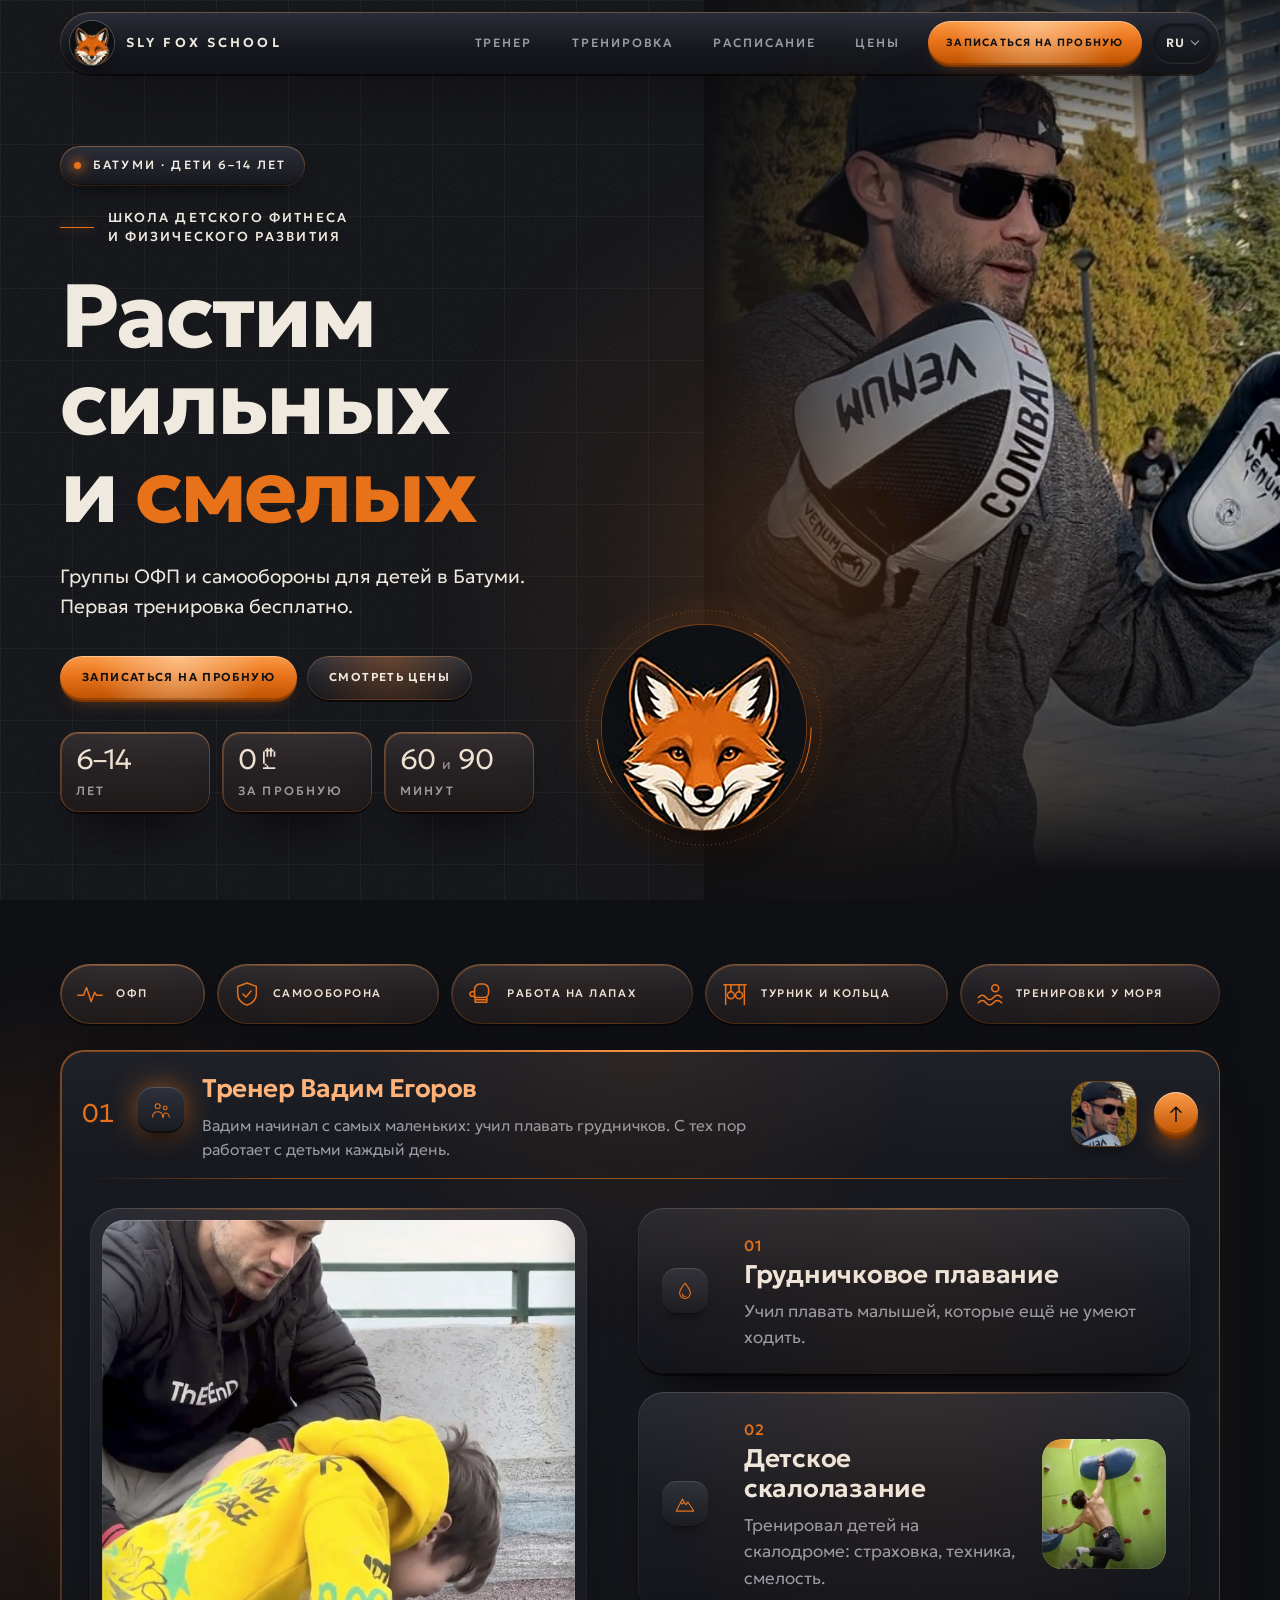
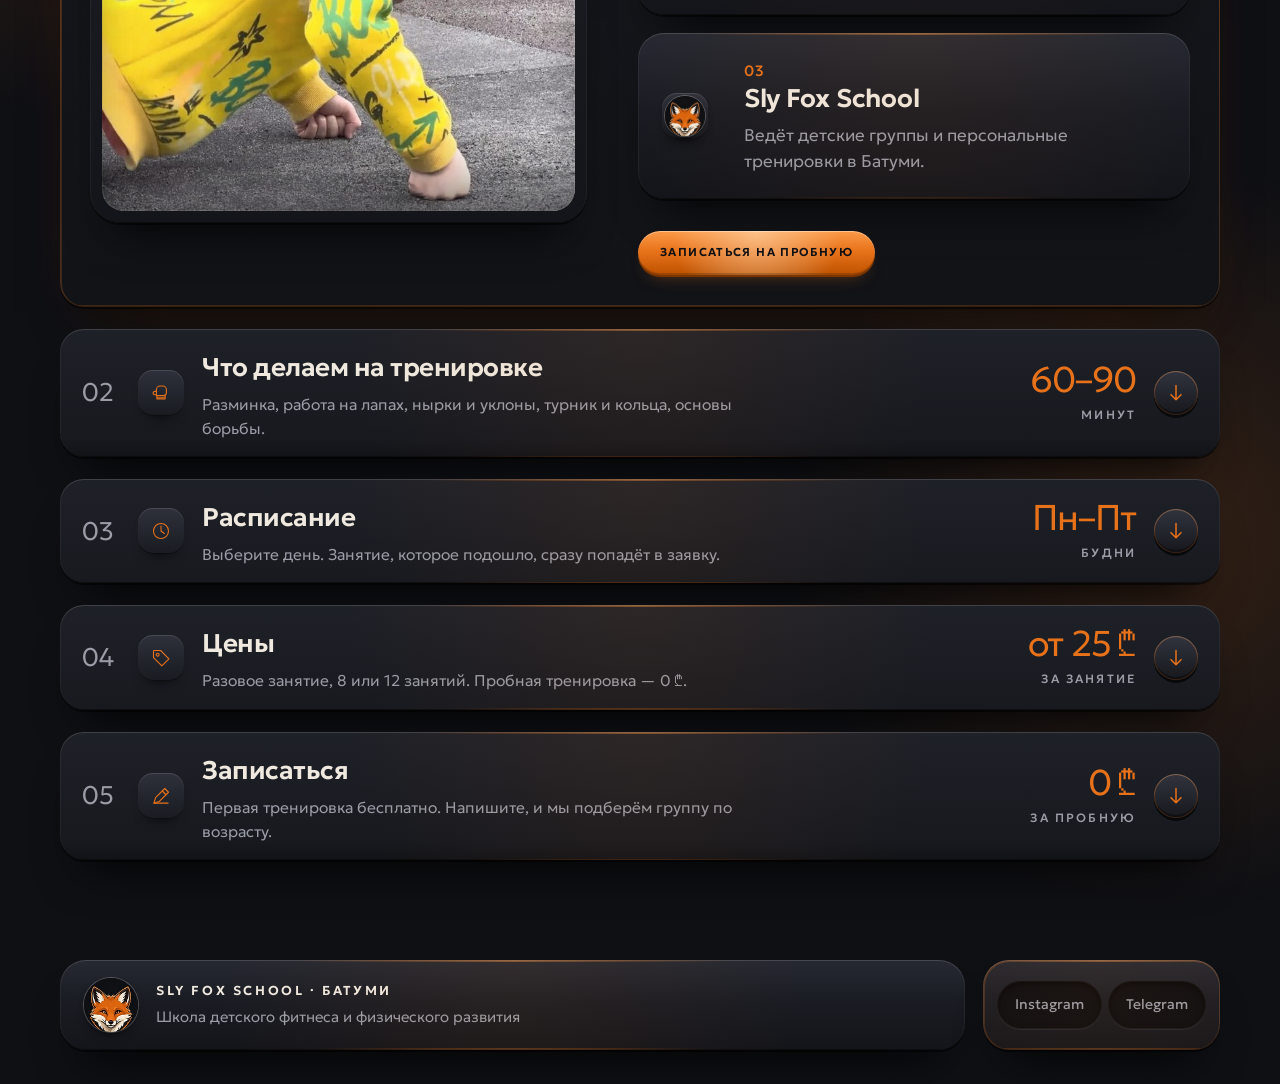
==== index.html @ ee272464 "Сайт Sly Fox School: русский, английский, грузинский" ====
<!DOCTYPE html>
<html lang="ru" style="background:#0F1014">
<head>
<meta charset="UTF-8">
<meta name="viewport" content="width=device-width, initial-scale=1, viewport-fit=cover">
<title>Sly Fox School — школа детского фитнеса и физического развития, Батуми</title>
<meta name="description" content="Школа детского фитнеса и физического развития в Батуми: ОФП и самооборона для детей 6–14 лет. Первая тренировка бесплатно.">
<link rel="canonical" href="https://sly-fox.pro/">
<link rel="alternate" hreflang="ru" href="https://sly-fox.pro/">
<link rel="alternate" hreflang="en" href="https://sly-fox.pro/en/">
<link rel="alternate" hreflang="ka" href="https://sly-fox.pro/ka/">
<link rel="alternate" hreflang="x-default" href="https://sly-fox.pro/">
<meta property="og:type" content="website">
<meta property="og:locale" content="ru_RU">
<meta property="og:site_name" content="Sly Fox School">
<meta property="og:url" content="https://sly-fox.pro/">
<meta property="og:title" content="Sly Fox School — школа детского фитнеса и физического развития, Батуми">
<meta property="og:description" content="Школа детского фитнеса и физического развития в Батуми: ОФП и самооборона для детей 6–14 лет. Первая тренировка бесплатно.">
<meta property="og:image" content="https://sly-fox.pro/og.jpg">
<meta property="og:image:width" content="1200">
<meta property="og:image:height" content="630">
<meta name="twitter:card" content="summary_large_image">
<meta name="theme-color" content="#0F1014">
<link rel="icon" type="image/png" href="img/favicon.png">
<link rel="preconnect" href="https://fonts.googleapis.com">
<link rel="preconnect" href="https://fonts.gstatic.com" crossorigin>
<link href="https://fonts.googleapis.com/css2?family=Geologica:wght@300;400;500;600;700&display=swap" rel="stylesheet">
<link rel="stylesheet" href="site.css">
<script type="application/ld+json">{"@context":"https://schema.org","@type":"SportsActivityLocation","name":"Sly Fox School","url":"https://sly-fox.pro/","image":"https://sly-fox.pro/img/logo-520.png","inLanguage":"ru","description":"Детские группы ОФП и самообороны 6–14 лет и персональные тренировки в Батуми. Первая тренировка бесплатно.","address":{"@type":"PostalAddress","addressLocality":"Батуми","addressCountry":"GE"},"employee":{"@type":"Person","name":"Вадим Егоров","jobTitle":"Тренер"},"sameAs":["https://www.instagram.com/sly_fox_school/","https://t.me/koba19910"]}</script>
<script>document.documentElement.classList.add('sf-js')</script>
</head>
<body id="top">

<svg width="0" height="0" style="position:absolute" aria-hidden="true" focusable="false">
  <defs>
    <linearGradient id="ig-g" x1="0" y1="1" x2="1" y2="0"><stop offset="0" stop-color="#FEDA75"/><stop offset=".35" stop-color="#FA7E1E"/><stop offset=".6" stop-color="#D62976"/><stop offset=".85" stop-color="#962FBF"/><stop offset="1" stop-color="#4F5BD5"/></linearGradient>
    <symbol id="i-warm" viewBox="0 0 48 48"><circle cx="24" cy="24" r="8"/><path d="M24 4v7M24 37v7M4 24h7M37 24h7M10 10l5 5M33 33l5 5M38 10l-5 5M15 33l-5 5"/></symbol>
    <symbol id="i-glove" viewBox="0 0 48 48"><path d="M13 30V16a9 9 0 0 1 9-9h6a9 9 0 0 1 9 9v6a8 8 0 0 1-8 8z"/><path d="M13 20H9a4 4 0 0 0 0 8h4M14 30v8h20v-8M14 34h20"/></symbol>
    <symbol id="i-dodge" viewBox="0 0 48 48"><circle cx="31" cy="12" r="5"/><path d="M8 42c0-15 9-20 18-15l10 11"/><path d="M17 9 8 15l10 5"/></symbol>
    <symbol id="i-bar" viewBox="0 0 48 48"><path d="M5 8h38M8 8v34M40 8v34M17 8v12M31 8v12"/><circle cx="17" cy="26" r="6"/><circle cx="31" cy="26" r="6"/></symbol>
    <symbol id="i-belt" viewBox="0 0 48 48"><path d="M3 19h42v10H3z"/><path d="M19 19h10v10H19zM21 29l-3 13M27 29l3 13"/></symbol>
    <symbol id="i-shield" viewBox="0 0 48 48"><path d="M24 5 40 11v12c0 10-7 17-16 20C15 40 8 33 8 23V11z"/><path d="m17 24 5 5 9-10"/></symbol>
    <symbol id="i-sea" viewBox="0 0 48 48"><path d="M4 30c5-5 9-5 13 0s9 5 13 0 9-5 14 0M4 39c5-5 9-5 13 0s9 5 13 0 9-5 14 0"/><circle cx="33" cy="14" r="6"/></symbol>
    <symbol id="i-pulse" viewBox="0 0 48 48"><path d="M3 26h10l5-13 8 24 6-16 3 5h10"/></symbol>
    <symbol id="i-duo" viewBox="0 0 48 48"><circle cx="16" cy="15" r="6"/><circle cx="34" cy="19" r="4.500"/><path d="M4 41c0-8 5-13 12-13s12 5 12 13M30 41c0-6 1-10 4-10 5 0 10 4 10 10"/></symbol>
    <symbol id="i-clock" viewBox="0 0 48 48"><circle cx="24" cy="24" r="18"/><path d="M24 12v12l8 6"/></symbol>
    <symbol id="i-phone" viewBox="0 0 48 48"><rect x="13" y="4" width="22" height="40" rx="4"/><path d="M21 9h6M19 20h10M19 26h10M19 32h6"/></symbol>
    <symbol id="i-tag" viewBox="0 0 48 48"><path d="M6 8v15l20 20 17-17L23 6H8a2 2 0 0 0-2 2z"/><circle cx="16" cy="16" r="3.500"/></symbol>
    <symbol id="i-pen" viewBox="0 0 48 48"><path d="M7 41l4-13L33 6l9 9-22 22z"/><path d="M27 12l9 9M7 41h34"/></symbol>
    <symbol id="i-drop" viewBox="0 0 48 48"><path d="M24 5c8 10 13 17 13 24a13 13 0 0 1-26 0c0-7 5-14 13-24z"/><path d="M18 31a6 6 0 0 0 6 6"/></symbol>
    <symbol id="i-peak" viewBox="0 0 48 48"><path d="M3 41 18 12l8 14 5-7 14 22z"/><path d="M14 20l4 4 4-4"/></symbol>
    <symbol id="i-arrow" viewBox="0 0 24 24"><path d="M3 12h17M14 6l6 6-6 6"/></symbol>
    <symbol id="i-chip" viewBox="0 0 40 30"><rect x=".600" y=".600" width="38.800" height="28.800" rx="5"/><path d="M.600 10h12v10H.600M39.400 10h-12v10h12M12.600 10l5-9.400M27.400 10l-5-9.400M12.600 20l5 9.400M27.400 20l-5 9.400"/></symbol>
    <symbol id="i-tg" viewBox="0 0 48 48"><circle cx="24" cy="24" r="22" fill="#26A5E4"/><path d="M10.500 23.500 35 14C36.200 13.600 37.200 14.300 36.800 16L32.600 35.500C32.300 36.900 31.500 37.200 30.300 36.600L24 32 21 35C20.600 35.400 20.300 35.700 19.600 35.700L20 29.300 31.500 18.900C32 18.400 31.400 18.200 30.800 18.600L16.600 27.500 10.500 25.600C9.200 25.200 9.200 24.300 10.500 23.500Z" fill="#fff"/></symbol>
    <symbol id="i-ig" viewBox="0 0 48 48"><rect x="2" y="2" width="44" height="44" rx="12" fill="url(#ig-g)"/><rect x="10" y="10" width="28" height="28" rx="8" fill="none" stroke="#fff" stroke-width="3.500"/><circle cx="24" cy="24" r="6.500" fill="none" stroke="#fff" stroke-width="3.500"/><circle cx="32" cy="16" r="2.200" fill="#fff"/></symbol>
  </defs>
</svg>

<header class="sf-top" id="bar">
  <div class="sf-top__in">
    <a class="sf-brand" href="#top" aria-label="Sly Fox School, в начало страницы">
      <span class="sf-mark"><img src="img/logo-96.png" width="96" height="96" alt=""></span>
      <span>Sly Fox School</span>
    </a>
    <nav class="sf-nav" id="nav" aria-label="Разделы"><a href="#trener">Тренер</a><a href="#trenirovka">Тренировка</a><a href="#raspisanie">Расписание</a><a href="#ceny">Цены</a></nav>
    <details class="sf-lang"><summary aria-label="Язык сайта">RU</summary><div><a href="./" hreflang="ru" lang="ru" aria-current="page">Русский</a><a href="en/" hreflang="en" lang="en">English</a><a href="ka/" hreflang="ka" lang="ka">ქართული</a></div></details>
    <a class="sf-btn" href="#zapis">Записаться на пробную</a>
    <button class="sf-burger" id="burger" type="button" aria-label="Меню" aria-controls="nav" aria-expanded="false"><i></i><i></i><i></i></button>
  </div>
</header>

<main>
  <section class="sf-hero" id="hero">
    <i class="sf-spot" id="spot" aria-hidden="true"></i>
    <div class="sf-wrap">
      <div class="sf-hero__txt">
        <span class="sf-tag sf-hero__tag">Батуми · дети 6–14 лет</span>
        <p class="sf-hero__kick">Школа детского фитнеса и&nbsp;физического развития</p>
        <h1><span class="sf-ln"><span>Растим</span></span> <span class="sf-ln"><span>сильных</span></span> <span class="sf-ln"><span>и&nbsp;<em>смелых</em></span></span></h1>
        <p class="sf-hero__say">Группы ОФП и самообороны для детей в Батуми. Первая тренировка бесплатно.</p>
        <div class="sf-hero__cta">
          <a class="sf-btn sf-pulse" href="#zapis">Записаться на пробную</a>
          <a class="sf-btn sf-btn--line" href="#ceny">Смотреть цены</a>
        </div>
        <ul class="sf-facts">
          <li class="sf-card"><b>6–<span data-count>14</span></b><span class="sf-tag">лет</span></li>
          <li class="sf-card"><b>0 <span class="sf-gel">₾</span></b><span class="sf-tag">за пробную</span></li>
          <li class="sf-card"><b><span data-count>60</span> <i>и</i> <span data-count>90</span></b><span class="sf-tag">минут</span></li>
        </ul>
      </div>
    </div>
    <div class="sf-sign"><i class="sf-sign__halo" aria-hidden="true"></i><div class="sf-sign__disc"><img src="img/logo-260.png" srcset="img/logo-260.png 260w, img/logo-520.png 520w" sizes="(max-width:900px) 124px, 240px" width="260" height="260" alt="Знак школы Sly Fox School"></div><svg class="sf-sign__ring" viewBox="0 0 100 100" aria-hidden="true"><circle cx="50" cy="50" r="48.500" stroke-width="1" stroke-dasharray=".8 3.200" opacity=".7"/><circle cx="50" cy="50" r="44.400" stroke-width="1" stroke-dasharray="46 233" stroke-linecap="round"/></svg></div>
    <div class="sf-hero__ph"><img src="img/hero-640.jpg" srcset="img/hero-640.jpg 640w, img/hero-1089.jpg 1089w" sizes="(max-width:900px) 100vw, 45vw" width="1089" height="1271" alt="Вадим Егоров с тренерскими лапами" fetchpriority="high"></div>
  </section>

  <section class="sf-sec sf-deck">
    <i class="sf-glow" style="left:-300px;top:4%" aria-hidden="true"></i>
    <i class="sf-glow" style="right:-260px;bottom:2%" aria-hidden="true"></i>
    <div class="sf-wrap">
      <ul class="sf-kinds reveal">
        <li class="sf-card sf-tag"><svg class="sf-ic" aria-hidden="true"><use href="#i-pulse"/></svg>ОФП</li>
        <li class="sf-card sf-tag"><svg class="sf-ic" aria-hidden="true"><use href="#i-shield"/></svg>Самооборона</li>
        <li class="sf-card sf-tag"><svg class="sf-ic" aria-hidden="true"><use href="#i-glove"/></svg>Работа на лапах</li>
        <li class="sf-card sf-tag"><svg class="sf-ic" aria-hidden="true"><use href="#i-bar"/></svg>Турник и кольца</li>
        <li class="sf-card sf-tag"><svg class="sf-ic" aria-hidden="true"><use href="#i-sea"/></svg>Тренировки у моря</li>
      </ul>

      <div class="sf-stack">
        <section class="sf-card sf-acc reveal is-open" id="trener">
          <div class="sf-acc__head">
            <span class="sf-acc__no" aria-hidden="true">01</span>
            <span class="sf-badge"><svg class="sf-ic" aria-hidden="true"><use href="#i-duo"/></svg></span>
            <h2 class="sf-acc__name" data-no="01"><button class="sf-acc__btn" type="button" id="trener-btn" aria-expanded="true" aria-controls="trener-body">Тренер Вадим Егоров</button></h2>
            <p class="sf-acc__say">Вадим начинал с самых маленьких: учил плавать грудничков. С тех пор работает с детьми каждый день.</p>
            <div class="sf-acc__fact sf-acc__fact--ph"><img src="img/hero-640.jpg" width="640" height="747" alt=""></div>
            <span class="sf-go sf-acc__go" aria-hidden="true"><svg viewBox="0 0 24 24"><use href="#i-arrow"/></svg></span>
          </div>
          <div class="sf-acc__body" id="trener-body" role="region" aria-labelledby="trener-btn"><div class="sf-acc__in"><div class="sf-acc__pad">
            <div class="sf-coach">
              <div class="sf-card sf-coach__card reveal">
                <div class="sf-ph sf-coach__ph"><img src="img/trener-720.jpg" srcset="img/trener-720.jpg 720w, img/trener-1440.jpg 1440w" sizes="(max-width:900px) 86vw, 480px" width="720" height="959" alt="Вадим страхует ребёнка на отжимании"></div>
              </div>
              <ol class="sf-path">
                <li class="sf-card sf-step reveal">
                  <span class="sf-badge"><svg class="sf-ic" aria-hidden="true"><use href="#i-drop"/></svg></span>
                  <div><span class="sf-step__n" aria-hidden="true">01</span><h3>Грудничковое плавание</h3><p>Учил плавать малышей, которые ещё не умеют ходить.</p></div>
                </li>
                <li class="sf-card sf-step reveal" style="--d:.14s">
                  <span class="sf-badge"><svg class="sf-ic" aria-hidden="true"><use href="#i-peak"/></svg></span>
                  <div><span class="sf-step__n" aria-hidden="true">02</span><h3>Детское скалолазание</h3><p>Тренировал детей на скалодроме: страховка, техника, смелость.</p></div>
                  <div class="sf-ph sf-step__ph"><img src="img/skalodrom-320.jpg" srcset="img/skalodrom-320.jpg 320w, img/skalodrom-640.jpg 640w" sizes="(max-width:620px) 80vw, 124px" width="320" height="336" alt="Вадим на скалодроме" loading="lazy"></div>
                </li>
                <li class="sf-card sf-step reveal" style="--d:.28s">
                  <span class="sf-badge"><span class="sf-mark" style="width:40px;height:40px"><img src="img/logo-96.png" width="96" height="96" alt="" loading="lazy"></span></span>
                  <div><span class="sf-step__n" aria-hidden="true">03</span><h3>Sly Fox School</h3><p>Ведёт детские группы и персональные тренировки в Батуми.</p></div>
                </li>
                <li><a class="sf-btn sf-pulse reveal" href="#zapis" style="--d:.36s">Записаться на пробную</a></li>
              </ol>
            </div>
          </div></div></div>
        </section>
        <section class="sf-card sf-acc reveal" id="trenirovka" style="--d:.08s">
          <div class="sf-acc__head">
            <span class="sf-acc__no" aria-hidden="true">02</span>
            <span class="sf-badge"><svg class="sf-ic" aria-hidden="true"><use href="#i-glove"/></svg></span>
            <h2 class="sf-acc__name" data-no="02"><button class="sf-acc__btn" type="button" id="trenirovka-btn" aria-expanded="true" aria-controls="trenirovka-body">Что делаем на тренировке</button></h2>
            <p class="sf-acc__say">Разминка, работа на лапах, нырки и уклоны, турник и кольца, основы борьбы.</p>
            <div class="sf-acc__fact"><b>60–90</b><span class="sf-tag">минут</span></div>
            <span class="sf-go sf-acc__go" aria-hidden="true"><svg viewBox="0 0 24 24"><use href="#i-arrow"/></svg></span>
          </div>
          <div class="sf-acc__body" id="trenirovka-body" role="region" aria-labelledby="trenirovka-btn"><div class="sf-acc__in"><div class="sf-acc__pad">
            <div class="sf-drill__bar reveal">
              <div class="sf-card sf-count" aria-hidden="true"><b id="cnt">01</b><span><i id="cnt-bar"></i></span>05</div>
              <div class="sf-arrows">
                <button class="sf-go is-prev" id="lane-prev" type="button" aria-label="Предыдущий кадр" hidden><svg viewBox="0 0 24 24" aria-hidden="true"><use href="#i-arrow"/></svg></button>
                <button class="sf-go" id="lane-next" type="button" aria-label="Следующий кадр" hidden><svg viewBox="0 0 24 24" aria-hidden="true"><use href="#i-arrow"/></svg></button>
              </div>
            </div>
            <div class="sf-lane" id="track" tabindex="0" aria-label="Кадры с тренировок">
              <div class="sf-lane__row">
                <article class="sf-card sf-shot">
                  <img src="img/t1-229.jpg" width="229" height="330" alt="Разминка на траве" draggable="false">
                  <i class="sf-shot__sh" aria-hidden="true"></i>
                  <span class="sf-tag sf-shot__n">01</span>
                  <div class="sf-shot__t"><svg class="sf-ic" aria-hidden="true"><use href="#i-warm"/></svg><h3>Разминка</h3><p>Бег, суставы, растяжка. Без неё не начинаем.</p></div>
                </article>
                <article class="sf-card sf-shot">
                  <img src="img/t2-600.jpg" srcset="img/t2-600.jpg 600w, img/t2-953.jpg 953w" sizes="320px" width="600" height="860" alt="Работа на лапах" draggable="false">
                  <i class="sf-shot__sh" aria-hidden="true"></i>
                  <span class="sf-tag sf-shot__n">02</span>
                  <div class="sf-shot__t"><svg class="sf-ic" aria-hidden="true"><use href="#i-glove"/></svg><h3>Работа на лапах</h3><p>Удар ставим по лапам тренера. Сила видна сразу.</p></div>
                </article>
                <article class="sf-card sf-shot">
                  <img src="img/t3-600.jpg" srcset="img/t3-600.jpg 600w, img/t3-640.jpg 640w" sizes="320px" width="600" height="860" alt="Нырки и уклоны в паре с тренером" draggable="false">
                  <i class="sf-shot__sh" aria-hidden="true"></i>
                  <span class="sf-tag sf-shot__n">03</span>
                  <div class="sf-shot__t"><svg class="sf-ic" aria-hidden="true"><use href="#i-dodge"/></svg><h3>Нырки и уклоны</h3><p>Учимся уходить от удара корпусом и ногами.</p></div>
                </article>
                <article class="sf-card sf-shot">
                  <img src="img/t4-600.jpg" srcset="img/t4-600.jpg 600w, img/t4-1005.jpg 1005w" sizes="320px" width="600" height="860" alt="Упражнение на турнике" draggable="false">
                  <i class="sf-shot__sh" aria-hidden="true"></i>
                  <span class="sf-tag sf-shot__n">04</span>
                  <div class="sf-shot__t"><svg class="sf-ic" aria-hidden="true"><use href="#i-bar"/></svg><h3>Турник и кольца</h3><p>Свой вес: подтягивания, висы, упоры.</p></div>
                </article>
                <article class="sf-card sf-shot">
                  <img src="img/t5-600.jpg" srcset="img/t5-600.jpg 600w, img/t5-1200.jpg 1200w" sizes="320px" width="600" height="860" alt="Стойка в паре с тренером" draggable="false">
                  <i class="sf-shot__sh" aria-hidden="true"></i>
                  <span class="sf-tag sf-shot__n">05</span>
                  <div class="sf-shot__t"><svg class="sf-ic" aria-hidden="true"><use href="#i-belt"/></svg><h3>Основы борьбы</h3><p>Стойка, захват и безопасное падение.</p></div>
                </article>
              </div>
            </div>
            <div class="sf-dots" id="dots" aria-hidden="true"><i class="is-on"></i><i></i><i></i><i></i><i></i></div>
          </div></div></div>
        </section>
        <section class="sf-card sf-acc reveal" id="raspisanie" style="--d:.16s">
          <div class="sf-acc__head">
            <span class="sf-acc__no" aria-hidden="true">03</span>
            <span class="sf-badge"><svg class="sf-ic" aria-hidden="true"><use href="#i-clock"/></svg></span>
            <h2 class="sf-acc__name" data-no="03"><button class="sf-acc__btn" type="button" id="raspisanie-btn" aria-expanded="true" aria-controls="raspisanie-body">Расписание</button></h2>
            <p class="sf-acc__say">Выберите день. Занятие, которое подошло, сразу попадёт в заявку.</p>
            <div class="sf-acc__fact"><b>Пн–Пт</b><span class="sf-tag">будни</span></div>
            <span class="sf-go sf-acc__go" aria-hidden="true"><svg viewBox="0 0 24 24"><use href="#i-arrow"/></svg></span>
          </div>
          <div class="sf-acc__body" id="raspisanie-body" role="region" aria-labelledby="raspisanie-btn"><div class="sf-acc__in"><div class="sf-acc__pad">
            <div class="sf-board">
              <div class="sf-days" id="days" role="group" aria-label="День недели" hidden></div>
              <span class="sf-tag sf-dayname" id="dayname" hidden></span>
              <div class="sf-lessons" id="lessons" aria-live="polite" data-say="Записаться на пробную"></div>
              <div class="sf-well sf-week-card">
                <table class="sf-week" id="week">
                  <thead><tr><th>День</th><th>Время</th><th>Группа</th><th>Минут</th></tr></thead>
                  <tbody>
                    <tr data-days="1,3,5"><td>Пн, Ср, Пт</td><td>16:30</td><td>Продвинутая</td><td>90</td></tr>
                    <tr data-days="1,3,5"><td>Пн, Ср, Пт</td><td>18:00</td><td>ОФП</td><td>60</td></tr>
                    <tr data-days="1,3,5"><td>Пн, Ср, Пт</td><td>19:00</td><td>ОФП</td><td>60</td></tr>
                    <tr data-days="2,4"><td>Вт, Чт</td><td>11:00</td><td>ОФП</td><td>60</td></tr>
                  </tbody>
                </table>
              </div>
            </div>
            <a class="sf-card sf-solo reveal" href="#zapis" data-gruppa="Персональная">
              <span class="sf-badge"><svg class="sf-ic" aria-hidden="true"><use href="#i-duo"/></svg></span>
              <span style="flex:1 1 auto">Персональные тренировки — в удобное вам время.</span>
              <span class="sf-go" aria-hidden="true"><svg viewBox="0 0 24 24"><use href="#i-arrow"/></svg></span>
            </a>
          </div></div></div>
        </section>
        <section class="sf-card sf-acc reveal" id="ceny" style="--d:.24s">
          <div class="sf-acc__head">
            <span class="sf-acc__no" aria-hidden="true">04</span>
            <span class="sf-badge"><svg class="sf-ic" aria-hidden="true"><use href="#i-tag"/></svg></span>
            <h2 class="sf-acc__name" data-no="04"><button class="sf-acc__btn" type="button" id="ceny-btn" aria-expanded="true" aria-controls="ceny-body">Цены</button></h2>
            <p class="sf-acc__say">Разовое занятие, 8 или 12 занятий. Пробная тренировка — 0 ₾.</p>
            <div class="sf-acc__fact"><b>от 25 <span class="sf-gel">₾</span></b><span class="sf-tag">за занятие</span></div>
            <span class="sf-go sf-acc__go" aria-hidden="true"><svg viewBox="0 0 24 24"><use href="#i-arrow"/></svg></span>
          </div>
          <div class="sf-acc__body" id="ceny-body" role="region" aria-labelledby="ceny-btn"><div class="sf-acc__in"><div class="sf-acc__pad">
            <div class="sf-cards">
              <div class="sf-club reveal">
                <article class="sf-card sf-club__card" data-tilt>
                  <i class="sf-club__glare" aria-hidden="true"></i>
                  <div class="sf-club__top"><span class="sf-mark"><img src="img/logo-96.png" width="96" height="96" alt="" loading="lazy"></span><svg class="sf-club__chip" aria-hidden="true"><use href="#i-chip"/></svg></div>
                  <h3>ОФП</h3>
                  <p class="sf-club__who">дети 6–14 лет · 60 минут</p>
                  <table class="sf-rows"><tbody><tr class="is-free"><th>Пробная тренировка</th><td><span class="sf-free">0 <span class="sf-gel">₾</span></span></td></tr><tr><th>Разовое занятие</th><td><span data-count>25</span> <span class="sf-gel">₾</span></td></tr><tr><th>8 занятий</th><td><span data-count>170</span> <span class="sf-gel">₾</span></td></tr><tr><th>12 занятий</th><td><span data-count>240</span> <span class="sf-gel">₾</span></td></tr></tbody></table>
                  <div class="sf-club__no sf-tag" aria-hidden="true"><span>Sly Fox School</span><span>№ 01</span></div>
                  <a class="sf-btn" href="#zapis" data-gruppa="ОФП">Записаться на пробную</a>
                </article>
              </div>
              <div class="sf-club reveal" style="--d:.14s">
                <article class="sf-card sf-club__card" data-tilt>
                  <i class="sf-club__glare" aria-hidden="true"></i>
                  <div class="sf-club__top"><span class="sf-mark"><img src="img/logo-96.png" width="96" height="96" alt="" loading="lazy"></span><svg class="sf-club__chip" aria-hidden="true"><use href="#i-chip"/></svg></div>
                  <h3>Продвинутая</h3>
                  <p class="sf-club__who">ОФП и основы самообороны · 90 минут</p>
                  <table class="sf-rows"><tbody><tr class="is-free"><th>Пробная тренировка</th><td><span class="sf-free">0 <span class="sf-gel">₾</span></span></td></tr><tr><th>Разовое занятие</th><td><span data-count>35</span> <span class="sf-gel">₾</span></td></tr><tr><th>8 занятий</th><td><span data-count>240</span> <span class="sf-gel">₾</span></td></tr><tr><th>12 занятий</th><td><span data-count>330</span> <span class="sf-gel">₾</span></td></tr></tbody></table>
                  <div class="sf-club__no sf-tag" aria-hidden="true"><span>Sly Fox School</span><span>№ 02</span></div>
                  <a class="sf-btn sf-btn--line" href="#zapis" data-gruppa="Продвинутая">Записаться на пробную</a>
                </article>
              </div>
              <div class="sf-club reveal" style="--d:.28s">
                <article class="sf-card sf-club__card" data-tilt>
                  <i class="sf-club__glare" aria-hidden="true"></i>
                  <div class="sf-club__top"><span class="sf-mark"><img src="img/logo-96.png" width="96" height="96" alt="" loading="lazy"></span><svg class="sf-club__chip" aria-hidden="true"><use href="#i-chip"/></svg></div>
                  <h3>Персональная</h3>
                  <p class="sf-club__who">взрослые и дети · 60 минут</p>
                  <div class="sf-well sf-club__solo"><svg class="sf-ic" aria-hidden="true"><use href="#i-duo"/></svg><b aria-hidden="true">1:1</b><p>Один на один с тренером. Цену назовём в ответ на заявку.</p></div>
                  <div class="sf-club__no sf-tag" aria-hidden="true"><span>Sly Fox School</span><span>№ 03</span></div>
                  <a class="sf-btn sf-btn--line" href="#zapis" data-gruppa="Персональная">Записаться на пробную</a>
                </article>
              </div>
            </div>
          </div></div></div>
        </section>
        <section class="sf-card sf-acc reveal" id="zapis" style="--d:.32s">
          <div class="sf-acc__head">
            <span class="sf-acc__no" aria-hidden="true">05</span>
            <span class="sf-badge"><svg class="sf-ic" aria-hidden="true"><use href="#i-pen"/></svg></span>
            <h2 class="sf-acc__name" data-no="05"><button class="sf-acc__btn" type="button" id="zapis-btn" aria-expanded="true" aria-controls="zapis-body">Записаться</button></h2>
            <p class="sf-acc__say">Первая тренировка бесплатно. Напишите, и мы подберём группу по возрасту.</p>
            <div class="sf-acc__fact"><b>0 <span class="sf-gel">₾</span></b><span class="sf-tag">за пробную</span></div>
            <span class="sf-go sf-acc__go" aria-hidden="true"><svg viewBox="0 0 24 24"><use href="#i-arrow"/></svg></span>
          </div>
          <div class="sf-acc__body" id="zapis-body" role="region" aria-labelledby="zapis-btn"><div class="sf-acc__in"><div class="sf-acc__pad">
            <div class="sf-book">
              <div>
                <div class="sf-card sf-panel reveal">
                  <form class="sf-form" id="form" novalidate>
                    <label class="sf-field"><span class="sf-tag">Ваше имя</span><input id="f-name" data-label="Имя" required autocomplete="given-name"></label>
                    <label class="sf-field"><span class="sf-tag">Возраст ребёнка</span><input id="f-age" data-label="Возраст ребёнка" inputmode="numeric" maxlength="2" autocomplete="off"></label>
                    <label class="sf-field"><span class="sf-tag">Группа</span>
                      <select id="f-group" data-label="Группа"><option value="">Выберите группу</option><option>ОФП</option><option>Продвинутая</option><option>Персональная</option></select></label>
                    <label class="sf-field"><span class="sf-tag">Удобный день</span>
                      <select id="f-day" data-label="День"><option value="">Выберите день</option><option>Понедельник</option><option>Вторник</option><option>Среда</option><option>Четверг</option><option>Пятница</option></select></label>
                    <label class="sf-agree"><input type="checkbox" id="f-ok"><span>Согласен с обработкой персональных данных</span></label>
                    <button class="sf-btn sf-pulse" type="submit" id="f-send" disabled>Записаться на пробную</button>
                  </form>

                  <div class="sf-done" id="done" hidden tabindex="-1">
                    <h3 id="done-title"></h3>
                    <p id="done-text"></p>
                    <a class="sf-btn" id="done-tg" href="https://t.me/koba19910" target="_blank" rel="noopener"></a>
                    <button class="sf-btn sf-btn--line" type="button" id="done-back"></button>
                  </div>
                </div>

                <div class="sf-reach">
                  <a class="sf-card reveal" href="https://t.me/koba19910" target="_blank" rel="noopener"><svg viewBox="0 0 48 48" aria-hidden="true"><use href="#i-tg"/></svg><span style="flex:1 1 auto">Написать в Telegram</span></a>
                  <a class="sf-card reveal" href="https://ig.me/m/sly_fox_school" target="_blank" rel="noopener" style="--d:.12s"><svg viewBox="0 0 48 48" aria-hidden="true"><use href="#i-ig"/></svg><span style="flex:1 1 auto">Написать в Instagram</span></a>
                </div>
              </div>

              <aside class="sf-side">
                <div class="sf-sign reveal"><i class="sf-sign__halo" aria-hidden="true"></i><div class="sf-sign__disc"><img src="img/logo-260.png" srcset="img/logo-260.png 260w, img/logo-520.png 520w" sizes="210px" width="260" height="260" alt="" loading="lazy"></div><svg class="sf-sign__ring" viewBox="0 0 100 100" aria-hidden="true"><circle cx="50" cy="50" r="48.500" stroke-width="1" stroke-dasharray=".8 3.200" opacity=".7"/><circle cx="50" cy="50" r="44.400" stroke-width="1" stroke-dasharray="46 233" stroke-linecap="round"/></svg></div>
                <div class="sf-card sf-app reveal" style="--d:.2s">
                  <span class="sf-badge"><svg class="sf-ic" aria-hidden="true"><use href="#i-phone"/></svg></span>
                  <h3>Приложение школы в Telegram</h3>
                  <p>Расписание, абонемент и отметки посещений в телефоне родителя.</p>
                  <a class="sf-btn sf-btn--line" href="https://t.me/slyfox_batumi_bot" target="_blank" rel="noopener">Открыть приложение</a>
                </div>
              </aside>
            </div>
          </div></div></div>
        </section>
      </div>
    </div>
  </section>
</main>

<footer class="sf-foot">
  <div class="sf-card sf-foot__id">
    <a class="sf-mark" href="#top" aria-label="В начало страницы"><img src="img/logo-96.png" width="96" height="96" alt="" loading="lazy"></a>
    <div class="sf-foot__t"><b>Sly Fox School · Батуми</b><span>Школа детского фитнеса и физического развития</span></div>
  </div>
  <nav class="sf-card" aria-label="Ссылки">
    <a href="https://www.instagram.com/sly_fox_school/" target="_blank" rel="noopener">Instagram</a>
    <a href="https://t.me/koba19910" target="_blank" rel="noopener">Telegram</a>
  </nav>
</footer>

<script src="site.js"></script>
<script data-ekonom="b3249965">
/* ekonom: tools/factory/ekonom.js; do not edit here, run: python tools/factory/ekonom.py <site> */
(function () {
  var D = document, W = window;
  if (W.__ekonom || !D.getAnimations || !W.IntersectionObserver) return;
  W.__ekonom = 1;
  var TIMES = 3;
  var vis = new WeakMap(), near = new WeakMap(), seen = new WeakSet(), held = new WeakSet(), asleep = new WeakSet(), checked = new WeakSet(), L = [], T = [], timer = 0;
  var on = function (e) { return vis.get(e) !== false; };
  var io = new IntersectionObserver(function (es) {
    es.forEach(function (e) {
      var t = e.target, sleep = !e.isIntersecting;
      if (vis.get(t) === !sleep) return;
      vis.set(t, !sleep);
      if (t.tagName === 'CANVAS' && sleep !== asleep.has(t)) {
        sleep ? asleep.add(t) : asleep['delete'](t);
        sleep ? t.setAttribute('data-sleep', '') : t.removeAttribute('data-sleep');
        t.dispatchEvent(new Event(sleep ? 'ekonom:sleep' : 'ekonom:wake'));
      }
    });
    apply();
  }, { rootMargin: '200px' });
  var watch = function (e) { if (e && !seen.has(e)) { seen.add(e); io.observe(e); } };
  var eye = new IntersectionObserver(function (es) {
    es.forEach(function (e) { near.set(e.target, e.isIntersecting); });
    apply();
  });
  function apply() {
    L.forEach(function (x) {
      var a = x[0], run = !D.hidden && (on(x[1]) || on(x[2]));
      if (run) {
        if (!held.has(a)) return;
        held['delete'](a);
        if (a.playState === 'paused' && /running/.test(getComputedStyle(x[1], a.effect.pseudoElement).animationPlayState)) a.play();
      } else if (a.playState === 'running') { held.add(a); a.pause(); }
    });
    T.forEach(function (x) {
      var a = x[0], run = !D.hidden && near.get(x[1]) !== false;
      try {
        if (!run) { x[2] = 1; if (a.playState === 'running') a.pause(); }
        else if (x[2]) { x[2] = 0; again(a, x[1]); }
      } catch (e) {  }
    });
  }
  function again(a, t) {
    var f = a.effect, c = getComputedStyle(t, f.pseudoElement);
    if (c.animationName.split(/\s*,\s*/).indexOf(a.animationName) < 0 || !/running/.test(c.animationPlayState)) return;
    a.currentTime = Math.max(0, f.getTiming().delay);
    a.play();
  }
  function pinned(a, g, t) {
    if (typeof a.animationName !== 'string' || a.timeline !== D.timeline || typeof g.duration !== 'number' || g.duration > 1e4) return false;
    for (var n = t, s, r, q; n && n.nodeType === 1; n = n.parentElement) {
      s = getComputedStyle(n).position;
      if (s !== 'fixed' && s !== 'sticky') continue;
      r = n.getBoundingClientRect();
      if (r.height > W.innerHeight * 0.3) continue;
      if (t.closest('a,button,[role=button]') === t) return true;
      if (s === 'fixed' && r.width <= 320 && r.height <= 140) { q = t.getBoundingClientRect(); return q.width >= 16 && q.height >= 16; }
    }
    return false;
  }
  function tame(a, f, g, t) {
    var alt = /alternate/.test(g.direction) ? 2 : 1, n = Math.max(TIMES * alt, Math.ceil((((a.currentTime || 0) - g.delay) / g.duration) / alt) * alt);
    f.updateTiming({ iterations: n });
    T.push([a, t, 0]);
    eye.observe(t);
  }
  function scan() {
    timer = 0;
    L = [];
    T = T.filter(function (x) { return x[1].isConnected && x[0].playState !== 'idle'; });
    D.getAnimations().forEach(function (a) {
      var f = a.effect, t = f && f.target, p = t && t.parentElement, g = f && f.getTiming && f.getTiming();
      if (!p || !g) return;
      if (g.iterations === Infinity && !checked.has(a)) {
        checked.add(a);
        try { if (pinned(a, g, t)) { tame(a, f, g, t); return; } } catch (e) {  }
      }
      if (p === D.body || p === D.documentElement || g.iterations !== Infinity) return;
      L.push([a, t, p]);
      watch(t); watch(p);
    });
    apply();
  }
  D.addEventListener('animationstart', function () { if (!timer) timer = setTimeout(scan, 100); }, true);
  D.addEventListener('visibilitychange', apply);
  [].forEach.call(D.querySelectorAll('canvas'), watch);
  var P = W.HTMLCanvasElement && HTMLCanvasElement.prototype, gc = P && P.getContext;
  if (gc) P.getContext = function () { watch(this); return gc.apply(this, arguments); };
  scan();
})();
</script>
</body>
</html>
---- site.css ----
/* Sly Fox School — вторая подача: одна страница, пять раскрывающихся карточек (14.10.2026).
   Страницу собирает _foto/make_page.py; этот файл и site.js правятся руками. */
:root{
  --bg:#0F1014;
  --g1:#17191F;
  --g2:#1F222A;
  --text:#EFE9DF;
  --muted:#9A9CA6;
  --accent:#E8721A;
  --accent-2:#BD5200;
  --on-accent:#0F1014;
  --line:rgba(239,233,223,.13);
  --line-2:rgba(239,233,223,.26);
  --font:'Geologica',system-ui,sans-serif;
  --ease:cubic-bezier(.22,.7,.2,1);
  --wrap:min(1160px,100% - 40px);
  --side:max(20px,calc((100% - 1160px)/2));
  --gap:clamp(56px,7vw,104px);
  --r:26px;
  /* объём: светлая кромка сверху, тёмная снизу, глубокая тень под панелью */
  --vol:inset 0 1px 0 rgba(255,255,255,.1),inset 0 -1px 0 rgba(0,0,0,.6),inset 0 0 0 1px rgba(239,233,223,.05),0 2px 0 rgba(0,0,0,.55),0 30px 48px -26px rgba(0,0,0,.95);
  --well:inset 0 2px 7px rgba(0,0,0,.7),inset 0 0 0 1px rgba(239,233,223,.07),0 1px 0 rgba(255,255,255,.07);
}

/* сброс */
*,*::before,*::after{box-sizing:border-box}
[hidden]{display:none!important}
html{-webkit-text-size-adjust:100%;scroll-behavior:smooth;scroll-padding-top:100px;background:#0F1014}
body{margin:0;color:var(--text);font-family:var(--font);font-size:17px;font-weight:400;line-height:1.55;-webkit-font-smoothing:antialiased}
img{display:block;max-width:100%;height:auto}
h1,h2,h3{margin:0;font-weight:600;line-height:1.04;letter-spacing:-.02em}
p{margin:0}
ul,ol{margin:0;padding:0;list-style:none}
table{border-collapse:collapse;width:100%}
.sf-wrap{width:var(--wrap);margin-inline:auto}
main{overflow-x:clip}
.sf-js main{animation:sf-page .7s var(--ease) both}
@keyframes sf-page{from{opacity:0}to{opacity:1}}

/* фон: тонкая сетка, как на знаке школы, и зерно */
body::before{content:"";position:fixed;inset:0;z-index:-1;pointer-events:none;
  background:
    url("data:image/svg+xml,%3Csvg xmlns='http://www.w3.org/2000/svg' width='160' height='160'%3E%3Cfilter id='n'%3E%3CfeTurbulence type='fractalNoise' baseFrequency='.9' numOctaves='2' stitchTiles='stitch'/%3E%3CfeColorMatrix values='0 0 0 0 1 0 0 0 0 1 0 0 0 0 1 0 0 0 .07 0'/%3E%3C/filter%3E%3Crect width='160' height='160' filter='url(%23n)'/%3E%3C/svg%3E"),
    linear-gradient(rgba(239,233,223,.045) 1px,transparent 1px) 0 0/72px 72px,
    linear-gradient(90deg,rgba(239,233,223,.045) 1px,transparent 1px) 0 0/72px 72px}

/* доступность */
:focus-visible{outline:2px solid var(--accent);outline-offset:3px}
html,a,button,summary,label,input,select,textarea,[role="tab"],[tabindex]{-webkit-tap-highlight-color:transparent}
button,select,input:not([type=checkbox]){min-height:44px}
header a,nav a,footer a{display:inline-flex;align-items:center;min-height:44px;min-width:44px}

/* метка: прописные с разрядкой */
.sf-tag{font-size:12px;font-weight:500;letter-spacing:.18em;text-transform:uppercase;color:var(--muted)}
.sf-gel{font-weight:400}
.sf-ic{flex:none;width:28px;height:28px;fill:none;stroke:var(--accent);stroke-width:2.6;stroke-linecap:round;stroke-linejoin:round}

/* ── карточка: объёмная, скруглённая, с медной кромкой, которая светится под курсором и пальцем ── */
.sf-card{--mx:50%;--my:0%;position:relative;display:block;border-radius:var(--r);color:var(--text);text-decoration:none;
  background:linear-gradient(180deg,#262932 0%,#1A1C23 46%,#14151A 100%);
  box-shadow:var(--vol);transition:transform .7s var(--ease),box-shadow .7s var(--ease)}
.sf-card::before{content:"";position:absolute;inset:0;z-index:3;border-radius:inherit;padding:1.5px;
  background:radial-gradient(300px circle at var(--mx) var(--my),#F7933F,rgba(232,114,26,.55) 38%,rgba(232,114,26,0) 72%);
  -webkit-mask:linear-gradient(#000 0 0) content-box,linear-gradient(#000 0 0);-webkit-mask-composite:xor;mask-composite:exclude;
  opacity:.42;transition:opacity .7s ease;pointer-events:none}
.sf-card::after{content:"";position:absolute;inset:0;z-index:2;border-radius:inherit;
  background:radial-gradient(420px circle at var(--mx) var(--my),rgba(232,114,26,.16),rgba(232,114,26,0) 70%);
  opacity:.45;transition:opacity .7s ease;pointer-events:none}
.sf-card.is-lit::before,.sf-card.is-wave::before,.sf-card.is-on::before{opacity:1}
.sf-card.is-lit::after,.sf-card.is-wave::after,.sf-card.is-on::after{opacity:1}
.sf-card.is-lit,.sf-card.is-wave,.sf-card.is-on{box-shadow:var(--vol),0 26px 64px -26px rgba(232,114,26,.5)}
a.sf-card:hover{transform:translateY(-6px)}
a.sf-card:active{transform:translateY(1px);transition-duration:.15s}
.sf-well{border-radius:16px;background:#0D0E12;box-shadow:var(--well)}

/* значок в выпуклой плашке */
.sf-badge{flex:none;display:grid;place-items:center;width:60px;height:60px;border-radius:20px;background:linear-gradient(180deg,#2E313B,#191B21);box-shadow:inset 0 1px 0 rgba(255,255,255,.14),inset 0 -2px 0 rgba(0,0,0,.5),0 10px 18px -10px #000,0 0 26px -10px rgba(232,114,26,.7);transition:transform .7s var(--ease),box-shadow .7s ease}
.sf-card.is-lit .sf-badge,.sf-card.is-wave .sf-badge{transform:translateY(-4px);box-shadow:inset 0 1px 0 rgba(255,255,255,.18),inset 0 -2px 0 rgba(0,0,0,.5),0 14px 20px -10px #000,0 0 30px -4px rgba(232,114,26,.9)}

/* ── кнопки: выпуклые пилюли; главная — медная, с тёплым свечением; при нажатии утапливаются ── */
.sf-btn{--mx:50%;position:relative;display:inline-flex;align-items:center;justify-content:center;gap:12px;min-height:54px;padding:0 30px;border:0;border-radius:999px;
  background:radial-gradient(120px circle at var(--mx) 0%,rgba(255,226,190,.55),rgba(255,226,190,0) 70%),linear-gradient(180deg,#FB9A48 0%,#E8721A 46%,#BD5200 100%);
  color:var(--on-accent);font:600 13px/1.2 var(--font);letter-spacing:.14em;text-transform:uppercase;text-decoration:none;text-align:center;cursor:pointer;
  box-shadow:inset 0 1px 0 rgba(255,255,255,.55),inset 0 -3px 0 rgba(0,0,0,.22),0 3px 0 #7A3500,0 16px 30px -10px rgba(232,114,26,.7);
  transition:transform .45s var(--ease),box-shadow .45s var(--ease),opacity .3s ease}
.sf-btn::before{content:"";position:absolute;inset:0;border-radius:inherit;background:linear-gradient(100deg,rgba(255,255,255,0) 40%,rgba(255,255,255,.5) 50%,rgba(255,255,255,0) 60%) no-repeat 160% 0/260% 100%;transition:background-position 1s var(--ease);pointer-events:none}
.sf-btn:hover,.sf-btn.is-lit{transform:translateY(-2px);box-shadow:inset 0 1px 0 rgba(255,255,255,.6),inset 0 -3px 0 rgba(0,0,0,.22),0 5px 0 #7A3500,0 22px 40px -10px rgba(232,114,26,.95)}
.sf-btn:hover::before{background-position:-60% 0}
.sf-btn:active{transform:translateY(3px);box-shadow:inset 0 3px 7px rgba(0,0,0,.4),inset 0 -1px 0 rgba(255,255,255,.2),0 0 0 #7A3500,0 6px 14px -8px rgba(232,114,26,.7);transition-duration:.1s}
.sf-btn:disabled{opacity:.42;cursor:not-allowed;transform:none}
.sf-btn--line{background:radial-gradient(120px circle at var(--mx) 0%,rgba(232,114,26,.3),rgba(232,114,26,0) 70%),linear-gradient(180deg,#31343E 0%,#1F2128 50%,#17181D 100%);color:var(--text);
  box-shadow:inset 0 1px 0 rgba(255,255,255,.16),inset 0 -3px 0 rgba(0,0,0,.4),inset 0 0 0 1px rgba(232,114,26,.32),0 3px 0 #08090B,0 16px 28px -14px #000}
.sf-btn--line:hover,.sf-btn--line.is-lit{color:#FFB37A;box-shadow:inset 0 1px 0 rgba(255,255,255,.2),inset 0 -3px 0 rgba(0,0,0,.4),inset 0 0 0 1px var(--accent),0 5px 0 #08090B,0 20px 34px -12px rgba(232,114,26,.6)}
.sf-btn--line:active{box-shadow:inset 0 3px 8px rgba(0,0,0,.7),inset 0 0 0 1px var(--accent),0 0 0 #08090B}
.sf-btn--line::before{background-image:linear-gradient(100deg,rgba(232,114,26,0) 40%,rgba(232,114,26,.3) 50%,rgba(232,114,26,0) 60%)}
.sf-pulse::after{content:"";position:absolute;inset:0;border-radius:inherit;animation:sf-pulse 3.6s ease-out infinite;pointer-events:none}
.sf-pulse:disabled::after{animation:none}
@keyframes sf-pulse{0%{box-shadow:0 0 0 0 rgba(232,114,26,.6)}70%,100%{box-shadow:0 0 0 16px rgba(232,114,26,0)}}
.sf-go{flex:none;display:grid;place-items:center;width:52px;height:52px;border-radius:50%;background:linear-gradient(180deg,#31343E,#17181D);box-shadow:inset 0 1px 0 rgba(255,255,255,.16),inset 0 -3px 0 rgba(0,0,0,.4),inset 0 0 0 1px rgba(232,114,26,.32),0 3px 0 #08090B;color:var(--accent);transition:transform .7s var(--ease),background .5s ease,color .5s ease,box-shadow .5s ease}
.sf-go svg{width:20px;height:20px;fill:none;stroke:currentColor;stroke-width:1.8;stroke-linecap:round;stroke-linejoin:round;transition:transform .7s var(--ease)}
.sf-card.is-lit>.sf-go,.sf-card.is-wave>.sf-go,.sf-card.is-lit .sf-slot__in .sf-go{background:linear-gradient(180deg,#FB9A48,#BD5200);color:var(--on-accent);box-shadow:inset 0 1px 0 rgba(255,255,255,.55),inset 0 -3px 0 rgba(0,0,0,.22),0 3px 0 #7A3500,0 14px 26px -8px rgba(232,114,26,.8)}
.sf-card.is-lit>.sf-go svg{transform:translateX(3px)}

/* появление: блок поднимается, фото открывается шторкой */
.sf-js .reveal{opacity:0;transform:translateY(26px);transition:opacity .9s var(--ease) var(--d,0s),transform .9s var(--ease) var(--d,0s),box-shadow .7s var(--ease)}
.sf-js .reveal.in{opacity:1;transform:none}
.sf-ph{position:relative;overflow:hidden;border-radius:22px;background:var(--g1)}
.sf-ph img{width:100%;height:100%;object-fit:cover;filter:saturate(.8) contrast(1.05);transition:filter .8s ease,transform 1.4s var(--ease)}
.sf-card.is-lit .sf-ph img,.sf-card.is-wave .sf-ph img,.sf-card.is-on .sf-ph img{filter:saturate(1.05) contrast(1.02);transform:scale(1.04)}
.sf-ph::before{content:"";position:absolute;inset:0;z-index:2;border-radius:inherit;box-shadow:inset 0 1px 0 rgba(255,255,255,.14),inset 0 0 0 1px rgba(239,233,223,.08),inset 0 -40px 60px -30px rgba(15,16,20,.8);pointer-events:none}
.sf-ph::after{content:"";position:absolute;inset:-1px;z-index:3;background:#191B21;transform:scaleY(0);transform-origin:50% 0;transition:transform 1.1s var(--ease) var(--d,0s);pointer-events:none}
.sf-js .reveal .sf-ph::after{transform:scaleY(1)}
.sf-js .reveal.in .sf-ph::after{transform:scaleY(0)}
.sf-js .reveal .sf-ph img{transform:scale(1.12)}
.sf-js .reveal.in .sf-ph img{transform:none}

/* тёплое свечение за разделами */
.sf-glow{position:absolute;z-index:-1;width:760px;height:760px;border-radius:50%;background:radial-gradient(closest-side,rgba(232,114,26,.17),rgba(232,114,26,0));pointer-events:none;animation:sf-drift 19s ease-in-out infinite alternate}
@keyframes sf-drift{from{transform:translate3d(-40px,-20px,0) scale(.92)}to{transform:translate3d(50px,34px,0) scale(1.08)}}

/* знак школы: оригинал в круге, вокруг — свечение, кольцо и блик */
.sf-mark{flex:none;display:block;width:44px;height:44px;border-radius:50%;overflow:hidden;background:var(--bg);box-shadow:0 0 0 1px var(--line-2),0 6px 12px -6px #000;transition:box-shadow .5s ease,transform .6s var(--ease)}
.sf-mark img{width:100%;height:100%}
.sf-sign{position:relative;width:260px;aspect-ratio:1}
.sf-sign__halo{position:absolute;inset:-46%;border-radius:50%;background:radial-gradient(closest-side,rgba(232,114,26,.36),rgba(232,114,26,0) 72%);animation:sf-halo 7s ease-in-out infinite alternate;pointer-events:none}
.sf-sign__disc{position:absolute;inset:0;border-radius:50%;overflow:hidden;background:var(--bg);box-shadow:0 0 0 1px rgba(232,114,26,.4),inset 0 2px 0 rgba(255,255,255,.1),0 30px 60px -20px #000}
.sf-sign__disc img{width:100%;height:100%}
.sf-sign__disc::after{content:"";position:absolute;inset:0;background:linear-gradient(105deg,transparent 36%,rgba(255,255,255,.7) 50%,transparent 64%);mix-blend-mode:soft-light;transform:translateX(-110%);animation:sf-glare 6.5s var(--ease) infinite;pointer-events:none}
.sf-sign__ring{position:absolute;inset:-9%;width:118%;height:118%;fill:none;stroke:var(--accent);animation:sf-spin 70s linear infinite}
.sf-sign__ring circle{vector-effect:non-scaling-stroke}
@keyframes sf-halo{from{opacity:.65;transform:scale(.92)}to{opacity:1;transform:scale(1.06)}}
@keyframes sf-glare{0%,62%{transform:translateX(-110%)}88%,100%{transform:translateX(110%)}}
@keyframes sf-spin{to{transform:rotate(360deg)}}

/* ── шапка: парящая объёмная пилюля ── */
.sf-top{position:fixed;top:0;left:0;right:0;z-index:50;padding:12px var(--side) 0;pointer-events:none}
.sf-top__in{pointer-events:auto;display:flex;flex-wrap:wrap;align-items:center;gap:6px 10px;padding:8px 8px 8px 10px;border-radius:34px;background:linear-gradient(180deg,rgba(43,46,56,.97),rgba(23,25,31,.97) 60%,rgba(18,19,24,.97));box-shadow:var(--vol),inset 0 0 0 1px rgba(232,114,26,.14);transition:box-shadow .6s ease}
.sf-top.is-stuck .sf-top__in{box-shadow:var(--vol),inset 0 0 0 1px rgba(232,114,26,.3),0 20px 44px -22px rgba(232,114,26,.4)}
.sf-brand{gap:12px;padding-right:10px;color:var(--text);text-decoration:none;font-weight:600;font-size:13px;letter-spacing:.24em;text-transform:uppercase;white-space:nowrap;transition:color .4s ease}
.sf-brand:hover{color:var(--accent)}
.sf-brand:hover .sf-mark{box-shadow:0 0 0 1px var(--accent),0 0 26px -4px rgba(232,114,26,.7)}
.sf-nav{display:flex;flex-wrap:wrap;gap:4px;margin-left:auto}
.sf-nav a{position:relative;justify-content:center;min-height:46px;padding:0 18px;border-radius:999px;color:var(--muted);text-decoration:none;font-size:12px;font-weight:500;letter-spacing:.16em;text-transform:uppercase;transition:color .4s ease,background-color .5s ease,box-shadow .5s ease,transform .5s var(--ease)}
.sf-nav a:hover{color:var(--text);background:linear-gradient(180deg,#343742,#1D1F26);box-shadow:inset 0 1px 0 rgba(255,255,255,.16),inset 0 -2px 0 rgba(0,0,0,.4),inset 0 0 0 1px rgba(232,114,26,.4),0 0 22px -8px rgba(232,114,26,.8);transform:translateY(-1px)}
.sf-nav a:active{transform:translateY(1px);box-shadow:inset 0 3px 6px rgba(0,0,0,.6)}
.sf-nav a[aria-current="page"]{color:#FFB37A;background:#0D0E12;box-shadow:var(--well),inset 0 0 0 1px rgba(232,114,26,.55),0 0 22px -8px rgba(232,114,26,.9)}
.sf-nav a[aria-current="page"]::before{content:"";width:6px;height:6px;margin-right:10px;border-radius:50%;background:var(--accent);box-shadow:0 0 10px 2px rgba(232,114,26,.8)}
.sf-top .sf-btn{min-height:48px;padding:0 22px;font-size:11px}
.sf-burger{display:none;flex:none;width:48px;height:48px;padding:0;border:0;border-radius:50%;background:linear-gradient(180deg,#343742,#17181D);box-shadow:inset 0 1px 0 rgba(255,255,255,.16),inset 0 -3px 0 rgba(0,0,0,.4),inset 0 0 0 1px rgba(232,114,26,.32),0 3px 0 #08090B;cursor:pointer;transition:transform .3s var(--ease),box-shadow .4s ease}
.sf-burger:active{transform:translateY(2px);box-shadow:inset 0 3px 7px rgba(0,0,0,.7),inset 0 0 0 1px var(--accent)}
.sf-burger i{display:block;width:18px;height:2px;margin:4px auto;border-radius:2px;background:var(--accent);transition:transform .5s var(--ease),opacity .3s ease}
.sf-top.is-open .sf-burger i:nth-child(1){transform:translateY(6px) rotate(45deg)}
.sf-top.is-open .sf-burger i:nth-child(2){opacity:0}
.sf-top.is-open .sf-burger i:nth-child(3){transform:translateY(-6px) rotate(-45deg)}

/* ── первый экран главной ── */
.sf-hero{position:relative;display:flex;align-items:center;min-height:max(100svh,760px);padding:128px 0 70px;overflow:hidden;isolation:isolate}
.sf-spot{position:absolute;left:0;top:0;z-index:-1;width:820px;height:820px;margin:-410px 0 0 -410px;border-radius:50%;background:radial-gradient(closest-side,rgba(232,114,26,.2),rgba(232,114,26,.06) 46%,rgba(232,114,26,0));transform:translate3d(64vw,62vh,0);transition:transform .9s var(--ease);pointer-events:none}
.sf-hero__ph{position:absolute;top:0;right:0;bottom:0;z-index:-2;width:min(45vw,720px)}
.sf-hero__ph img{width:100%;height:100%;object-fit:cover;object-position:38% 18%;filter:saturate(.78) contrast(1.06);animation:sf-photo 2.2s var(--ease) both}
.sf-hero__ph::after{content:"";position:absolute;inset:0;background:linear-gradient(90deg,var(--bg) 0%,rgba(15,16,20,.5) 26%,rgba(15,16,20,0) 58%),linear-gradient(0deg,var(--bg) 3%,rgba(15,16,20,0) 44%),linear-gradient(180deg,rgba(15,16,20,.82),rgba(15,16,20,0) 24%)}
.sf-hero__txt{max-width:min(620px,calc(55vw - 170px - var(--pad)));--pad:max(20px,calc((100vw - 1160px)/2))}
.sf-hero__tag{display:inline-flex;align-items:center;gap:12px;min-height:40px;padding:0 18px 0 14px;border-radius:999px;background:linear-gradient(180deg,#2B2E38,#17181D);box-shadow:inset 0 1px 0 rgba(255,255,255,.14),inset 0 -2px 0 rgba(0,0,0,.4),inset 0 0 0 1px rgba(232,114,26,.3),0 10px 20px -12px #000;color:var(--text);animation:sf-fade 1s var(--ease) .1s both}
.sf-hero__tag::before{content:"";width:7px;height:7px;border-radius:50%;background:var(--accent);box-shadow:0 0 12px 2px rgba(232,114,26,.8)}
.sf-hero__kick{display:flex;align-items:center;gap:14px;margin:22px 0 0;font-size:13px;font-weight:500;letter-spacing:.16em;text-transform:uppercase;line-height:1.5;color:var(--text);text-wrap:balance;animation:sf-fade 1s var(--ease) .2s both}
.sf-hero__kick::before{content:"";flex:none;width:34px;height:1px;background:var(--accent);box-shadow:0 0 10px rgba(232,114,26,.7)}
@media(max-width:620px){.sf-hero__kick{font-size:11px;letter-spacing:.11em;gap:10px;margin-top:18px}.sf-hero__kick::before{width:22px}}
.sf-hero h1{margin-top:26px;font-size:clamp(46px,7vw,104px);font-weight:700;line-height:.98;letter-spacing:-.03em}
.sf-ln{display:block;overflow:hidden;padding-bottom:.09em;margin-bottom:-.09em}
.sf-ln>span{display:block;animation:sf-rise 1s var(--ease) both}
.sf-ln:nth-child(2)>span{animation-delay:.12s}
.sf-ln:nth-child(3)>span{animation-delay:.24s}
.sf-ln em{font-style:normal;color:var(--accent)}
.sf-hero__say{margin-top:26px;max-width:25em;font-size:clamp(17px,1.5vw,20px);font-weight:300;color:var(--text);animation:sf-fade 1s var(--ease) .45s both}
.sf-hero__cta{display:flex;flex-wrap:wrap;gap:14px 16px;margin-top:34px;animation:sf-fade 1s var(--ease) .6s both}
.sf-facts{display:grid;grid-template-columns:repeat(3,minmax(0,1fr));gap:12px;margin-top:44px;animation:sf-fade 1s var(--ease) .75s both}
.sf-facts li{display:grid;gap:8px;padding:18px 18px 16px;border-radius:22px}
.sf-facts b{font-size:clamp(26px,2.7vw,38px);font-weight:300;line-height:1;letter-spacing:-.02em;white-space:nowrap;transition:color .5s ease}
.sf-facts b i{font-style:normal;font-size:.5em;color:var(--muted);letter-spacing:0}
.sf-facts li.is-lit b,.sf-facts li.is-wave b{color:var(--accent)}
.sf-hero .sf-sign{position:absolute;right:calc(min(45vw,720px) - var(--s)/2);bottom:70px;--s:clamp(170px,16vw,240px);width:var(--s);animation:sf-fade 1.4s var(--ease) .5s both}
@keyframes sf-rise{from{transform:translateY(108%)}to{transform:none}}
@keyframes sf-fade{from{opacity:0;transform:translateY(18px)}to{opacity:1;transform:none}}
@keyframes sf-photo{from{opacity:0;transform:scale(1.08)}to{opacity:1;transform:none}}

/* направления: выпуклые плашки */
.sf-kinds{display:flex;flex-wrap:wrap;gap:12px}
.sf-kinds li{flex:1 1 auto;display:flex;align-items:center;gap:12px;min-height:60px;padding:0 22px 0 16px;border-radius:999px;font-size:11px;letter-spacing:.14em;color:var(--text)}
.sf-kinds .sf-ic{transition:transform .7s var(--ease)}
.sf-kinds li.is-lit .sf-ic,.sf-kinds li.is-wave .sf-ic{transform:translateY(-3px) scale(1.08)}

/* разделы */
.sf-sec{position:relative;padding:var(--gap) 0;isolation:isolate}
.sf-sec--tight{padding-top:0}
.sf-sec h2{font-size:clamp(34px,4.7vw,62px)}
.sf-lead{max-width:30em;margin-top:22px;font-size:clamp(17px,1.5vw,20px);font-weight:300;color:var(--muted)}
.sf-rule{position:relative;height:1px;width:var(--wrap);margin-inline:auto;background:linear-gradient(90deg,rgba(232,114,26,0),rgba(232,114,26,.55) 18%,rgba(232,114,26,.55) 82%,rgba(232,114,26,0))}
.sf-rule i{position:absolute;inset:0;animation:sf-run 7s linear infinite}
.sf-rule i::after{content:"";position:absolute;left:0;top:-2px;width:5px;height:5px;border-radius:50%;background:var(--accent);box-shadow:0 0 14px 3px rgba(232,114,26,.8)}
@keyframes sf-run{from{transform:translateX(4%);opacity:0}12%,88%{opacity:1}to{transform:translateX(96%);opacity:0}}

/* ── раскрывающиеся карточки: закрытая — номер, значок, название, фраза, главный факт, круглая кнопка;
   раскрытая — кромка горит медью, стрелка повёрнута, содержимое выезжает вниз (высота — через строки сетки) ── */
.sf-deck{padding-top:clamp(34px,5vw,64px)}
.sf-kinds{margin-bottom:26px}
.sf-stack{display:grid;grid-template-columns:minmax(0,1fr);gap:22px}
.sf-acc{--mx:50%;--my:0%;border-radius:32px;background:linear-gradient(180deg,#272A33 0,#191B21 132px,#111216 100%)}
.sf-acc.is-open,html:not(.sf-js) .sf-acc{box-shadow:var(--vol),0 34px 84px -36px rgba(232,114,26,.6)}
.sf-acc.is-open::before,html:not(.sf-js) .sf-acc::before{opacity:1;background:radial-gradient(900px circle at var(--mx) var(--my),#F7933F,rgba(232,114,26,.62) 38%,rgba(232,114,26,.2) 100%)}
.sf-acc.is-jump,.sf-acc.is-jump *,.sf-acc.is-jump::before,.sf-acc.is-jump::after{transition:none!important}
.sf-acc__head{position:relative;display:grid;grid-template-columns:auto 60px minmax(0,1fr) auto 52px;grid-template-areas:"no badge name fact go" "no badge say fact go";align-items:center;gap:8px 24px;padding:24px 28px}
.sf-acc__no{grid-area:no;min-width:1.5em;font-size:clamp(30px,3vw,44px);font-weight:300;line-height:1;letter-spacing:-.03em;font-variant-numeric:tabular-nums;color:var(--muted);transition:color .6s ease}
.sf-acc.is-open .sf-acc__no,.sf-acc__head:hover .sf-acc__no,.sf-acc.is-wave .sf-acc__no{color:var(--accent)}
.sf-acc__head .sf-badge{grid-area:badge}
.sf-acc.is-open .sf-acc__head .sf-badge,.sf-acc__head:hover .sf-badge{transform:translateY(-4px);box-shadow:inset 0 1px 0 rgba(255,255,255,.18),inset 0 -2px 0 rgba(0,0,0,.5),0 14px 20px -10px #000,0 0 30px -4px rgba(232,114,26,.9)}
.sf-sec h2.sf-acc__name{grid-area:name;align-self:end;font-size:clamp(22px,2.7vw,36px);font-weight:600;line-height:1.1;letter-spacing:-.02em}
.sf-acc__btn{display:flex;align-items:center;width:100%;min-height:44px;padding:0;border:0;background:none;color:inherit;font:inherit;letter-spacing:inherit;text-align:left;cursor:pointer;transition:color .5s ease}
.sf-acc__btn::after{content:"";position:absolute;inset:0;z-index:1;border-radius:32px}
.sf-acc__btn:focus-visible{outline:none}
.sf-acc__btn:focus-visible::after{outline:2px solid var(--accent);outline-offset:-6px}
.sf-acc__head:hover .sf-acc__btn,.sf-acc.is-open .sf-acc__btn{color:#FFB37A}
.sf-acc__say{grid-area:say;align-self:start;max-width:36em;font-weight:300;color:var(--muted)}
.sf-acc__fact{grid-area:fact;display:grid;gap:8px;justify-items:end;text-align:right;white-space:nowrap}
.sf-acc__fact b{font-size:clamp(26px,2.8vw,40px);font-weight:300;line-height:1;letter-spacing:-.03em;color:var(--accent)}
.sf-acc__fact--ph{width:92px;height:92px;border-radius:26px;overflow:hidden;box-shadow:0 0 0 1.5px rgba(232,114,26,.5),0 14px 24px -12px #000,0 0 28px -8px rgba(232,114,26,.7)}
.sf-acc__fact--ph{position:relative}
.sf-acc__fact--ph img{position:absolute;left:-40%;top:-3%;width:213%;max-width:none;height:auto;filter:saturate(.85) contrast(1.05);transition:transform 1.2s var(--ease),filter .8s ease}
.sf-acc__head:hover .sf-acc__fact--ph img,.sf-acc.is-open .sf-acc__fact--ph img,.sf-acc.is-wave .sf-acc__fact--ph img{transform:scale(1.1);filter:saturate(1.05)}
.sf-acc__go{grid-area:go}
.sf-acc__go svg{transform:rotate(90deg)}
.sf-acc__head:hover .sf-acc__go,.sf-acc.is-open .sf-acc__go,.sf-acc.is-wave .sf-acc__go{background:linear-gradient(180deg,#FB9A48,#BD5200);color:var(--on-accent);box-shadow:inset 0 1px 0 rgba(255,255,255,.55),inset 0 -3px 0 rgba(0,0,0,.22),0 3px 0 #7A3500,0 14px 26px -8px rgba(232,114,26,.8)}
.sf-acc__head:hover .sf-acc__go{transform:translateY(-2px)}
.sf-acc__head:active .sf-acc__go{transform:translateY(3px);box-shadow:inset 0 3px 7px rgba(0,0,0,.4),0 0 0 #7A3500;transition-duration:.1s}
.sf-acc.is-open .sf-acc__go svg{transform:rotate(-90deg)}
html:not(.sf-js) .sf-acc__go{display:none}
html:not(.sf-js) .sf-acc__btn{cursor:default}
.sf-acc__body{display:grid;grid-template-columns:minmax(0,1fr);grid-template-rows:1fr;transition:grid-template-rows .85s var(--ease),visibility 0s}
.sf-acc__in{min-width:0;min-height:0;overflow:hidden;overflow:clip}
.sf-acc.is-full .sf-acc__in,html:not(.sf-js) .sf-acc__in{overflow:visible}
.sf-acc__pad{--pad:clamp(14px,2.4vw,30px);padding:30px var(--pad) clamp(18px,2.6vw,32px);background:linear-gradient(90deg,rgba(232,114,26,0),rgba(232,114,26,.6) 18%,rgba(232,114,26,.6) 82%,rgba(232,114,26,0)) no-repeat 50% 0/calc(100% - 56px) 1px;transition:opacity .7s ease .12s,transform .85s var(--ease)}
.sf-js .sf-acc:not(.is-open) .sf-acc__body{grid-template-rows:0fr;visibility:hidden;transition:grid-template-rows .7s var(--ease),visibility 0s .7s}
.sf-js .sf-acc:not(.is-open) .sf-acc__pad{opacity:0;transform:translateY(-16px);transition:opacity .35s ease,transform .7s var(--ease)}
/* карусель внутри карточки идёт от края до края, по бокам кадры растворяются */
.sf-acc .sf-lane{margin-inline:calc(var(--pad)*-1);-webkit-mask-image:linear-gradient(90deg,transparent,#000 9%,#000 91%,transparent);mask-image:linear-gradient(90deg,transparent,#000 9%,#000 91%,transparent)}
.sf-acc .sf-dots{margin-bottom:10px}

/* ── тренер ── */
.sf-coach{display:grid;grid-template-columns:minmax(0,.9fr) minmax(0,1fr);gap:clamp(24px,4vw,56px);align-items:start}
.sf-coach__card{padding:12px;border-radius:30px;position:sticky;top:104px}
.sf-coach__ph{aspect-ratio:4/5}
.sf-coach__ph img{object-position:50% 12%}
.sf-path{display:grid;gap:18px}
.sf-step{display:grid;grid-template-columns:60px minmax(0,1fr) auto;gap:8px 22px;align-items:center;padding:24px}
.sf-step__n{font-size:15px;font-weight:500;letter-spacing:.1em;color:var(--accent)}
.sf-step h3{font-size:clamp(20px,2vw,26px);letter-spacing:-.01em;line-height:1.2;transition:color .5s ease}
.sf-step.is-lit h3{color:#FFB37A}
.sf-step p{margin-top:8px;font-weight:300;color:var(--muted)}
.sf-step__ph{width:124px;aspect-ratio:20/21;border-radius:20px}
.sf-coach .sf-btn{margin-top:14px;justify-self:start}

/* ── тренировка: карусель по кругу ── */
.sf-drill__bar{display:flex;align-items:center;justify-content:space-between;gap:20px;margin-bottom:10px}
.sf-count{display:flex;align-items:center;gap:16px;min-height:56px;padding:0 24px;border-radius:999px;font-size:13px;font-weight:500;letter-spacing:.18em;color:var(--muted);white-space:nowrap}
.sf-count b{font-size:28px;font-weight:300;letter-spacing:0;color:var(--text)}
.sf-count span{position:relative;width:110px;height:6px;border-radius:6px;background:#0D0E12;box-shadow:var(--well);overflow:hidden}
.sf-count span i{position:absolute;inset:0;border-radius:6px;background:linear-gradient(90deg,var(--accent-2),var(--accent));transform:scaleX(.2);transform-origin:left;transition:transform .8s var(--ease)}
.sf-arrows{display:flex;gap:12px}
.sf-arrows button{border:0;padding:0;cursor:pointer}
.sf-arrows button:hover{background:linear-gradient(180deg,#FB9A48,#BD5200);color:var(--on-accent);transform:translateY(-2px)}
.sf-arrows button:active{transform:translateY(2px);box-shadow:inset 0 3px 7px rgba(0,0,0,.5)}
.sf-arrows .is-prev svg{transform:scaleX(-1)}
.sf-lane{overflow-x:auto;scrollbar-width:none;-webkit-overflow-scrolling:touch;overscroll-behavior-x:contain}
.sf-lane::-webkit-scrollbar{display:none}
.sf-lane__row{position:relative;display:flex;gap:22px;width:max-content;padding:34px var(--side) 56px}
.sf-lane.is-live{overflow:hidden;touch-action:pan-y;cursor:grab;user-select:none}
.sf-lane.is-live .sf-lane__row{padding-inline:0;transition:transform .9s var(--ease);will-change:transform}
.sf-lane.is-drag{cursor:grabbing}
.sf-lane.is-drag .sf-lane__row,.sf-lane.is-jump .sf-lane__row,.sf-lane.is-jump .sf-shot,.sf-lane.is-jump .sf-shot *,.sf-lane.is-jump .sf-shot::before,.sf-lane.is-jump .sf-shot::after{transition:none!important}
.sf-shot{flex:none;width:min(66vw,300px);aspect-ratio:300/430;overflow:hidden;border-radius:26px;transition:transform .9s var(--ease),opacity .9s ease,box-shadow .9s var(--ease)}
.sf-lane.is-live .sf-shot{transform:scale(.86);opacity:.5}
.sf-lane.is-live .sf-shot.is-on{transform:scale(1.06);opacity:1}
.sf-shot img{position:absolute;inset:0;width:100%;height:100%;object-fit:cover;filter:saturate(.8) contrast(1.05);transition:filter .9s ease,transform 1.6s var(--ease);user-select:none;-webkit-user-drag:none}
.sf-shot.is-on img,.sf-shot.is-lit img{filter:saturate(1.05) contrast(1.02);transform:scale(1.04)}
.sf-shot__sh{position:absolute;inset:0;z-index:1;background:linear-gradient(0deg,rgba(15,16,20,.97) 6%,rgba(15,16,20,.78) 30%,rgba(15,16,20,0) 62%)}
.sf-shot__n{position:absolute;left:16px;top:16px;z-index:2;display:flex;align-items:center;gap:10px;min-height:34px;padding:0 14px 0 12px;border-radius:999px;background:linear-gradient(180deg,rgba(43,46,56,.94),rgba(18,19,24,.94));box-shadow:inset 0 1px 0 rgba(255,255,255,.16),inset 0 0 0 1px rgba(232,114,26,.3),0 8px 14px -8px #000;color:var(--text)}
.sf-shot__n::before{content:"";width:6px;height:6px;border-radius:50%;background:var(--accent);box-shadow:0 0 10px 2px rgba(232,114,26,.8)}
.sf-shot__t{position:absolute;left:0;right:0;bottom:0;z-index:2;display:grid;gap:8px;padding:0 22px 24px}
.sf-shot__t .sf-ic{margin-bottom:6px;transition:transform .8s var(--ease)}
.sf-shot.is-on .sf-ic{transform:translateY(-6px)}
.sf-shot h3{font-size:24px;letter-spacing:-.01em}
.sf-shot p{font-size:15px;font-weight:300;line-height:1.45;color:#D8D3CA}
.sf-shot__t::after{content:"";height:2px;margin-top:8px;border-radius:2px;background:var(--accent);transform:scaleX(.12);transform-origin:left;transition:transform .9s var(--ease)}
.sf-shot.is-on .sf-shot__t::after{transform:scaleX(1)}
.sf-dots{display:flex;justify-content:center;gap:10px;margin-top:-22px}
.sf-dots i{width:10px;height:10px;border-radius:50%;background:#0D0E12;box-shadow:var(--well);transition:width .7s var(--ease),background-color .5s ease,box-shadow .5s ease}
.sf-dots i.is-on{width:34px;border-radius:10px;background:var(--accent);box-shadow:0 0 16px 0 rgba(232,114,26,.8),inset 0 1px 0 rgba(255,255,255,.5)}

/* ── расписание ── */
.sf-board{padding:0}
.sf-days{position:relative;display:flex;padding:6px;border-radius:999px;background:#0D0E12;box-shadow:var(--well)}
.sf-day{position:relative;z-index:1;flex:1 1 0;min-height:56px;padding:0 4px;border:0;border-radius:999px;background:none;color:var(--muted);font:500 13px/1 var(--font);letter-spacing:.18em;text-transform:uppercase;cursor:pointer;transition:color .5s ease,transform .3s var(--ease)}
.sf-day:hover{color:var(--text)}
.sf-day:active{transform:translateY(2px)}
.sf-day[aria-pressed="true"]{color:var(--on-accent);font-weight:600}
.sf-day.is-today::after{content:"";position:absolute;top:9px;left:50%;width:5px;height:5px;margin-left:-2.5px;border-radius:50%;background:var(--accent);animation:sf-dot 2.6s ease-in-out infinite}
.sf-day.is-today[aria-pressed="true"]::after{background:var(--on-accent)}
.sf-days__bar{position:absolute;left:6px;top:6px;bottom:6px;width:calc((100% - 12px)/5);border-radius:999px;background:linear-gradient(180deg,#FB9A48 0%,#E8721A 46%,#BD5200 100%);box-shadow:inset 0 1px 0 rgba(255,255,255,.55),inset 0 -3px 0 rgba(0,0,0,.22),0 3px 0 #7A3500,0 12px 24px -8px rgba(232,114,26,.8);transform:translateX(calc(var(--i,0)*100%));transition:transform .8s var(--ease);pointer-events:none}
@keyframes sf-dot{0%,100%{opacity:1;transform:scale(1)}50%{opacity:.35;transform:scale(1.9)}}
.sf-dayname{display:block;margin:28px 6px 16px}
.sf-lessons{display:grid;gap:16px}
/* занятие: время | название и минуты (не сжимаются) | кнопка; не помещается — кнопка уходит под название */
.sf-slot{container-type:inline-size;border-radius:24px;cursor:pointer;animation:sf-slot .8s var(--ease) both;animation-delay:calc(var(--k)*.09s)}
.sf-slot__in{display:grid;grid-template-columns:auto minmax(0,1fr);align-items:center;gap:16px clamp(16px,4cqw,44px);padding:20px 22px}
.sf-slot__t{font-size:clamp(46px,15cqw,88px);font-weight:300;line-height:.95;letter-spacing:-.04em;font-variant-numeric:tabular-nums;transition:color .5s ease}
.sf-slot.is-lit .sf-slot__t,.sf-slot.is-wave .sf-slot__t{color:var(--accent)}
.sf-slot__g{display:grid;gap:8px;white-space:nowrap;justify-items:start}
.sf-slot__g b{font-size:clamp(19px,2vw,24px);font-weight:600;letter-spacing:-.01em}
.sf-slot__go{grid-column:1/-1;display:flex;align-items:center;justify-content:space-between;gap:14px;min-height:56px;padding:0 6px 0 24px;border-radius:999px;background:linear-gradient(180deg,#31343E 0%,#1F2128 50%,#17181D 100%);box-shadow:inset 0 1px 0 rgba(255,255,255,.16),inset 0 -3px 0 rgba(0,0,0,.4),inset 0 0 0 1px rgba(232,114,26,.32),0 3px 0 #08090B;font-size:11px;font-weight:600;letter-spacing:.14em;text-transform:uppercase;white-space:nowrap;transition:color .5s ease,box-shadow .5s ease}
.sf-slot__go .sf-go{width:44px;height:44px;box-shadow:none;background:none}
.sf-slot.is-lit .sf-slot__go{color:#FFB37A;box-shadow:inset 0 1px 0 rgba(255,255,255,.2),inset 0 -3px 0 rgba(0,0,0,.4),inset 0 0 0 1px var(--accent),0 3px 0 #08090B,0 14px 28px -10px rgba(232,114,26,.6)}
.sf-slot:active .sf-slot__go{transform:translateY(2px);box-shadow:inset 0 3px 8px rgba(0,0,0,.7),inset 0 0 0 1px var(--accent)}
@container (min-width:700px){
  .sf-slot__in{grid-template-columns:auto minmax(max-content,1fr) auto;padding:22px 26px 22px 30px}
  .sf-slot__go{grid-column:auto}
}
@container (max-width:310px){
  .sf-slot__in{padding:18px;column-gap:12px}
  .sf-slot__g b{font-size:18px}
  .sf-slot__go{gap:6px;padding:0 4px 0 16px;font-size:10px;letter-spacing:.05em}
  .sf-slot__go .sf-go{width:36px;height:36px}
}
@container (max-width:270px){
  .sf-slot__in{grid-template-columns:minmax(0,1fr);gap:10px}
}
@keyframes sf-slot{from{opacity:0;transform:translateY(20px)}to{opacity:1;transform:none}}
.sf-week-card{padding:10px 22px;border-radius:24px}
.sf-week th,.sf-week td{padding:14px 12px 14px 0;text-align:left;border-bottom:1px solid var(--line);font-weight:300}
.sf-week tbody tr:last-child td{border-bottom:0}
.sf-week thead th{font-size:12px;font-weight:500;letter-spacing:.18em;text-transform:uppercase;color:var(--muted)}
.sf-js .sf-week-card{display:none}
.sf-solo{display:flex;align-items:center;gap:20px;margin-top:22px;padding:22px 26px;font-size:clamp(17px,1.5vw,20px);font-weight:300}

/* ── цены: клубные карты ── */
.sf-cards{display:grid;grid-template-columns:repeat(3,minmax(0,1fr));gap:26px;align-items:stretch}
.sf-club{perspective:1100px}
.sf-club__card{display:flex;flex-direction:column;height:100%;padding:26px 24px 24px;border-radius:28px;overflow:hidden;transform-style:preserve-3d;background:linear-gradient(160deg,#2A2D36 0%,#1A1C23 44%,#121318 100%);will-change:transform}
.sf-club__card.is-live{transition:transform .14s linear,box-shadow .9s var(--ease)}
.sf-club__glare{position:absolute;left:0;top:0;width:520px;height:520px;margin:-260px 0 0 -260px;border-radius:50%;background:radial-gradient(closest-side,rgba(255,236,214,.13),rgba(255,236,214,0));opacity:0;transition:opacity .7s ease;pointer-events:none}
.sf-club__card.is-lit .sf-club__glare{opacity:1}
.sf-club__top{display:flex;align-items:center;justify-content:space-between;gap:12px}
.sf-club__top .sf-mark{width:54px;height:54px;box-shadow:0 0 0 1px rgba(232,114,26,.5),0 0 22px -6px rgba(232,114,26,.7)}
.sf-club__chip{width:40px;height:30px;fill:none;stroke:var(--accent);stroke-width:1.2;opacity:.8}
.sf-club h3{margin-top:30px;font-size:clamp(26px,2.6vw,34px)}
.sf-club__who{margin-top:10px;min-height:2.6em;font-size:15px;font-weight:300;color:var(--muted)}
.sf-rows{margin-top:14px;border-collapse:separate;border-spacing:0 8px}
.sf-rows th,.sf-rows td{padding:12px 16px;background:#0D0E12;font-size:16px;font-weight:300;text-align:left;box-shadow:inset 0 2px 6px rgba(0,0,0,.6);transition:color .4s ease}
.sf-rows th{border-radius:16px 0 0 16px}
.sf-rows td{border-radius:0 16px 16px 0;text-align:right;font-size:25px;font-weight:300;letter-spacing:-.02em;white-space:nowrap;font-variant-numeric:tabular-nums}
.sf-rows tr:hover th,.sf-rows tr:hover td{color:var(--accent)}
.sf-rows .is-free th{font-weight:500}
.sf-free{display:inline-flex;align-items:center;min-height:34px;padding:0 14px;border-radius:999px;background:linear-gradient(180deg,#FB9A48,#BD5200);box-shadow:inset 0 1px 0 rgba(255,255,255,.5),0 0 18px -4px rgba(232,114,26,.8);color:var(--on-accent);font-size:17px;font-weight:600;letter-spacing:.04em}
.sf-club__solo{display:grid;gap:16px;margin-top:22px;padding:22px;font-size:18px;font-weight:300}
.sf-club__solo .sf-ic{width:36px;height:36px}
.sf-club__solo b{font-size:clamp(64px,7vw,92px);font-weight:300;line-height:.9;letter-spacing:-.04em;color:var(--accent);transition:transform .8s var(--ease)}
.sf-club__card.is-lit .sf-club__solo b{transform:translateX(6px)}
.sf-club__no{display:flex;justify-content:space-between;gap:10px;margin-top:auto;padding:26px 4px 18px}
.sf-club__no span:last-child{color:var(--accent)}
.sf-club .sf-btn{width:100%;padding:0 16px}

/* ── запись ── */
.sf-book{display:grid;grid-template-columns:minmax(0,1.2fr) minmax(0,.8fr);gap:clamp(24px,4vw,56px);align-items:start}
.sf-panel{padding:clamp(22px,4vw,48px);border-radius:30px}
.sf-form{display:grid;grid-template-columns:1fr 1fr;gap:22px 20px}
.sf-field{position:relative;display:grid;gap:10px}
.sf-field span{padding-left:6px;transition:color .4s ease}
.sf-field input,.sf-field select{width:100%;min-height:58px;padding:0 18px;border:0;border-radius:16px;background:#0D0E12;box-shadow:var(--well);color:var(--text);font:300 19px/1.2 var(--font);transition:box-shadow .5s ease}
.sf-field select{appearance:none;-webkit-appearance:none;padding-right:44px;background:#0D0E12 url("data:image/svg+xml,%3Csvg xmlns='http://www.w3.org/2000/svg' viewBox='0 0 12 8' fill='none' stroke='%23E8721A' stroke-width='1.5'%3E%3Cpath d='M1 1.500 6 6.500 11 1.500'/%3E%3C/svg%3E") no-repeat right 18px center/12px;cursor:pointer}
.sf-field select option{color:#EFE9DF;background:#1F222A}
.sf-field:focus-within span{color:var(--accent)}
.sf-field input:hover,.sf-field select:hover{box-shadow:var(--well),inset 0 0 0 1px rgba(232,114,26,.4)}
.sf-field input:focus,.sf-field select:focus,.sf-field .is-set{outline:none;box-shadow:var(--well),inset 0 0 0 1.5px var(--accent),0 0 26px -8px rgba(232,114,26,.9)}
.sf-field [aria-invalid="true"]{box-shadow:var(--well),inset 0 0 0 1.5px #FF6B5B}
.sf-agree,.sf-form .sf-btn{grid-column:1/-1}
.sf-agree{display:flex;align-items:flex-start;gap:14px;min-height:44px;padding:16px 18px;border-radius:16px;background:#0D0E12;box-shadow:var(--well);cursor:pointer;font-size:14px;font-weight:300;color:var(--muted);transition:box-shadow .5s ease}
.sf-agree:hover{box-shadow:var(--well),inset 0 0 0 1px rgba(232,114,26,.4)}
.sf-agree input{flex:none;width:22px;height:22px;margin:1px 0 0;accent-color:var(--accent)}
.sf-done{display:grid;gap:18px;justify-items:start}
.sf-done h3{font-size:clamp(22px,2.6vw,30px);line-height:1.2;color:var(--accent)}
.sf-done p{white-space:pre-line;padding:18px 22px;border-radius:18px;background:#0D0E12;box-shadow:var(--well),inset 0 0 0 1px rgba(232,114,26,.4);font-weight:300}
.sf-reach{display:grid;grid-template-columns:1fr 1fr;gap:16px;margin-top:22px}
.sf-reach a{display:flex;align-items:center;gap:14px;min-height:76px;padding:0 18px;border-radius:24px;font-size:12px;font-weight:500;letter-spacing:.12em;text-transform:uppercase}
.sf-reach svg:first-child{width:40px;height:40px;flex:none;filter:drop-shadow(0 6px 8px rgba(0,0,0,.6));transition:transform .6s var(--ease)}
.sf-reach a.is-lit svg:first-child{transform:scale(1.1)}
.sf-side{display:grid;gap:44px;justify-items:center}
.sf-side .sf-sign{width:min(210px,56%);margin-top:36px}
.sf-app{width:100%;display:grid;gap:14px;justify-items:start;padding:28px}
.sf-app h3{font-size:22px;line-height:1.2;letter-spacing:-.01em}
.sf-app p{font-weight:300;color:var(--muted)}
.sf-app .sf-btn{margin-top:8px}

/* ── подвал: карточки ── */
.sf-foot{display:grid;grid-template-columns:minmax(0,1fr) auto;gap:18px;width:var(--wrap);margin:0 auto;padding:10px 0 34px}
.sf-foot__id{display:flex;align-items:center;gap:18px;padding:18px 24px;border-radius:26px}
.sf-foot .sf-mark{width:54px;height:54px}
.sf-foot__t{display:grid;gap:4px}
.sf-foot__t b{font-size:13px;font-weight:600;letter-spacing:.2em;text-transform:uppercase}
.sf-foot__t span{font-size:15px;font-weight:300;color:var(--muted)}
.sf-foot nav{display:flex;flex-wrap:wrap;align-items:center;gap:6px;padding:12px 14px;border-radius:26px}
.sf-foot nav a{min-height:48px;padding:0 18px;border-radius:999px;background:#0D0E12;box-shadow:var(--well);color:var(--muted);text-decoration:none;font-size:14px;transition:color .4s ease,box-shadow .5s ease,transform .4s var(--ease)}
.sf-foot nav a:hover{color:#FFB37A;box-shadow:var(--well),inset 0 0 0 1px var(--accent),0 0 22px -8px rgba(232,114,26,.9);transform:translateY(-1px)}
.sf-foot nav a:active{transform:translateY(1px)}

/* до 1100: меню по кнопке */
@media(max-width:1100px){
  .sf-burger{display:block;margin-left:0}
  .sf-top .sf-btn{margin-left:auto}
  .sf-nav{order:5;flex-basis:100%;margin:0;padding:6px 0 4px}
  .sf-nav a{flex:1 1 40%;background:#0D0E12;box-shadow:var(--well)}
  .sf-js .sf-nav{display:none}
  .sf-js .sf-top.is-open .sf-nav{display:flex;animation:sf-fade .5s var(--ease) both}
  html:not(.sf-js) .sf-burger{display:none}
  html:not(.sf-js) .sf-hero{padding-top:220px}
}
@media(max-width:900px){
  .sf-hero{flex-direction:column;align-items:stretch;min-height:0;padding:108px 0 0}
  .sf-hero__txt{max-width:none}
  .sf-hero .sf-sign{position:relative;right:auto;bottom:auto;order:-1;--s:124px;margin:6px 0 30px 28px}
  .sf-hero__ph{position:relative;z-index:0;width:100%;aspect-ratio:4/4.6;margin-top:40px}
  .sf-hero__ph img{object-position:50% 12%}
  .sf-hero__ph::after{background:linear-gradient(180deg,var(--bg),rgba(15,16,20,0) 26%),linear-gradient(0deg,var(--bg) 2%,rgba(15,16,20,0) 34%)}
  .sf-spot{width:560px;height:560px;margin:-280px 0 0 -280px;transform:translate3d(86px,160px,0)}
  .sf-coach{grid-template-columns:1fr}
  .sf-coach__card{position:relative;top:auto;max-width:520px}
  .sf-cards{grid-template-columns:1fr;max-width:460px;margin-inline:auto}
  .sf-club__who{min-height:0}
  .sf-book{grid-template-columns:1fr}
  .sf-side .sf-sign{width:150px;margin-top:20px}
  .sf-foot{grid-template-columns:1fr}
}
@media(max-width:620px){
  body{font-size:16px}
  .sf-brand{gap:10px;padding-right:0;font-size:11px;letter-spacing:.18em}
  .sf-brand>span:last-child{display:none}
  .sf-top__in{padding:7px}
  .sf-top .sf-btn{min-height:48px;padding:0 14px;font-size:10px;letter-spacing:.08em}
  .sf-hero__cta .sf-btn{flex:1 1 100%}
  .sf-facts{gap:8px}
  .sf-facts li{padding:14px 10px 12px;border-radius:20px}
  .sf-facts b{font-size:clamp(19px,6vw,26px)}
  .sf-facts .sf-tag{font-size:10px;letter-spacing:.1em}
  .sf-kinds li{flex:1 1 40%;min-height:54px;padding:0 14px 0 12px;font-size:10px;letter-spacing:.1em}
  .sf-drill__bar{flex-wrap:wrap}
  .sf-acc{border-radius:28px}
  .sf-acc__head{grid-template-columns:52px minmax(0,1fr) auto 48px;grid-template-areas:"badge name name go" "say say fact fact";gap:14px;padding:18px 16px}
  .sf-acc__no{display:none}
  .sf-acc__name::before{content:attr(data-no);display:block;margin-bottom:2px;font-size:12px;font-weight:500;letter-spacing:.18em;color:var(--accent)}
  .sf-sec h2.sf-acc__name{align-self:center;font-size:21px}
  .sf-acc__btn{min-height:44px}
  .sf-acc__btn::after{border-radius:28px}
  .sf-acc__head .sf-badge{width:52px;height:52px;border-radius:18px}
  .sf-acc__go{width:48px;height:48px}
  .sf-acc__say{align-self:center;font-size:15px}
  .sf-acc__fact b{font-size:25px}
  .sf-acc__fact .sf-tag{font-size:10px;letter-spacing:.12em}
  .sf-acc__fact--ph{width:68px;height:68px;border-radius:20px}
  .sf-acc__pad{--pad:10px;padding-top:22px;background-size:calc(100% - 32px) 1px}
  .sf-club__card{padding:22px 18px 20px}
  .sf-solo{padding:18px;gap:14px}
  .sf-step{grid-template-columns:52px minmax(0,1fr);padding:20px 18px;gap:8px 16px}
  .sf-step .sf-badge{width:52px;height:52px;border-radius:18px}
  .sf-step__ph{grid-column:1/-1;width:100%;aspect-ratio:16/10}
  .sf-day{letter-spacing:.1em}
  .sf-form{grid-template-columns:1fr}
  .sf-reach{grid-template-columns:1fr}
  .sf-foot__id{align-items:flex-start}
  .sf-foot nav a{flex:1 1 auto;justify-content:center}
}

@media (prefers-reduced-motion:reduce){
  html{scroll-behavior:auto}
  *,*::before,*::after{animation:none!important;transition:none!important}
  .sf-js .reveal{opacity:1;transform:none}
  .sf-js .reveal .sf-ph::after{transform:scaleY(0)}
  .sf-js .reveal .sf-ph img{transform:none}
  .sf-sign__disc::after,.sf-rule i{display:none}
  .sf-card::before{opacity:.6}
  .sf-card::after{opacity:.6}
  .sf-js .sf-acc:not(.is-open) .sf-acc__pad{transform:none}
}

/* ── Минимализм (правка Романа 14.10: «всё немного минималистичнее, очень сильно большие кнопки»).
   Блок стоит последним и перекрывает правила выше; убрать блок — вернётся прежний вид. ── */
.sf-btn{min-height:44px;padding:0 22px;gap:10px;font-size:11.5px;letter-spacing:.12em;
  box-shadow:inset 0 1px 0 rgba(255,255,255,.4),inset 0 -2px 0 rgba(0,0,0,.18),0 2px 0 #7A3500,0 10px 18px -12px rgba(232,114,26,.55)}
.sf-btn:hover,.sf-btn.is-lit{transform:translateY(-1px);box-shadow:inset 0 1px 0 rgba(255,255,255,.5),inset 0 -2px 0 rgba(0,0,0,.2),0 3px 0 #7A3500,0 14px 24px -12px rgba(232,114,26,.75)}
.sf-btn:active{transform:translateY(2px)}
.sf-btn--line{box-shadow:inset 0 1px 0 rgba(255,255,255,.12),inset 0 0 0 1px rgba(232,114,26,.26),0 2px 0 #08090B}
.sf-btn--line:hover,.sf-btn--line.is-lit{box-shadow:inset 0 1px 0 rgba(255,255,255,.16),inset 0 0 0 1px var(--accent),0 3px 0 #08090B,0 12px 22px -14px rgba(232,114,26,.5)}
.sf-top .sf-btn{min-height:44px;padding:0 18px;font-size:10.5px}
.sf-hero__cta{gap:10px}
.sf-badge{width:46px;height:46px;border-radius:15px;box-shadow:inset 0 1px 0 rgba(255,255,255,.12),inset 0 -1px 0 rgba(0,0,0,.5),0 8px 14px -10px #000}
.sf-badge svg{width:20px;height:20px}
.sf-acc{border-radius:24px;background:linear-gradient(180deg,#1F2128 0,#17191F 110px,#121317 100%)}
.sf-acc.is-open,html:not(.sf-js) .sf-acc{box-shadow:var(--vol),0 26px 60px -40px rgba(232,114,26,.45)}
.sf-acc__head{padding:16px 22px}
@media(min-width:621px){.sf-acc__head{grid-template-columns:auto 46px minmax(0,1fr) auto 44px;gap:4px 18px}}
.sf-acc__no{font-size:clamp(20px,2vw,28px)}
.sf-sec h2.sf-acc__name{font-size:clamp(19px,2vw,26px)}
.sf-acc__say{font-size:.92em}
.sf-acc__fact--ph{width:64px;height:64px;border-radius:18px;box-shadow:0 0 0 1px rgba(232,114,26,.4),0 10px 18px -12px #000}
.sf-acc__go{width:44px;height:44px}
.sf-facts{margin-top:32px}
.sf-facts li{padding:14px 16px 12px;border-radius:18px}
.sf-facts b{font-size:clamp(22px,2.2vw,30px)}
.sf-club .sf-btn{min-height:44px}
@media(max-width:620px){
  .sf-top .sf-btn{min-height:44px;padding:0 13px;font-size:10px}
  .sf-hero__cta .sf-btn{flex:0 1 auto}
  .sf-kinds li{min-height:44px}
  .sf-acc{border-radius:22px}
  .sf-acc__head{grid-template-columns:46px minmax(0,1fr) auto 44px;padding:14px 16px;gap:10px 12px}
}

/* ===== рабочий сайт sly-fox.pro: переключатель языка (clients/slyfox/prod/build.py) ===== */
.sf-lang{position:relative;order:3}
.sf-lang summary{list-style:none;cursor:pointer;display:flex;align-items:center;gap:6px;height:40px;padding:0 14px;border-radius:999px;
  font:600 12px/1 var(--font);letter-spacing:.14em;color:var(--text);box-shadow:var(--well);transition:color .25s}
.sf-lang summary::-webkit-details-marker{display:none}
.sf-lang summary::after{content:"";width:6px;height:6px;border-right:1.5px solid currentColor;border-bottom:1.5px solid currentColor;transform:translateY(-2px) rotate(45deg);opacity:.7}
.sf-lang summary:hover{color:var(--accent)}
.sf-lang[open] summary::after{transform:translateY(1px) rotate(-135deg)}
.sf-lang div{position:absolute;right:0;top:calc(100% + 8px);z-index:20;min-width:160px;padding:6px;border-radius:18px;display:grid;gap:2px;
  background:linear-gradient(180deg,rgba(43,46,56,.98),rgba(20,21,27,.98));box-shadow:var(--vol),inset 0 0 0 1px rgba(232,114,26,.2)}
.sf-lang a{display:block;padding:10px 14px;border-radius:12px;color:var(--text);text-decoration:none;font-size:14px}
.sf-lang a:hover{background:rgba(232,114,26,.14)}
.sf-lang a[aria-current]{color:var(--accent)}
html[lang="ka"]{--font:'Geologica','Noto Sans Georgian',system-ui,sans-serif}
/* грузинские слова длинные: заголовок мельче, слова не рвутся; кнопка в шапке короче */
html[lang="ka"] .sf-hero h1{font-size:clamp(38px,4.6vw,72px);line-height:1.08;letter-spacing:-.01em}
html[lang="ka"] h2{overflow-wrap:anywhere}
@media (max-width:600px){
  .sf-top__in{flex-wrap:nowrap}
  .sf-lang summary{height:40px;padding:0 10px;gap:4px;letter-spacing:.08em}
  html[lang="ka"] .sf-top .sf-btn{padding:0 10px;font-size:9px;letter-spacing:.02em}
  html[lang="ka"] .sf-hero h1{font-size:34px}
}
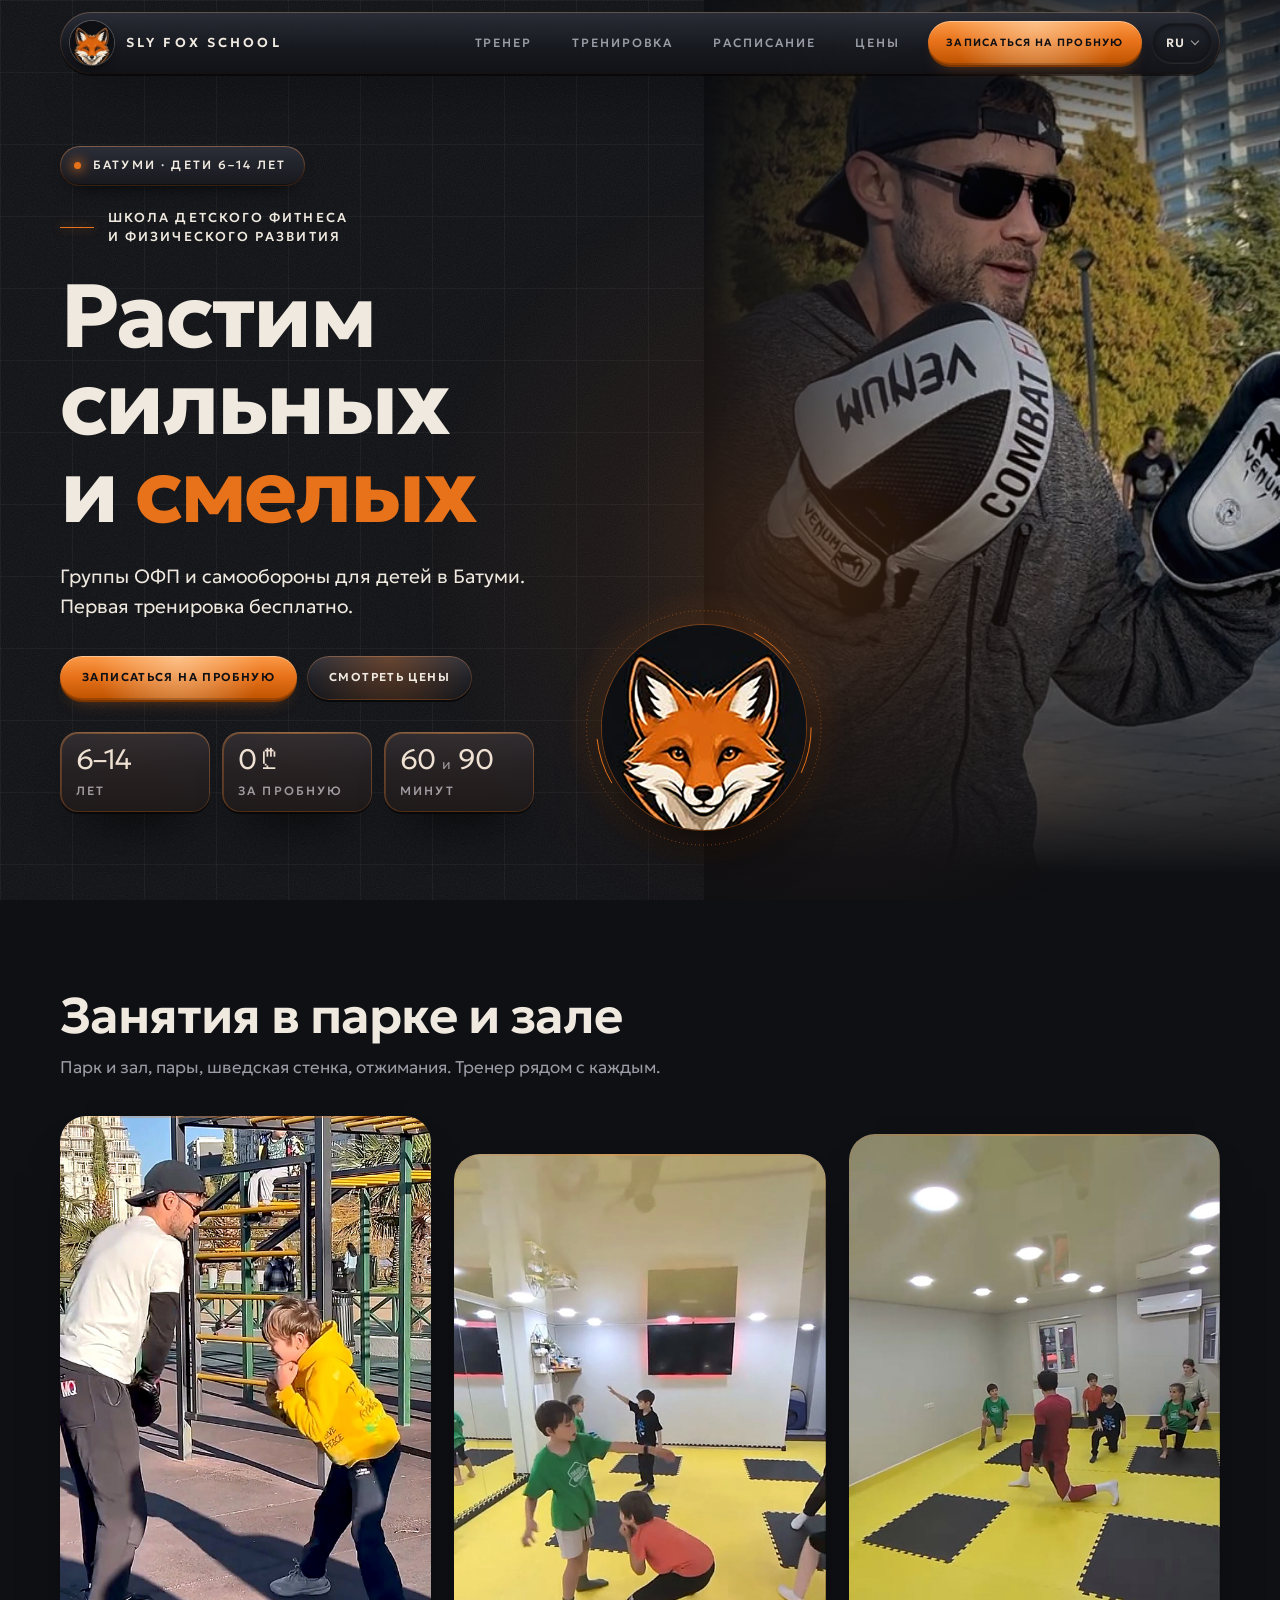
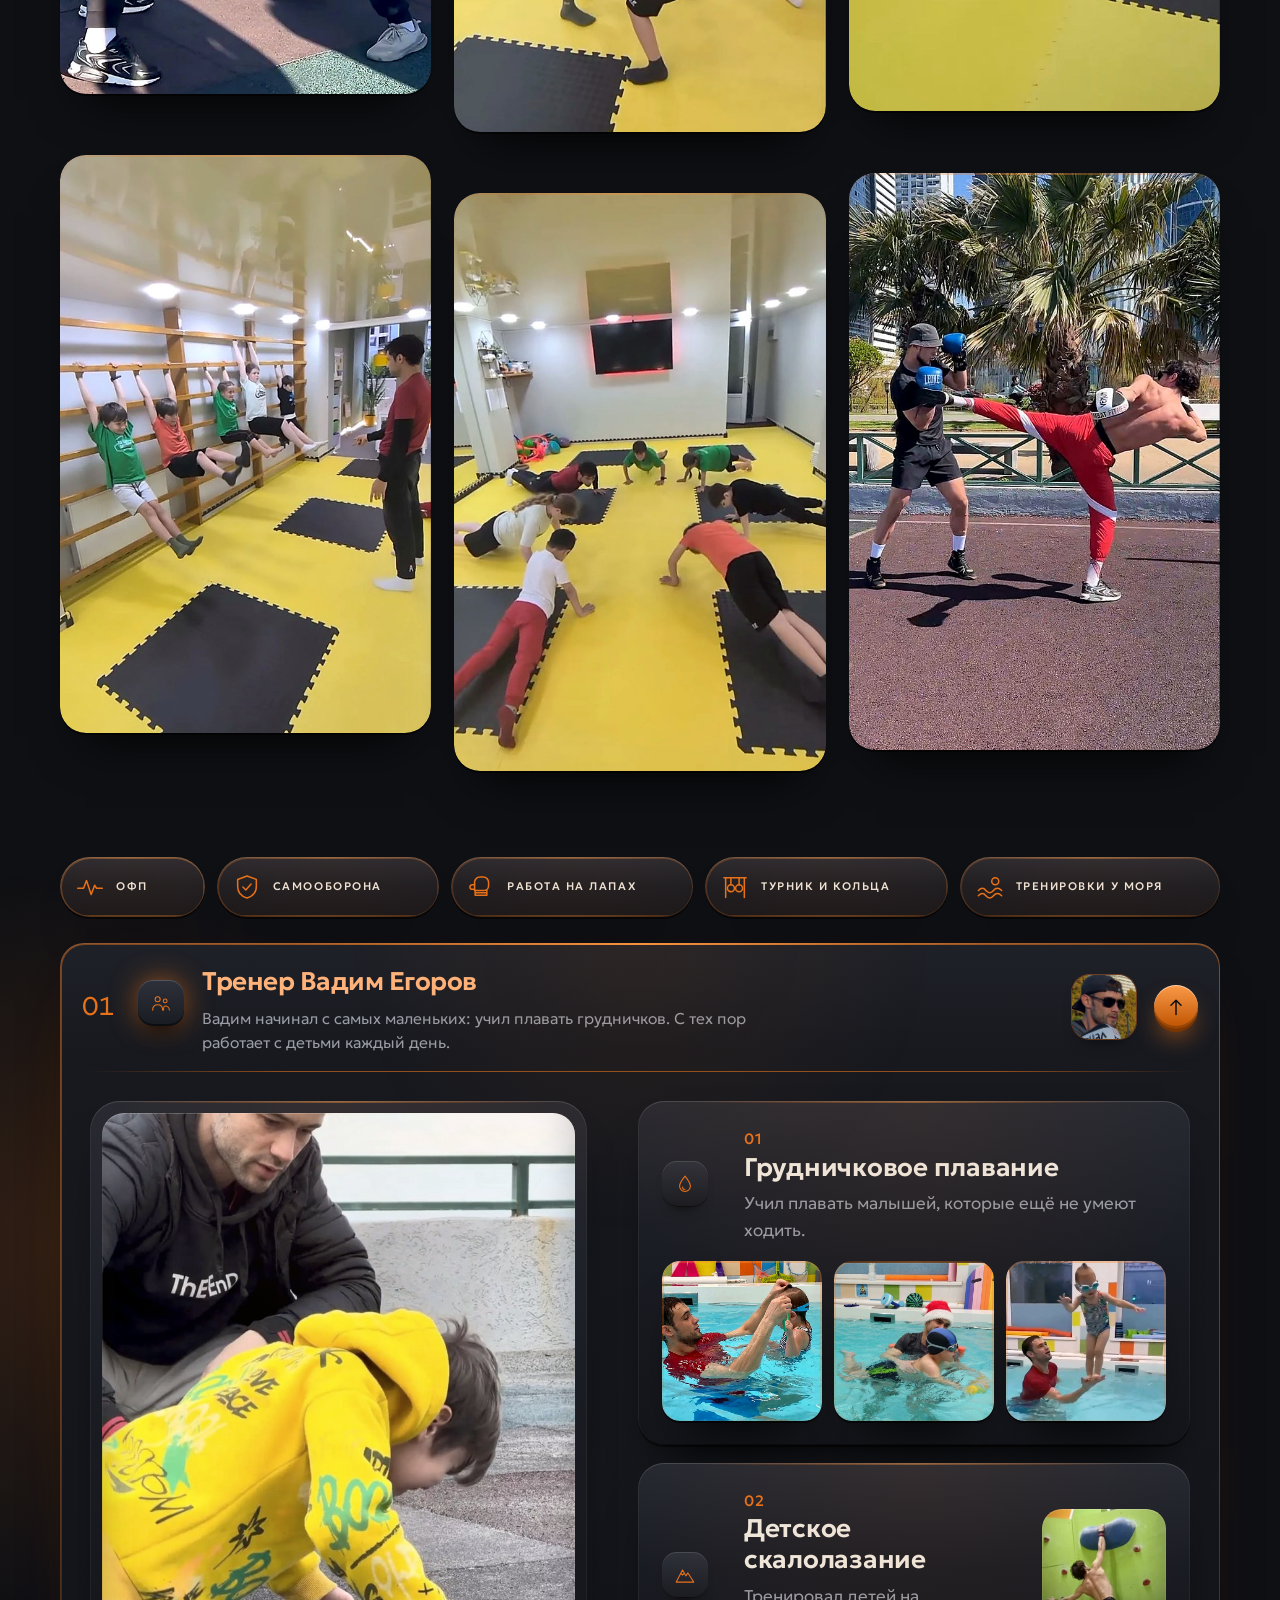
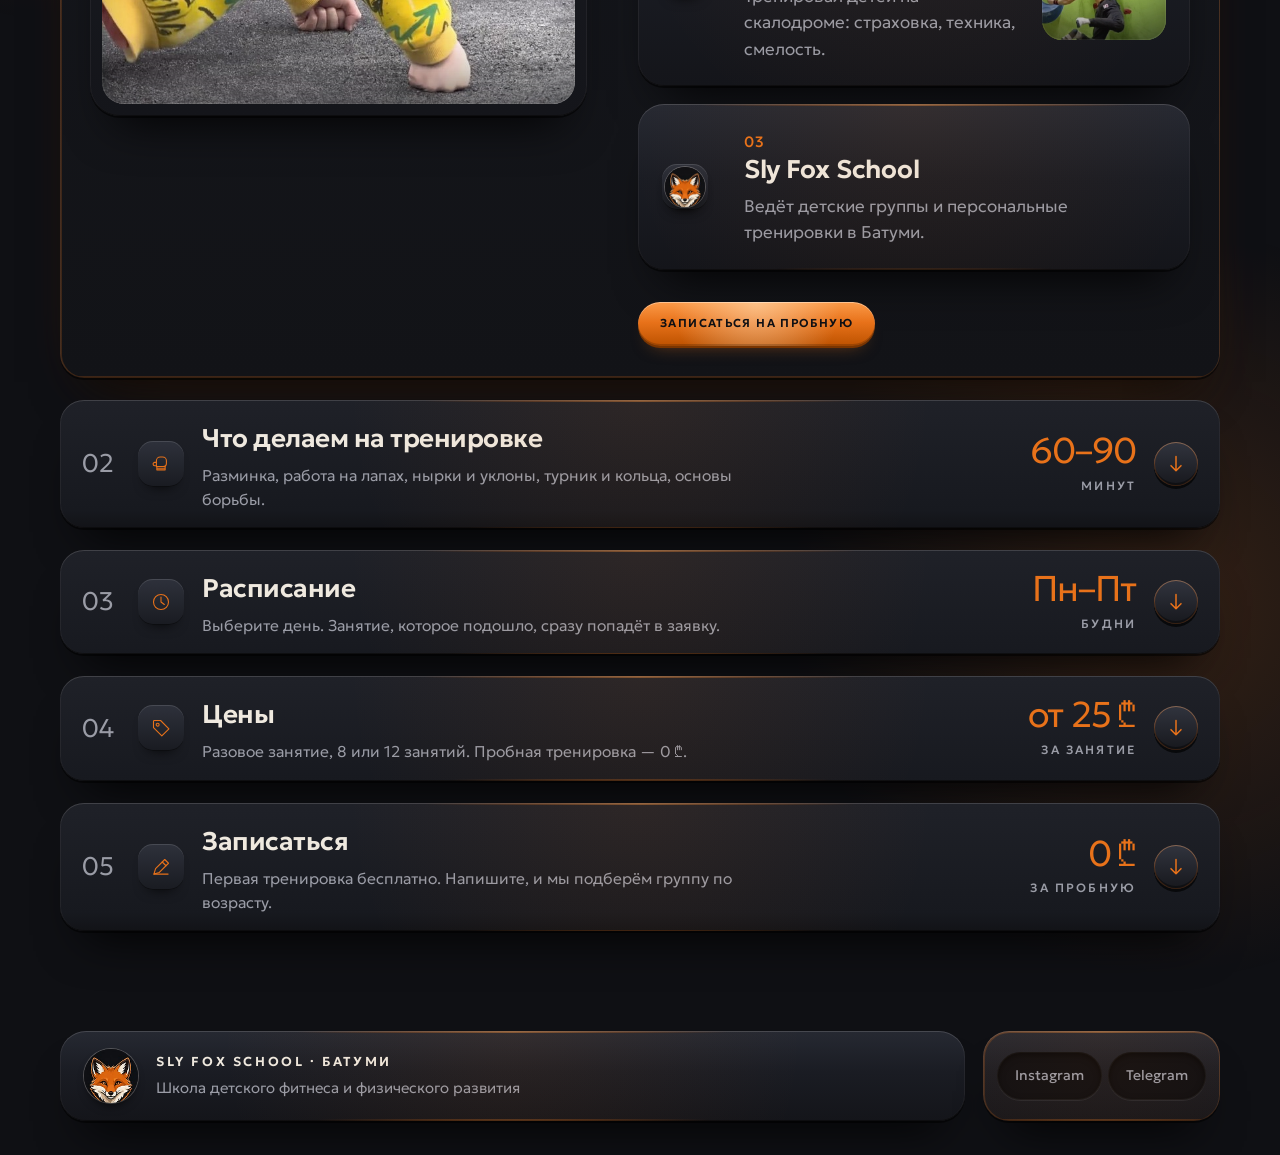
==== commit 98be7b57: "Обновление сайта" ====
--- a/index.html
+++ b/index.html
@@ -93,6 +93,23 @@
     <div class="sf-hero__ph"><img src="img/hero-640.jpg" srcset="img/hero-640.jpg 640w, img/hero-1089.jpg 1089w" sizes="(max-width:900px) 100vw, 45vw" width="1089" height="1271" alt="Вадим Егоров с тренерскими лапами" fetchpriority="high"></div>
   </section>
 
+  <section class="sf-sec sf-kids" id="zanyatiya">
+    <div class="sf-wrap">
+      <header class="sf-kids__head reveal">
+        <h2>Занятия в парке и зале</h2>
+        <p>Парк и зал, пары, шведская стенка, отжимания. Тренер рядом с каждым.</p>
+      </header>
+      <ul class="sf-kids__row" id="kids">
+          <li class="reveal" style="--d:0.00s"><button class="sf-card sf-kid" type="button" data-full="img/k02-full.jpg" data-w="741" data-h="1280"><img src="img/k02-600.jpg" srcset="img/k02-600.jpg 600w, img/k02-full.jpg 741w" sizes="(max-width:700px) 72vw, 370px" width="741" height="1280" alt="Мальчик в стойке перед тренером в парке" draggable="false" loading="lazy"></button></li>
+          <li class="reveal" style="--d:0.10s"><button class="sf-card sf-kid" type="button" data-full="img/k03-full.jpg" data-w="736" data-h="1280"><img src="img/k03-600.jpg" srcset="img/k03-600.jpg 600w, img/k03-full.jpg 736w" sizes="(max-width:700px) 72vw, 370px" width="736" height="1280" alt="Дети работают в зале в парах" draggable="false" loading="lazy"></button></li>
+          <li class="reveal" style="--d:0.20s"><button class="sf-card sf-kid" type="button" data-full="img/k04-full.jpg" data-w="734" data-h="1280"><img src="img/k04-600.jpg" srcset="img/k04-600.jpg 600w, img/k04-full.jpg 734w" sizes="(max-width:700px) 72vw, 370px" width="734" height="1280" alt="Разминка в зале: выпады за тренером" draggable="false" loading="lazy"></button></li>
+          <li class="reveal" style="--d:0.00s"><button class="sf-card sf-kid" type="button" data-full="img/k05-full.jpg" data-w="739" data-h="1280"><img src="img/k05-600.jpg" srcset="img/k05-600.jpg 600w, img/k05-full.jpg 739w" sizes="(max-width:700px) 72vw, 370px" width="739" height="1280" alt="Дети висят на шведской стенке" draggable="false" loading="lazy"></button></li>
+          <li class="reveal" style="--d:0.10s"><button class="sf-card sf-kid" type="button" data-full="img/k09-full.jpg" data-w="757" data-h="1280"><img src="img/k09-600.jpg" srcset="img/k09-600.jpg 600w, img/k09-full.jpg 757w" sizes="(max-width:700px) 72vw, 370px" width="757" height="1280" alt="Дети отжимаются в зале кругом" draggable="false" loading="lazy"></button></li>
+          <li class="reveal" style="--d:0.20s"><button class="sf-card sf-kid" type="button" data-full="img/k08-full.jpg" data-w="771" data-h="1280"><img src="img/k08-600.jpg" srcset="img/k08-600.jpg 600w, img/k08-full.jpg 771w" sizes="(max-width:700px) 72vw, 370px" width="771" height="1280" alt="Взрослая пара: удар ногой в лапу под пальмами" draggable="false" loading="lazy"></button></li>
+      </ul>
+    </div>
+  </section>
+
   <section class="sf-sec sf-deck">
     <i class="sf-glow" style="left:-300px;top:4%" aria-hidden="true"></i>
     <i class="sf-glow" style="right:-260px;bottom:2%" aria-hidden="true"></i>
@@ -124,6 +141,7 @@
                 <li class="sf-card sf-step reveal">
                   <span class="sf-badge"><svg class="sf-ic" aria-hidden="true"><use href="#i-drop"/></svg></span>
                   <div><span class="sf-step__n" aria-hidden="true">01</span><h3>Грудничковое плавание</h3><p>Учил плавать малышей, которые ещё не умеют ходить.</p></div>
+                  <div class="sf-swim" role="group" aria-label="Фото из бассейна"><button class="sf-card sf-swim__i" type="button" data-full="img/s06-full.jpg" data-w="1080" data-h="1046"><img src="img/s06-600.jpg" srcset="img/s06-600.jpg 600w, img/s06-full.jpg 1080w" sizes="(max-width:620px) 28vw, 150px" width="1080" height="1046" alt="Вадим учит малыша плавать в бассейне" draggable="false" loading="lazy"></button><button class="sf-card sf-swim__i" type="button" data-full="img/s07-full.jpg" data-w="1080" data-h="1090"><img src="img/s07-600.jpg" srcset="img/s07-600.jpg 600w, img/s07-full.jpg 1080w" sizes="(max-width:620px) 28vw, 150px" width="1080" height="1090" alt="Вадим держит ребёнка на воде" draggable="false" loading="lazy"></button><button class="sf-card sf-swim__i" type="button" data-full="img/s10-full.jpg" data-w="753" data-h="1280"><img src="img/s10-600.jpg" srcset="img/s10-600.jpg 600w, img/s10-full.jpg 753w" sizes="(max-width:620px) 28vw, 150px" width="753" height="1280" alt="Малышка стоит на руке Вадима над водой" draggable="false" loading="lazy"></button></div>
                 </li>
                 <li class="sf-card sf-step reveal" style="--d:.14s">
                   <span class="sf-badge"><svg class="sf-ic" aria-hidden="true"><use href="#i-peak"/></svg></span>
@@ -338,6 +356,13 @@
     <a href="https://t.me/koba19910" target="_blank" rel="noopener">Telegram</a>
   </nav>
 </footer>
+
+<div class="sf-lb" id="lb" role="dialog" aria-modal="true" aria-label="Фото" hidden>
+  <button class="sf-lb__x" id="lb-x" type="button" aria-label="Закрыть фото"><svg viewBox="0 0 24 24" aria-hidden="true"><path d="M5 5l14 14M19 5 5 19"/></svg></button>
+  <button class="sf-go sf-lb__p is-prev" id="lb-p" type="button" aria-label="Предыдущее фото"><svg viewBox="0 0 24 24" aria-hidden="true"><use href="#i-arrow"/></svg></button>
+  <button class="sf-go sf-lb__n" id="lb-n" type="button" aria-label="Следующее фото"><svg viewBox="0 0 24 24" aria-hidden="true"><use href="#i-arrow"/></svg></button>
+  <div class="sf-lb__st" id="lb-st"><img id="lb-i" alt="" draggable="false"></div>
+</div>
 
 <script src="site.js"></script>
 <script data-ekonom="b3249965">
--- a/site.css
+++ b/site.css
@@ -521,6 +521,44 @@
   .sf-acc__head{grid-template-columns:46px minmax(0,1fr) auto 44px;padding:14px 16px;gap:10px 12px}
 }
 
+/* ── фото с занятий (26.10.2026): без фильтров и без увеличения, чёткие; нажатие — на весь экран ── */
+.sf-kids{padding-bottom:0}
+.sf-kids__head{max-width:640px;margin-bottom:clamp(22px,3vw,36px)}
+.sf-kids__head h2{font-size:clamp(30px,4vw,50px)}
+.sf-kids__head p{margin-top:12px;font-weight:300;color:var(--muted)}
+.sf-kids__row{list-style:none;margin:0;padding:0 0 22px;display:grid;grid-template-columns:repeat(3,minmax(0,1fr));gap:clamp(14px,1.8vw,24px)}
+.sf-kids__row li:nth-child(3n+2){margin-top:clamp(18px,3vw,44px)}
+.sf-kids__row li:nth-child(3n){margin-top:clamp(8px,1.4vw,22px)}
+.sf-kid,.sf-swim__i{display:block;width:100%;padding:0;border:0;cursor:zoom-in;overflow:hidden;font:inherit;-webkit-tap-highlight-color:transparent}
+.sf-kid{aspect-ratio:9/14;border-radius:26px}
+.sf-kid img,.sf-swim__i img{width:100%;height:100%;object-fit:cover;border-radius:inherit;filter:none;transition:none}
+.sf-kid img{object-position:50% 40%}
+.sf-kid::after,.sf-swim__i::after{display:none}
+.sf-kid:hover,.sf-kid:focus-visible{transform:translateY(-4px)}
+.sf-kid:focus-visible,.sf-swim__i:focus-visible{outline:2px solid var(--accent);outline-offset:3px}
+.sf-swim{grid-column:1/-1;display:grid;grid-template-columns:repeat(3,minmax(0,1fr));gap:12px;margin-top:10px}
+.sf-swim__i{aspect-ratio:1/1;border-radius:18px}
+.sf-swim__i:nth-child(3) img{object-position:50% 30%}
+
+.sf-lb{position:fixed;inset:0;z-index:200;display:grid;place-items:center;background:rgba(8,9,11,.94);touch-action:pan-y;opacity:0;transition:opacity .35s ease}
+.sf-lb.is-on{opacity:1}
+.sf-lb__st{display:grid;place-items:center;width:100%;height:100%;padding:56px 0 48px}
+.sf-lb__st img{max-width:min(94vw,1280px);max-height:100%;width:auto;height:auto;object-fit:contain;border-radius:14px;box-shadow:0 30px 80px rgba(0,0,0,.7);filter:none;user-select:none}
+.sf-lb__x{position:absolute;top:12px;right:12px;z-index:2;width:48px;height:48px;border-radius:50%;border:0;display:grid;place-items:center;cursor:pointer;background:linear-gradient(180deg,#31343E,#17181D);box-shadow:inset 0 0 0 1px rgba(232,114,26,.32);color:var(--accent)}
+.sf-lb__x svg{width:20px;height:20px;fill:none;stroke:currentColor;stroke-width:2;stroke-linecap:round}
+.sf-lb__p,.sf-lb__n{position:absolute;top:50%;margin-top:-26px;z-index:2;border:0;cursor:pointer}
+.sf-lb__p{left:14px}.sf-lb__n{right:14px}
+.sf-lb__p svg{transform:scaleX(-1)}
+html.sf-lb-open,html.sf-lb-open body{overflow:hidden}
+@media (max-width:900px){
+  .sf-kids__row{display:flex;gap:14px;overflow-x:auto;scroll-snap-type:x mandatory;scrollbar-width:none;margin-inline:calc(var(--side)*-1);padding-inline:var(--side);scroll-padding-inline:var(--side);overscroll-behavior-x:contain;-webkit-overflow-scrolling:touch}
+  .sf-kids__row::-webkit-scrollbar{display:none}
+  .sf-kids__row li,.sf-kids__row li:nth-child(n){flex:none;width:min(72vw,300px);margin-top:0;scroll-snap-align:start}
+  .sf-lb__p,.sf-lb__n{top:auto;bottom:10px;margin:0}
+  .sf-lb__st{padding:60px 0 72px}
+}
+@media (max-width:620px){.sf-swim{gap:8px}}
+
 /* ===== рабочий сайт sly-fox.pro: переключатель языка (clients/slyfox/prod/build.py) ===== */
 .sf-lang{position:relative;order:3}
 .sf-lang summary{list-style:none;cursor:pointer;display:flex;align-items:center;gap:6px;height:40px;padding:0 14px;border-radius:999px;
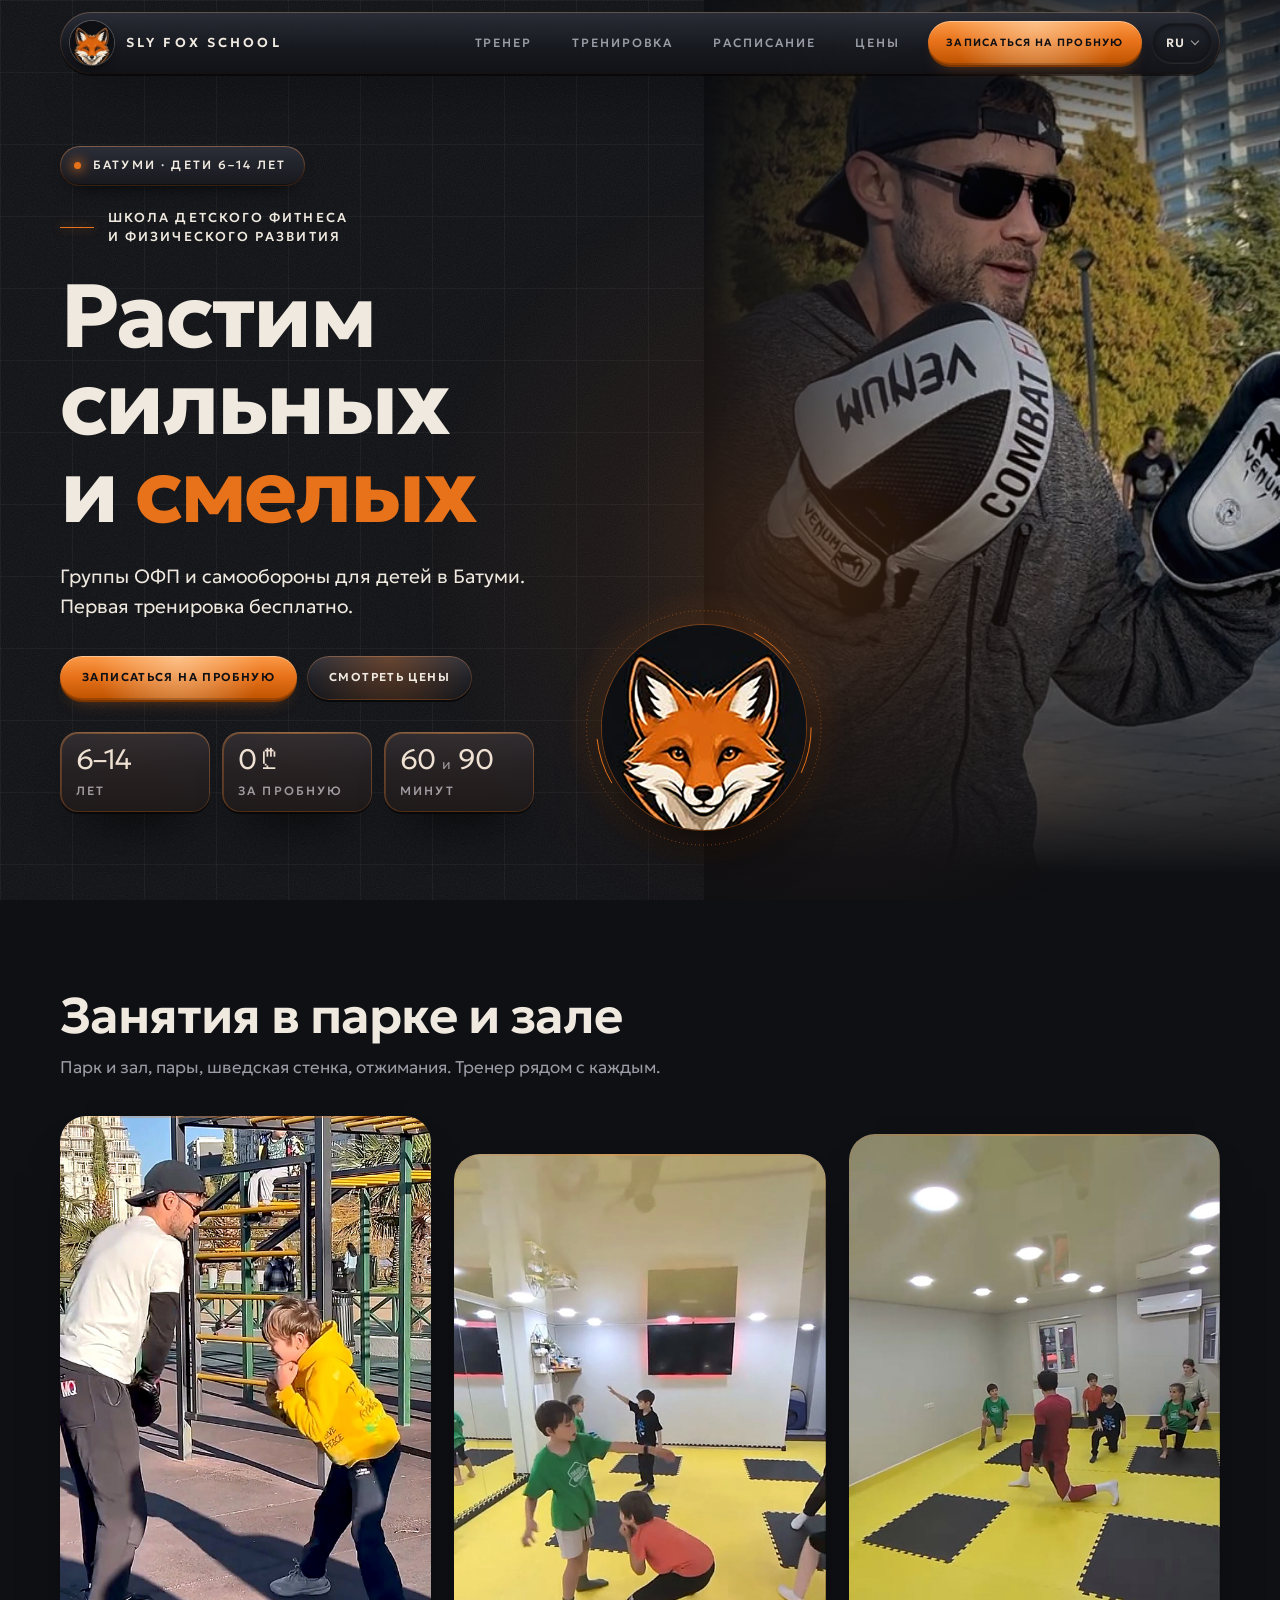
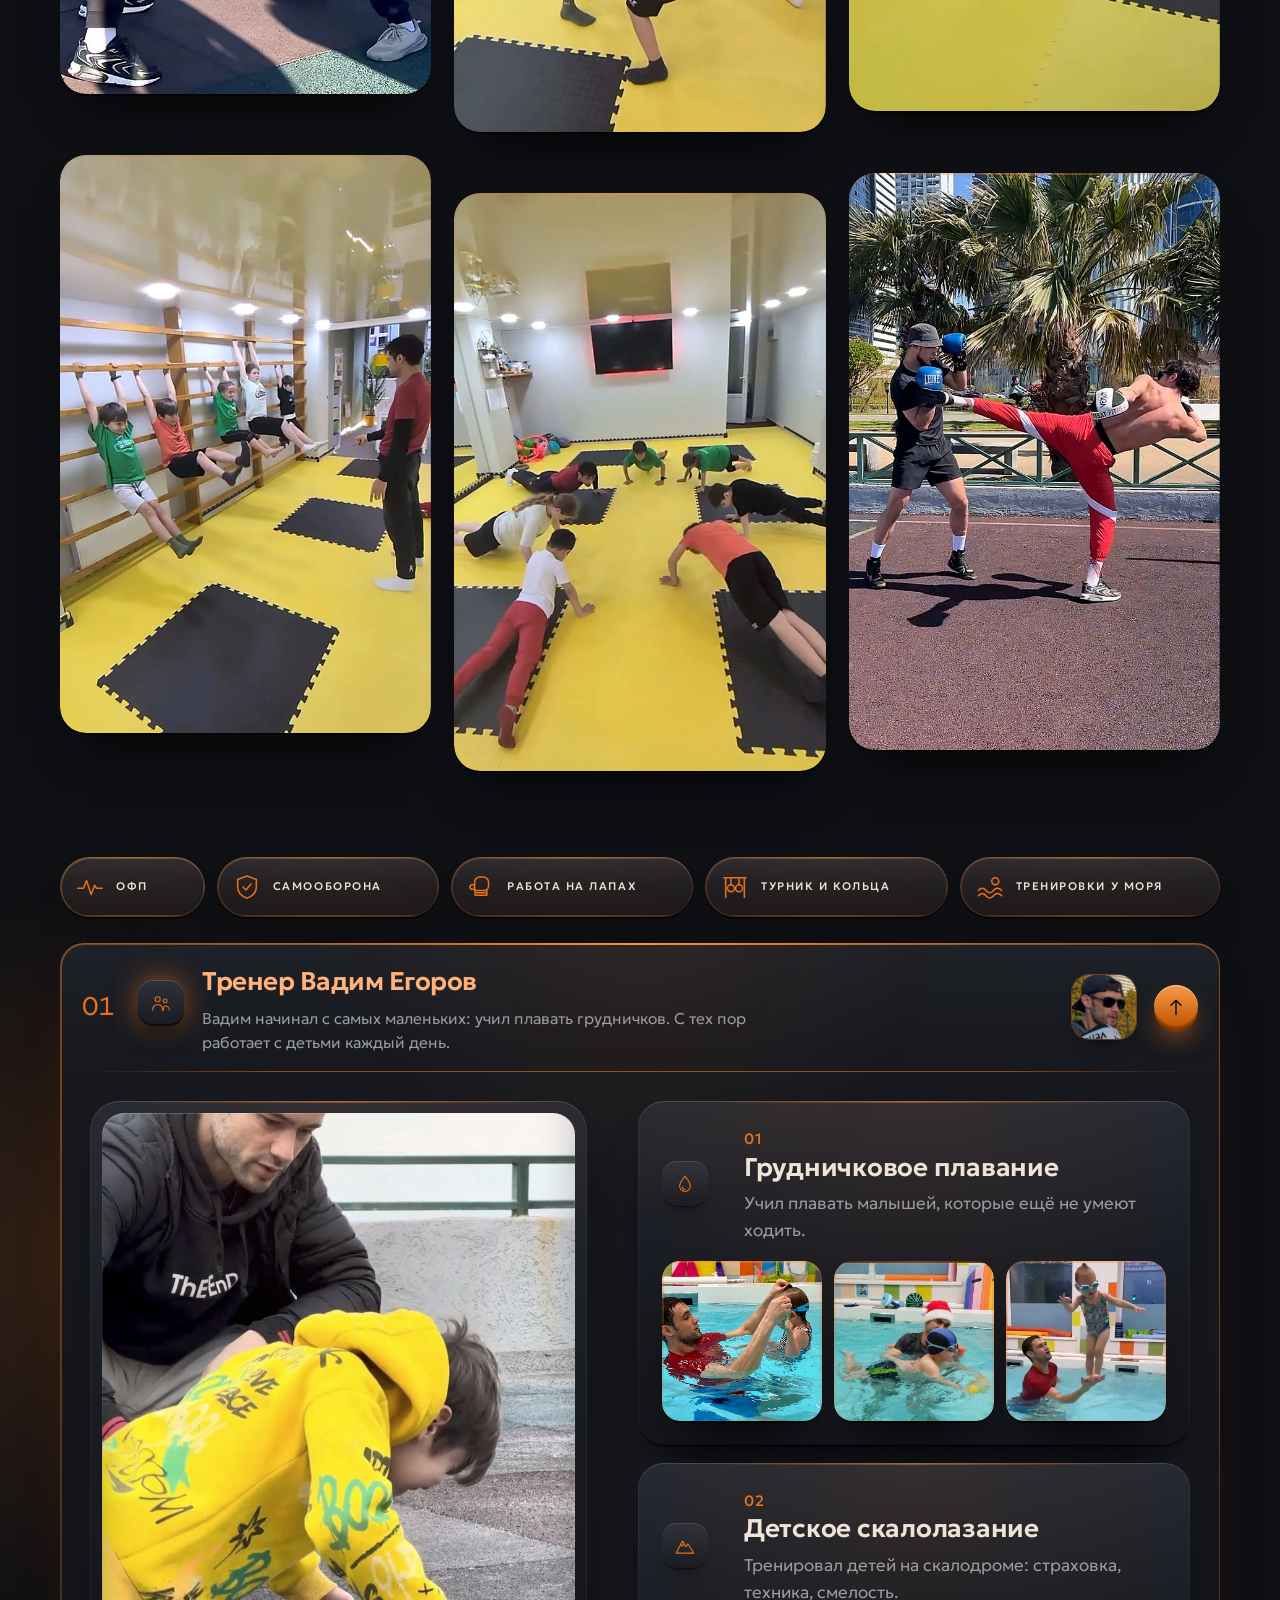
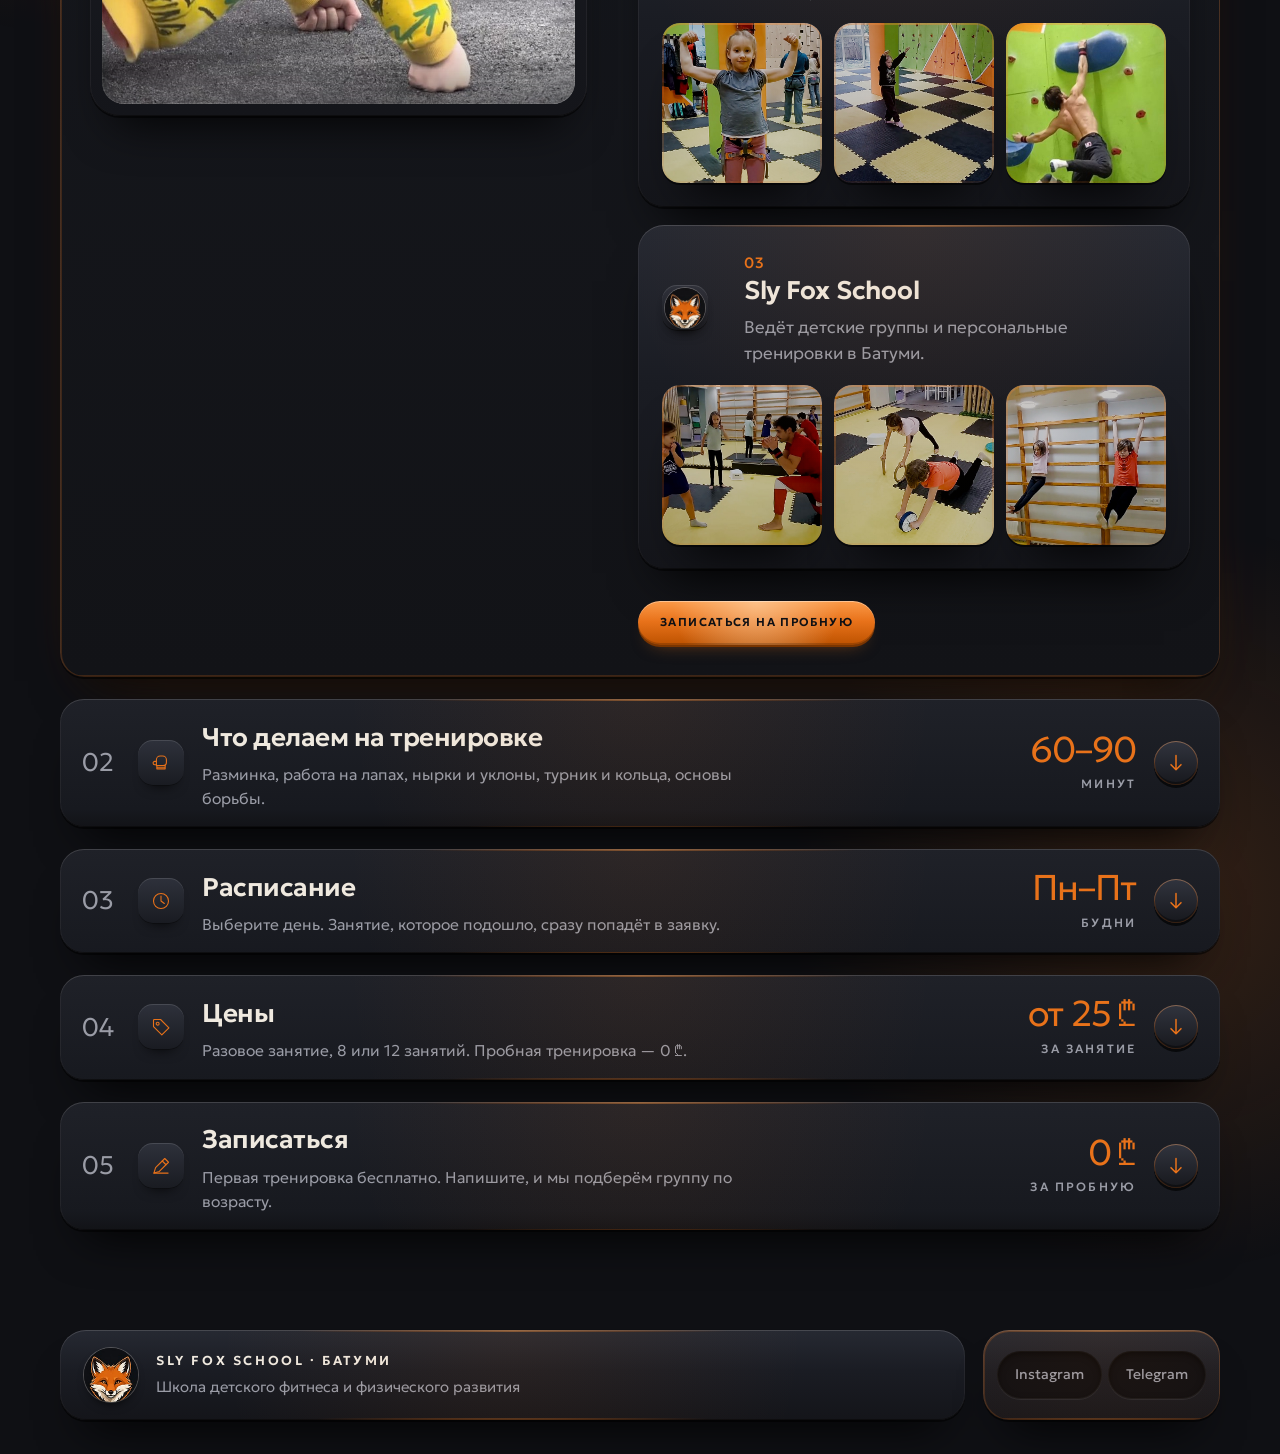
==== commit 6f5e47b7: "Обновление сайта" ====
--- a/index.html
+++ b/index.html
@@ -146,11 +146,12 @@
                 <li class="sf-card sf-step reveal" style="--d:.14s">
                   <span class="sf-badge"><svg class="sf-ic" aria-hidden="true"><use href="#i-peak"/></svg></span>
                   <div><span class="sf-step__n" aria-hidden="true">02</span><h3>Детское скалолазание</h3><p>Тренировал детей на скалодроме: страховка, техника, смелость.</p></div>
-                  <div class="sf-ph sf-step__ph"><img src="img/skalodrom-320.jpg" srcset="img/skalodrom-320.jpg 320w, img/skalodrom-640.jpg 640w" sizes="(max-width:620px) 80vw, 124px" width="320" height="336" alt="Вадим на скалодроме" loading="lazy"></div>
+                  <div class="sf-swim" role="group" aria-label="Фото со скалодрома"><button class="sf-card sf-swim__i" type="button" data-full="img/sk01-full.jpg" data-w="716" data-h="1274"><img src="img/sk01-600.jpg" srcset="img/sk01-600.jpg 600w, img/sk01-full.jpg 716w" sizes="(max-width:620px) 28vw, 150px" width="716" height="1274" alt="Девочка в обвязке на скалодроме" draggable="false" loading="lazy"></button><button class="sf-card sf-swim__i" type="button" data-full="img/sk02-full.jpg" data-w="716" data-h="1274"><img src="img/sk02-600.jpg" srcset="img/sk02-600.jpg 600w, img/sk02-full.jpg 716w" sizes="(max-width:620px) 28vw, 150px" width="716" height="1274" alt="Девочка у стен скалодрома" draggable="false" loading="lazy"></button><button class="sf-card sf-swim__i" type="button" data-full="img/skalodrom-640.jpg" data-w="640" data-h="672"><img src="img/skalodrom-320.jpg" srcset="img/skalodrom-320.jpg 320w, img/skalodrom-640.jpg 640w" sizes="(max-width:620px) 28vw, 150px" width="640" height="672" alt="Вадим на скалодроме" draggable="false" loading="lazy"></button></div>
                 </li>
                 <li class="sf-card sf-step reveal" style="--d:.28s">
                   <span class="sf-badge"><span class="sf-mark" style="width:40px;height:40px"><img src="img/logo-96.png" width="96" height="96" alt="" loading="lazy"></span></span>
                   <div><span class="sf-step__n" aria-hidden="true">03</span><h3>Sly Fox School</h3><p>Ведёт детские группы и персональные тренировки в Батуми.</p></div>
+                  <div class="sf-swim" role="group" aria-label="Фото с детских групп"><button class="sf-card sf-swim__i" type="button" data-full="img/gr01-full.jpg" data-w="716" data-h="1274"><img src="img/gr01-600.jpg" srcset="img/gr01-600.jpg 600w, img/gr01-full.jpg 716w" sizes="(max-width:620px) 28vw, 150px" width="716" height="1274" alt="Дети в зале на разминке с тренером" draggable="false" loading="lazy"></button><button class="sf-card sf-swim__i" type="button" data-full="img/gr02-full.jpg" data-w="720" data-h="964"><img src="img/gr02-600.jpg" srcset="img/gr02-600.jpg 600w, img/gr02-full.jpg 720w" sizes="(max-width:620px) 28vw, 150px" width="720" height="964" alt="Дети занимаются на гимнастических кольцах" draggable="false" loading="lazy"></button><button class="sf-card sf-swim__i" type="button" data-full="img/gr03-full.jpg" data-w="720" data-h="964"><img src="img/gr03-600.jpg" srcset="img/gr03-600.jpg 600w, img/gr03-full.jpg 720w" sizes="(max-width:620px) 28vw, 150px" width="720" height="964" alt="Дети висят на шведской стенке" draggable="false" loading="lazy"></button></div>
                 </li>
                 <li><a class="sf-btn sf-pulse reveal" href="#zapis" style="--d:.36s">Записаться на пробную</a></li>
               </ol>
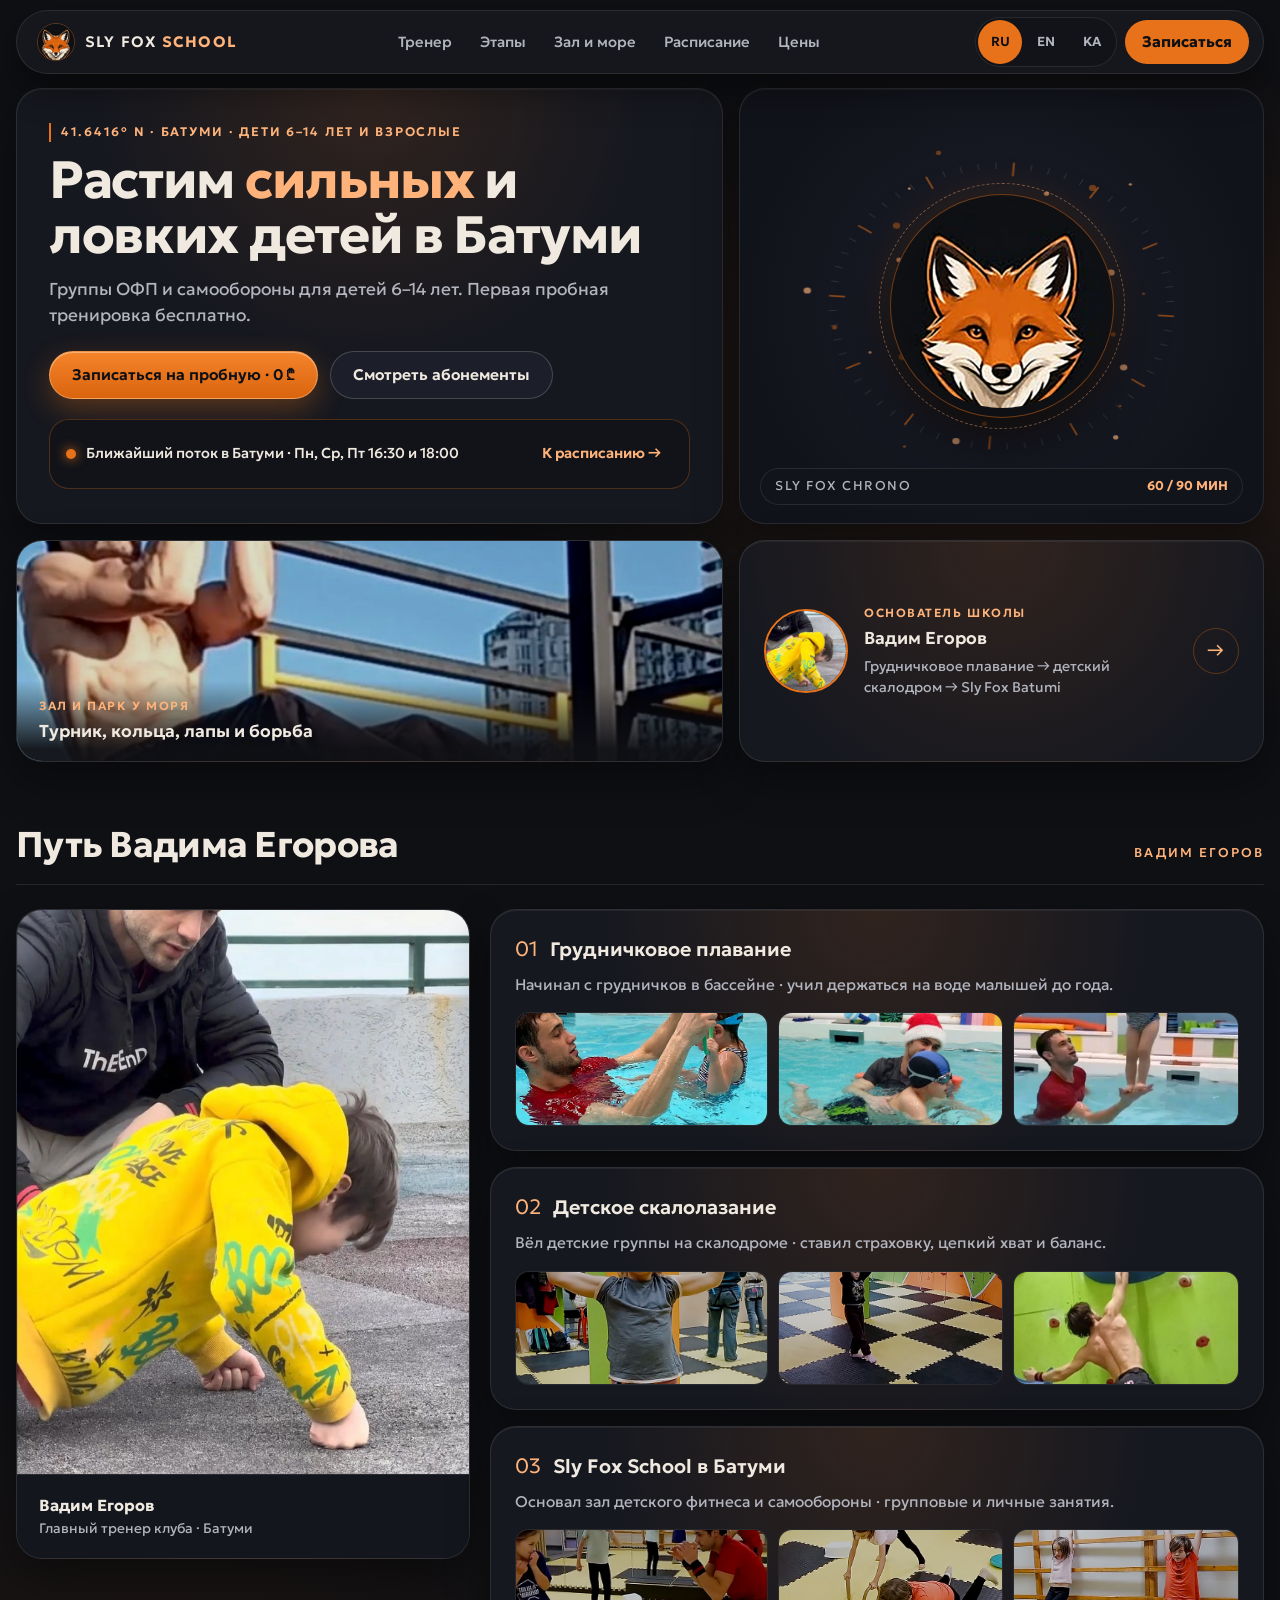
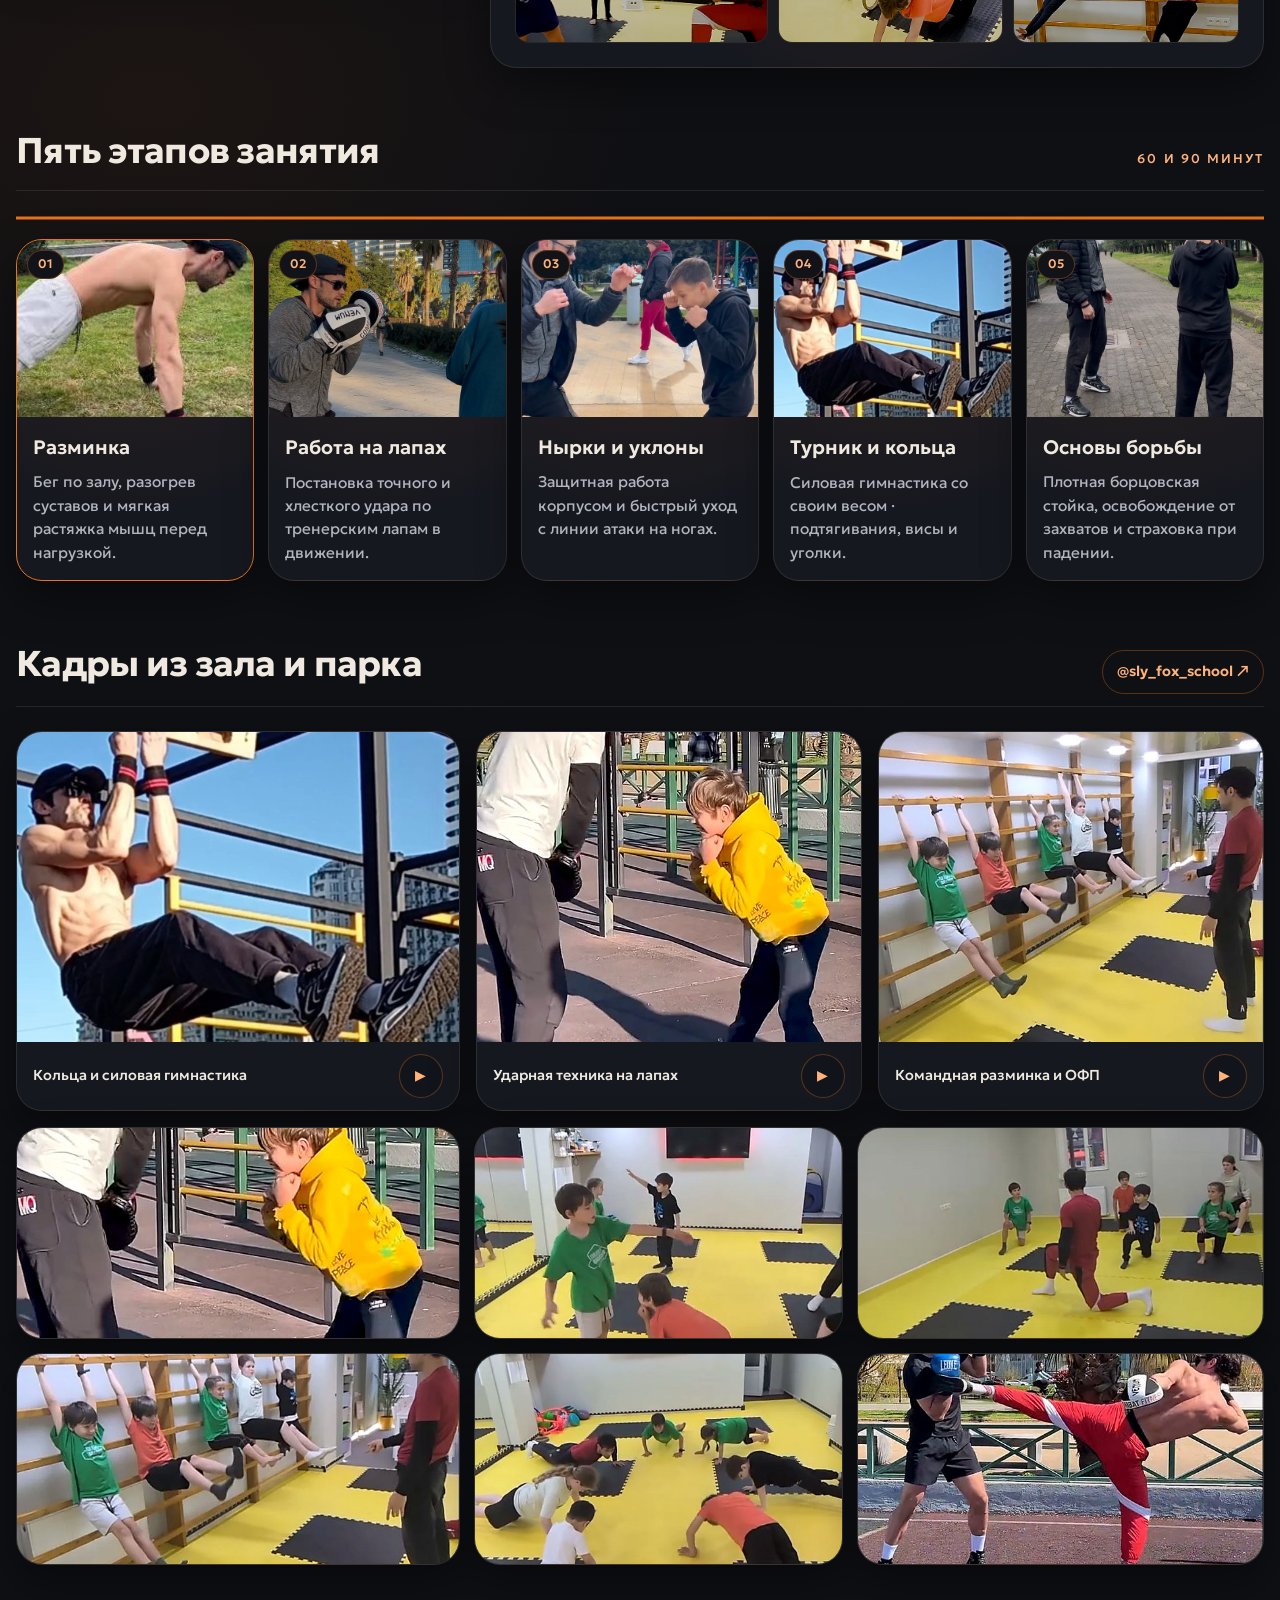
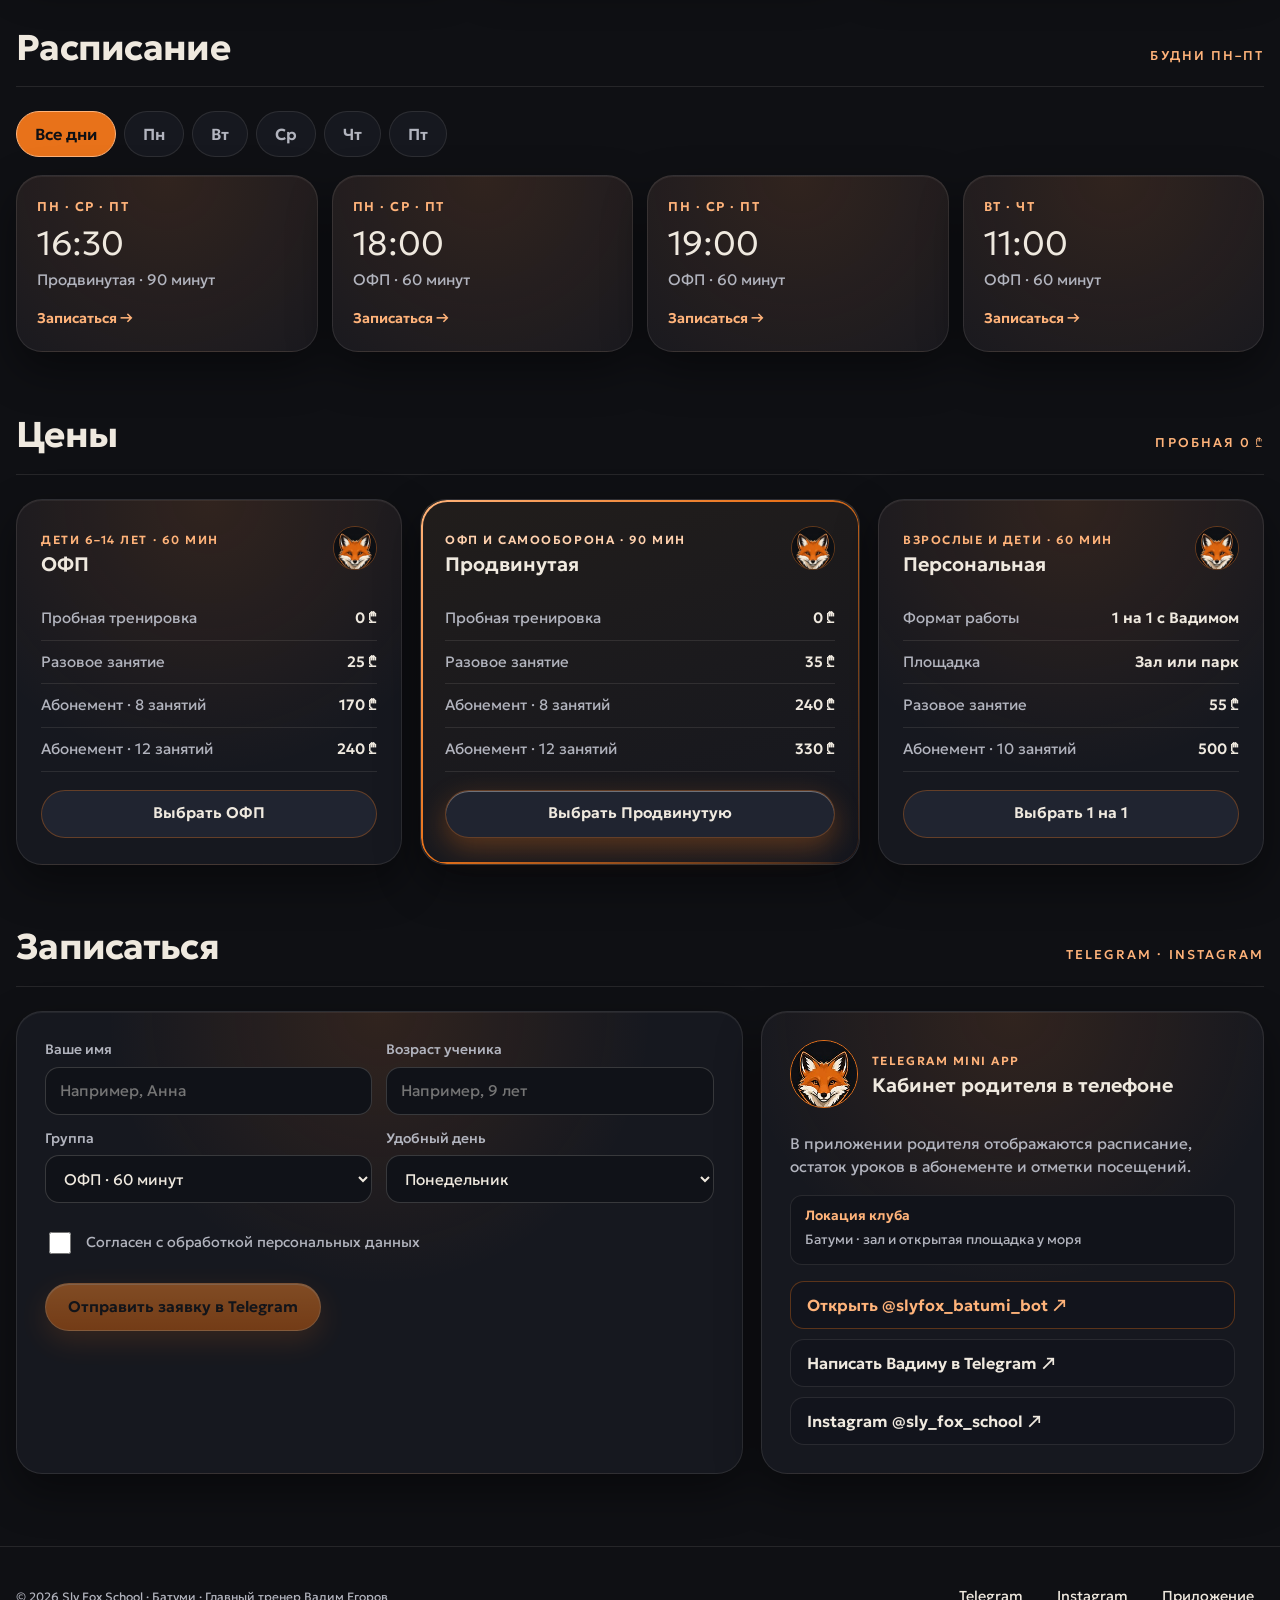
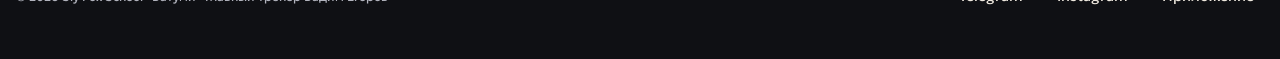
==== commit 4ad41ca2: "Сайт на вариант 9a" ====
--- a/index.html
+++ b/index.html
@@ -1,463 +1,507 @@
-<!DOCTYPE html>
-<html lang="ru" style="background:#0F1014">
+<!doctype html>
+<html lang="ru" class="sfa-js" data-preset="A">
 <head>
-<meta charset="UTF-8">
-<meta name="viewport" content="width=device-width, initial-scale=1, viewport-fit=cover">
-<title>Sly Fox School — школа детского фитнеса и физического развития, Батуми</title>
-<meta name="description" content="Школа детского фитнеса и физического развития в Батуми: ОФП и самооборона для детей 6–14 лет. Первая тренировка бесплатно.">
-<link rel="canonical" href="https://sly-fox.pro/">
+  <meta charset="utf-8">
+  <meta name="viewport" content="width=device-width, initial-scale=1">
+  <title>Sly Fox School — детская школа ОФП и самообороны в Батуми</title>
+  <meta name="description" content="Школа детского фитнеса, ОФП и самообороны Sly Fox School в Батуми. Дети 6–14 лет и персональные тренировки. Тренер Вадим Егоров. Первая тренировка бесплатно.">
+  <meta name="theme-color" content="#0F1014">
+  <link rel="canonical" href="https://sly-fox.pro/">
 <link rel="alternate" hreflang="ru" href="https://sly-fox.pro/">
 <link rel="alternate" hreflang="en" href="https://sly-fox.pro/en/">
 <link rel="alternate" hreflang="ka" href="https://sly-fox.pro/ka/">
 <link rel="alternate" hreflang="x-default" href="https://sly-fox.pro/">
-<meta property="og:type" content="website">
-<meta property="og:locale" content="ru_RU">
-<meta property="og:site_name" content="Sly Fox School">
-<meta property="og:url" content="https://sly-fox.pro/">
-<meta property="og:title" content="Sly Fox School — школа детского фитнеса и физического развития, Батуми">
-<meta property="og:description" content="Школа детского фитнеса и физического развития в Батуми: ОФП и самооборона для детей 6–14 лет. Первая тренировка бесплатно.">
-<meta property="og:image" content="https://sly-fox.pro/og.jpg">
-<meta property="og:image:width" content="1200">
-<meta property="og:image:height" content="630">
-<meta name="twitter:card" content="summary_large_image">
-<meta name="theme-color" content="#0F1014">
-<link rel="icon" type="image/png" href="img/favicon.png">
-<link rel="preconnect" href="https://fonts.googleapis.com">
-<link rel="preconnect" href="https://fonts.gstatic.com" crossorigin>
-<link href="https://fonts.googleapis.com/css2?family=Geologica:wght@300;400;500;600;700&display=swap" rel="stylesheet">
-<link rel="stylesheet" href="site.css">
-<script type="application/ld+json">{"@context":"https://schema.org","@type":"SportsActivityLocation","name":"Sly Fox School","url":"https://sly-fox.pro/","image":"https://sly-fox.pro/img/logo-520.png","inLanguage":"ru","description":"Детские группы ОФП и самообороны 6–14 лет и персональные тренировки в Батуми. Первая тренировка бесплатно.","address":{"@type":"PostalAddress","addressLocality":"Батуми","addressCountry":"GE"},"employee":{"@type":"Person","name":"Вадим Егоров","jobTitle":"Тренер"},"sameAs":["https://www.instagram.com/sly_fox_school/","https://t.me/koba19910"]}</script>
-<script>document.documentElement.classList.add('sf-js')</script>
+  <meta property="og:type" content="website">
+  <meta property="og:locale" content="ru_RU">
+  <meta property="og:site_name" content="Sly Fox School">
+  <meta property="og:title" content="Sly Fox School — детская школа ОФП и самообороны в Батуми">
+  <meta property="og:description" content="Группы ОФП и самообороны для детей 6–14 лет и персональные тренировки в Батуми. Пробное занятие — 0 ₾.">
+  <meta property="og:url" content="https://sly-fox.pro/">
+  <meta property="og:image" content="https://sly-fox.pro/og.jpg">
+  <meta property="og:image:width" content="1200">
+  <meta property="og:image:height" content="630">
+  <meta name="twitter:card" content="summary_large_image">
+  <link rel="icon" type="image/png" href="img/favicon.png">
+  <link rel="preconnect" href="https://fonts.googleapis.com">
+  <link rel="preconnect" href="https://fonts.gstatic.com" crossorigin>
+  <link href="https://fonts.googleapis.com/css2?family=Geologica:wght@300;400;500;600;700&display=swap" rel="stylesheet">
+  <link rel="stylesheet" href="site.css">
+  <script type="application/ld+json">
+  {
+    "@context": "https://schema.org",
+    "@type": "SportsActivityLocation",
+    "name": "Sly Fox School",
+    "description": "Школа детского фитнеса, ОФП и основ самообороны в Батуми. Тренер Вадим Егоров.",
+    "url": "https://sly-fox.pro/",
+    "image": "https://sly-fox.pro/og.jpg",
+    "priceRange": "0–500 GEL",
+    "address": {
+      "@type": "PostalAddress",
+      "addressLocality": "Batumi",
+      "addressCountry": "GE"
+    },
+    "sameAs": [
+      "https://www.instagram.com/sly_fox_school/",
+      "https://t.me/slyfox_batumi_bot"
+    ]
+  }
+  </script>
 </head>
-<body id="top">
-
-<svg width="0" height="0" style="position:absolute" aria-hidden="true" focusable="false">
-  <defs>
-    <linearGradient id="ig-g" x1="0" y1="1" x2="1" y2="0"><stop offset="0" stop-color="#FEDA75"/><stop offset=".35" stop-color="#FA7E1E"/><stop offset=".6" stop-color="#D62976"/><stop offset=".85" stop-color="#962FBF"/><stop offset="1" stop-color="#4F5BD5"/></linearGradient>
-    <symbol id="i-warm" viewBox="0 0 48 48"><circle cx="24" cy="24" r="8"/><path d="M24 4v7M24 37v7M4 24h7M37 24h7M10 10l5 5M33 33l5 5M38 10l-5 5M15 33l-5 5"/></symbol>
-    <symbol id="i-glove" viewBox="0 0 48 48"><path d="M13 30V16a9 9 0 0 1 9-9h6a9 9 0 0 1 9 9v6a8 8 0 0 1-8 8z"/><path d="M13 20H9a4 4 0 0 0 0 8h4M14 30v8h20v-8M14 34h20"/></symbol>
-    <symbol id="i-dodge" viewBox="0 0 48 48"><circle cx="31" cy="12" r="5"/><path d="M8 42c0-15 9-20 18-15l10 11"/><path d="M17 9 8 15l10 5"/></symbol>
-    <symbol id="i-bar" viewBox="0 0 48 48"><path d="M5 8h38M8 8v34M40 8v34M17 8v12M31 8v12"/><circle cx="17" cy="26" r="6"/><circle cx="31" cy="26" r="6"/></symbol>
-    <symbol id="i-belt" viewBox="0 0 48 48"><path d="M3 19h42v10H3z"/><path d="M19 19h10v10H19zM21 29l-3 13M27 29l3 13"/></symbol>
-    <symbol id="i-shield" viewBox="0 0 48 48"><path d="M24 5 40 11v12c0 10-7 17-16 20C15 40 8 33 8 23V11z"/><path d="m17 24 5 5 9-10"/></symbol>
-    <symbol id="i-sea" viewBox="0 0 48 48"><path d="M4 30c5-5 9-5 13 0s9 5 13 0 9-5 14 0M4 39c5-5 9-5 13 0s9 5 13 0 9-5 14 0"/><circle cx="33" cy="14" r="6"/></symbol>
-    <symbol id="i-pulse" viewBox="0 0 48 48"><path d="M3 26h10l5-13 8 24 6-16 3 5h10"/></symbol>
-    <symbol id="i-duo" viewBox="0 0 48 48"><circle cx="16" cy="15" r="6"/><circle cx="34" cy="19" r="4.500"/><path d="M4 41c0-8 5-13 12-13s12 5 12 13M30 41c0-6 1-10 4-10 5 0 10 4 10 10"/></symbol>
-    <symbol id="i-clock" viewBox="0 0 48 48"><circle cx="24" cy="24" r="18"/><path d="M24 12v12l8 6"/></symbol>
-    <symbol id="i-phone" viewBox="0 0 48 48"><rect x="13" y="4" width="22" height="40" rx="4"/><path d="M21 9h6M19 20h10M19 26h10M19 32h6"/></symbol>
-    <symbol id="i-tag" viewBox="0 0 48 48"><path d="M6 8v15l20 20 17-17L23 6H8a2 2 0 0 0-2 2z"/><circle cx="16" cy="16" r="3.500"/></symbol>
-    <symbol id="i-pen" viewBox="0 0 48 48"><path d="M7 41l4-13L33 6l9 9-22 22z"/><path d="M27 12l9 9M7 41h34"/></symbol>
-    <symbol id="i-drop" viewBox="0 0 48 48"><path d="M24 5c8 10 13 17 13 24a13 13 0 0 1-26 0c0-7 5-14 13-24z"/><path d="M18 31a6 6 0 0 0 6 6"/></symbol>
-    <symbol id="i-peak" viewBox="0 0 48 48"><path d="M3 41 18 12l8 14 5-7 14 22z"/><path d="M14 20l4 4 4-4"/></symbol>
-    <symbol id="i-arrow" viewBox="0 0 24 24"><path d="M3 12h17M14 6l6 6-6 6"/></symbol>
-    <symbol id="i-chip" viewBox="0 0 40 30"><rect x=".600" y=".600" width="38.800" height="28.800" rx="5"/><path d="M.600 10h12v10H.600M39.400 10h-12v10h12M12.600 10l5-9.400M27.400 10l-5-9.400M12.600 20l5 9.400M27.400 20l-5 9.400"/></symbol>
-    <symbol id="i-tg" viewBox="0 0 48 48"><circle cx="24" cy="24" r="22" fill="#26A5E4"/><path d="M10.500 23.500 35 14C36.200 13.600 37.200 14.300 36.800 16L32.600 35.500C32.300 36.900 31.500 37.200 30.300 36.600L24 32 21 35C20.600 35.400 20.300 35.700 19.600 35.700L20 29.300 31.500 18.900C32 18.400 31.400 18.200 30.800 18.600L16.600 27.500 10.500 25.600C9.200 25.200 9.200 24.300 10.500 23.500Z" fill="#fff"/></symbol>
-    <symbol id="i-ig" viewBox="0 0 48 48"><rect x="2" y="2" width="44" height="44" rx="12" fill="url(#ig-g)"/><rect x="10" y="10" width="28" height="28" rx="8" fill="none" stroke="#fff" stroke-width="3.500"/><circle cx="24" cy="24" r="6.500" fill="none" stroke="#fff" stroke-width="3.500"/><circle cx="32" cy="16" r="2.200" fill="#fff"/></symbol>
-  </defs>
-</svg>
-
-<header class="sf-top" id="bar">
-  <div class="sf-top__in">
-    <a class="sf-brand" href="#top" aria-label="Sly Fox School, в начало страницы">
-      <span class="sf-mark"><img src="img/logo-96.png" width="96" height="96" alt=""></span>
-      <span>Sly Fox School</span>
-    </a>
-    <nav class="sf-nav" id="nav" aria-label="Разделы"><a href="#trener">Тренер</a><a href="#trenirovka">Тренировка</a><a href="#raspisanie">Расписание</a><a href="#ceny">Цены</a></nav>
-    <details class="sf-lang"><summary aria-label="Язык сайта">RU</summary><div><a href="./" hreflang="ru" lang="ru" aria-current="page">Русский</a><a href="en/" hreflang="en" lang="en">English</a><a href="ka/" hreflang="ka" lang="ka">ქართული</a></div></details>
-    <a class="sf-btn" href="#zapis">Записаться на пробную</a>
-    <button class="sf-burger" id="burger" type="button" aria-label="Меню" aria-controls="nav" aria-expanded="false"><i></i><i></i><i></i></button>
+<body class="sfa-body sfa-body--a">
+
+  <header class="sfa-header" id="sf-header">
+    <div class="sfa-header__bar">
+      <a class="sfa-brand" href="#top" aria-label="Sly Fox School — наверх">
+        <img class="sfa-brand__logo" src="img/logo-96.png" width="40" height="40" alt="Лис Sly Fox">
+        <span class="sfa-brand__txt">SLY FOX <b>SCHOOL</b></span>
+      </a>
+
+      <nav class="sfa-nav" aria-label="Разделы сайта">
+        <a class="sfa-nav__link" href="#trener" data-i18n="nav_coach">Тренер</a>
+        <a class="sfa-nav__link" href="#trenirovka" data-i18n="nav_workout">Этапы</a>
+        <a class="sfa-nav__link" href="#zal" data-i18n="nav_hall">Зал и море</a>
+        <a class="sfa-nav__link" href="#raspisanie" data-i18n="nav_sched">Расписание</a>
+        <a class="sfa-nav__link" href="#ceny" data-i18n="nav_prices">Цены</a>
+      </nav>
+      <div class="sfa-header__tools">
+        <nav class="sfa-lang" aria-label="Язык сайта"><a class="sfa-lang__btn is-active" href="./" hreflang="ru" lang="ru" aria-current="page">RU</a><a class="sfa-lang__btn" href="en/" hreflang="en" lang="en">EN</a><a class="sfa-lang__btn" href="ka/" hreflang="ka" lang="ka">KA</a></nav>
+
+        <a class="sfa-btn sfa-btn--header" href="#zapis" data-i18n="nav_book">Записаться</a>
+      </div>
+    </div>
+  </header>
+
+  <main class="sfa-main">
+
+      <section class="sfa-hero sfa-hero--a" id="top">
+        <div class="sfa-bento">
+          <div class="sfa-bento__main sfa-spot">
+            <div class="sfa-coord" data-i18n="coord">41.6416° N · БАТУМИ · ДЕТИ 6–14 ЛЕТ И ВЗРОСЛЫЕ</div>
+            <h1 class="sfa-h1" data-i18n-html="h1">Растим <em>сильных</em> и ловких детей в Батуми</h1>
+            <p class="sfa-lead" data-i18n="lead">Группы ОФП и самообороны для детей 6–14 лет. Первая пробная тренировка бесплатно.</p>
+            <div class="sfa-actions">
+              <a class="sfa-btn sfa-btn--primary" href="#zapis" data-i18n="cta_main">Записаться на пробную · 0 ₾</a>
+              <a class="sfa-btn sfa-btn--ghost" href="#ceny" data-i18n="cta_prices">Смотреть абонементы</a>
+            </div>
+            <div class="sfa-next-slot" id="sf-next-slot">
+              <span class="sfa-next-slot__dot" aria-hidden="true"></span>
+              <span class="sfa-next-slot__label" id="sf-next-text">Ближайший поток в Батуми · Пн, Ср, Пт 16:30 и 18:00</span>
+              <a class="sfa-next-slot__go" href="#raspisanie" data-i18n="pick_slot">К расписанию →</a>
+            </div>
+          </div>
+
+          <div class="sfa-bento__dial sfa-spot" aria-label="Интерактивный хронометр Sly Fox">
+            <canvas class="sfa-canvas" id="sf-hero-canvas" width="520" height="520"></canvas>
+            <div class="sfa-emblem-core" id="sf-emblem-core">
+              <div class="sfa-emblem-ring" aria-hidden="true"></div>
+              <img class="sfa-emblem-img" src="img/logo-520.png" width="220" height="220" alt="Эмблема Sly Fox School" fetchpriority="high">
+            </div>
+            <div class="sfa-dial-readout">
+              <span class="sfa-dial-tag">SLY FOX CHRONO</span>
+              <strong class="sfa-dial-val" id="sf-dial-val">60 / 90 МИН</strong>
+            </div>
+          </div>
+
+          <div class="sfa-bento__reel sfa-spot">
+            <video class="sfa-bento__video" data-autoplay="1" src="img/reel-kolca.mp4" poster="img/t4-600.jpg" muted loop playsinline preload="none"></video>
+            <div class="sfa-bento__overlay">
+              <span class="sfa-pill-tag">ЗАЛ И ПАРК У МОРЯ</span>
+              <strong class="sfa-bento__title">Турник, кольца, лапы и борьба</strong>
+            </div>
+          </div>
+
+          <div class="sfa-bento__coach sfa-spot">
+            <img class="sfa-bento__avatar" src="img/trener-720.jpg" width="88" height="88" alt="Вадим Егоров">
+            <div class="sfa-bento__coach-body">
+              <span class="sfa-pill-tag">ОСНОВАТЕЛЬ ШКОЛЫ</span>
+              <strong class="sfa-bento__title">Вадим Егоров</strong>
+              <span class="sfa-bento__meta">Грудничковое плавание → детский скалодром → Sly Fox Batumi</span>
+            </div>
+            <a class="sfa-icon-link" href="#trener" aria-label="О пути Вадима">→</a>
+          </div>
+        </div>
+      </section>
+
+    <!-- РАЗДЕЛ ТРЕНЕРА -->
+    <section class="sfa-sec sfa-sec--coach" id="trener">
+      <div class="sfa-sec__head">
+        <h2 class="sfa-h2" data-i18n="h2_coach">Путь Вадима Егорова</h2>
+        <span class="sfa-sec__idx">ВАДИМ ЕГОРОВ</span>
+      </div>
+
+      <div class="sfa-coach-layout">
+        <figure class="sfa-coach-portrait sfa-spot">
+          <img class="sfa-coach-portrait__img" src="img/trener-1440.jpg" srcset="img/trener-720.jpg 720w, img/trener-1440.jpg 1440w" sizes="(max-width: 900px) 92vw, 38vw" width="720" height="900" loading="lazy" alt="Вадим Егоров — Sly Fox School">
+          <figcaption class="sfa-coach-portrait__plate">
+            <strong>Вадим Егоров</strong>
+            <span>Главный тренер клуба · Батуми</span>
+          </figcaption>
+        </figure>
+
+        <ol class="sfa-coach-stages">
+          <li class="sfa-stage-card sfa-spot">
+            <div class="sfa-stage-card__top">
+              <span class="sfa-stage-card__num">01</span>
+              <h3 class="sfa-h3">Грудничковое плавание</h3>
+            </div>
+            <p class="sfa-p">Начинал с грудничков в бассейне · учил держаться на воде малышей до года.</p>
+            <div class="sfa-stage-thumbs">
+              <button type="button" class="sfa-thumb" data-full="img/s06-full.jpg" data-alt="Занятие в бассейне с малышом"><img src="img/s06-600.jpg" width="180" height="120" loading="lazy" alt="Занятие в бассейне с малышом"></button>
+              <button type="button" class="sfa-thumb" data-full="img/s07-full.jpg" data-alt="Малыш на воде с тренером"><img src="img/s07-600.jpg" width="180" height="120" loading="lazy" alt="Малыш на воде с тренером"></button>
+              <button type="button" class="sfa-thumb" data-full="img/s10-full.jpg" data-alt="Упражнение в воде"><img src="img/s10-600.jpg" width="180" height="120" loading="lazy" alt="Упражнение в воде"></button>
+            </div>
+          </li>
+          <li class="sfa-stage-card sfa-spot">
+            <div class="sfa-stage-card__top">
+              <span class="sfa-stage-card__num">02</span>
+              <h3 class="sfa-h3">Детское скалолазание</h3>
+            </div>
+            <p class="sfa-p">Вёл детские группы на скалодроме · ставил страховку, цепкий хват и баланс.</p>
+            <div class="sfa-stage-thumbs">
+              <button type="button" class="sfa-thumb" data-full="img/sk01-full.jpg" data-alt="Скалодром с детьми"><img src="img/sk01-600.jpg" width="180" height="120" loading="lazy" alt="Скалодром с детьми"></button>
+              <button type="button" class="sfa-thumb" data-full="img/sk02-full.jpg" data-alt="Подъём по зацепам"><img src="img/sk02-600.jpg" width="180" height="120" loading="lazy" alt="Подъём по зацепам"></button>
+              <button type="button" class="sfa-thumb" data-full="img/skalodrom-640.jpg" data-alt="Тренировка на высоте"><img src="img/skalodrom-320.jpg" width="180" height="120" loading="lazy" alt="Тренировка на высоте"></button>
+            </div>
+          </li>
+          <li class="sfa-stage-card sfa-spot">
+            <div class="sfa-stage-card__top">
+              <span class="sfa-stage-card__num">03</span>
+              <h3 class="sfa-h3">Sly Fox School в Батуми</h3>
+            </div>
+            <p class="sfa-p">Основал зал детского фитнеса и самообороны · групповые и личные занятия.</p>
+            <div class="sfa-stage-thumbs">
+              <button type="button" class="sfa-thumb" data-full="img/gr01-full.jpg" data-alt="Группа детей в зале"><img src="img/gr01-600.jpg" width="180" height="120" loading="lazy" alt="Группа детей в зале"></button>
+              <button type="button" class="sfa-thumb" data-full="img/gr02-full.jpg" data-alt="Тренировка в парке Батуми"><img src="img/gr02-600.jpg" width="180" height="120" loading="lazy" alt="Тренировка в парке Батуми"></button>
+              <button type="button" class="sfa-thumb" data-full="img/gr03-full.jpg" data-alt="Ученики с тренером"><img src="img/gr03-600.jpg" width="180" height="120" loading="lazy" alt="Ученики с тренером"></button>
+            </div>
+          </li>
+        </ol>
+      </div>
+    </section>
+
+    <!-- РАЗДЕЛ ЭТАПОВ ТРЕНИРОВКИ -->
+    <section class="sfa-sec sfa-sec--workout" id="trenirovka">
+      <div class="sfa-sec__head">
+        <h2 class="sfa-h2" data-i18n="h2_workout">Пять этапов занятия</h2>
+        <span class="sfa-sec__idx">60 И 90 МИНУТ</span>
+      </div>
+
+      <svg class="sfa-track-line" viewBox="0 0 1000 6" preserveAspectRatio="none" aria-hidden="true">
+        <line x1="0" y1="3" x2="1000" y2="3" stroke="rgba(255,255,255,0.08)" stroke-width="2"/>
+        <line class="sfa-track-line__fill" id="sf-track-fill" x1="0" y1="3" x2="1000" y2="3" stroke="#E8721A" stroke-width="3"/>
+      </svg>
+
+      <div class="sfa-workout-grid" id="sf-workout-grid">
+        <article class="sfa-step-card sfa-spot is-active" data-step="1">
+          <div class="sfa-step-card__media">
+            <img src="img/t1-229.jpg" width="400" height="260" loading="lazy" alt="Разминка">
+            <span class="sfa-step-card__num">01</span>
+          </div>
+          <div class="sfa-step-card__body">
+            <h3 class="sfa-h3">Разминка</h3>
+            <p class="sfa-p">Бег по залу, разогрев суставов и мягкая растяжка мышц перед нагрузкой.</p>
+          </div>
+        </article>
+        <article class="sfa-step-card sfa-spot" data-step="2">
+          <div class="sfa-step-card__media">
+            <img src="img/t2-600.jpg" width="400" height="260" loading="lazy" alt="Работа на лапах">
+            <span class="sfa-step-card__num">02</span>
+          </div>
+          <div class="sfa-step-card__body">
+            <h3 class="sfa-h3">Работа на лапах</h3>
+            <p class="sfa-p">Постановка точного и хлесткого удара по тренерским лапам в движении.</p>
+          </div>
+        </article>
+        <article class="sfa-step-card sfa-spot" data-step="3">
+          <div class="sfa-step-card__media">
+            <img src="img/t3-600.jpg" width="400" height="260" loading="lazy" alt="Нырки и уклоны">
+            <span class="sfa-step-card__num">03</span>
+          </div>
+          <div class="sfa-step-card__body">
+            <h3 class="sfa-h3">Нырки и уклоны</h3>
+            <p class="sfa-p">Защитная работа корпусом и быстрый уход с линии атаки на ногах.</p>
+          </div>
+        </article>
+        <article class="sfa-step-card sfa-spot" data-step="4">
+          <div class="sfa-step-card__media">
+            <img src="img/t4-600.jpg" width="400" height="260" loading="lazy" alt="Турник и кольца">
+            <span class="sfa-step-card__num">04</span>
+          </div>
+          <div class="sfa-step-card__body">
+            <h3 class="sfa-h3">Турник и кольца</h3>
+            <p class="sfa-p">Силовая гимнастика со своим весом · подтягивания, висы и уголки.</p>
+          </div>
+        </article>
+        <article class="sfa-step-card sfa-spot" data-step="5">
+          <div class="sfa-step-card__media">
+            <img src="img/t5-600.jpg" width="400" height="260" loading="lazy" alt="Основы борьбы">
+            <span class="sfa-step-card__num">05</span>
+          </div>
+          <div class="sfa-step-card__body">
+            <h3 class="sfa-h3">Основы борьбы</h3>
+            <p class="sfa-p">Плотная борцовская стойка, освобождение от захватов и страховка при падении.</p>
+          </div>
+        </article>
+      </div>
+    </section>
+
+    <!-- РАЗДЕЛ ГАЛЕРЕИ И REELS -->
+    <section class="sfa-sec sfa-sec--gallery" id="zal">
+      <div class="sfa-sec__head">
+        <h2 class="sfa-h2" data-i18n="h2_gallery">Кадры из зала и парка</h2>
+        <a class="sfa-ig-link" href="https://www.instagram.com/sly_fox_school/" target="_blank" rel="noopener">@sly_fox_school ↗</a>
+      </div>
+
+      <div class="sfa-reels-row">
+        <div class="sfa-reel-card sfa-spot">
+          <video class="sfa-reel-card__video" src="img/reel-kolca.mp4" poster="img/t4-600.jpg" muted loop playsinline preload="none"></video>
+          <div class="sfa-reel-card__bar">
+            <span>Кольца и силовая гимнастика</span>
+            <button type="button" class="sfa-reel-play" aria-label="Воспроизвести или поставить на паузу">▶</button>
+          </div>
+        </div>
+
+        <div class="sfa-reel-card sfa-spot">
+          <video class="sfa-reel-card__video" src="img/reel-zal.mp4" poster="img/k02-600.jpg" muted loop playsinline preload="none"></video>
+          <div class="sfa-reel-card__bar">
+            <span>Ударная техника на лапах</span>
+            <button type="button" class="sfa-reel-play" aria-label="Воспроизвести или поставить на паузу">▶</button>
+          </div>
+        </div>
+
+        <div class="sfa-reel-card sfa-spot">
+          <video class="sfa-reel-card__video" src="img/reel-trudyagi.mp4" poster="img/k05-600.jpg" muted loop playsinline preload="none"></video>
+          <div class="sfa-reel-card__bar">
+            <span>Командная разминка и ОФП</span>
+            <button type="button" class="sfa-reel-play" aria-label="Воспроизвести или поставить на паузу">▶</button>
+          </div>
+        </div>
+      </div>
+
+      <div class="sfa-photo-mosaic">
+        <button type="button" class="sfa-mosaic-item sfa-spot" data-full="img/k02-full.jpg" data-alt="Отработка защиты в зале Батуми">
+          <img src="img/k02-600.jpg" width="420" height="300" loading="lazy" alt="Отработка защиты в зале">
+        </button>
+        <button type="button" class="sfa-mosaic-item sfa-spot" data-full="img/k03-full.jpg" data-alt="Упражнения на координацию">
+          <img src="img/k03-600.jpg" width="420" height="300" loading="lazy" alt="Упражнения на координацию">
+        </button>
+        <button type="button" class="sfa-mosaic-item sfa-spot" data-full="img/k04-full.jpg" data-alt="Работа в парах под контролем">
+          <img src="img/k04-600.jpg" width="420" height="300" loading="lazy" alt="Работа в парах">
+        </button>
+        <button type="button" class="sfa-mosaic-item sfa-spot" data-full="img/k05-full.jpg" data-alt="Силовая подготовка детской группы">
+          <img src="img/k05-600.jpg" width="420" height="300" loading="lazy" alt="Силовая подготовка">
+        </button>
+        <button type="button" class="sfa-mosaic-item sfa-spot" data-full="img/k09-full.jpg" data-alt="Групповое занятие Sly Fox">
+          <img src="img/k09-600.jpg" width="420" height="300" loading="lazy" alt="Групповое занятие">
+        </button>
+        <button type="button" class="sfa-mosaic-item sfa-spot" data-full="img/k08-full.jpg" data-alt="Тренировка на улице у моря">
+          <img src="img/k08-600.jpg" width="420" height="300" loading="lazy" alt="Тренировка у моря">
+        </button>
+      </div>
+    </section>
+
+    <!-- РАЗДЕЛ РАСПИСАНИЯ -->
+    <section class="sfa-sec sfa-sec--sched" id="raspisanie">
+      <div class="sfa-sec__head">
+        <h2 class="sfa-h2" data-i18n="h2_sched">Расписание</h2>
+        <span class="sfa-sec__idx">БУДНИ ПН–ПТ</span>
+      </div>
+
+      <div class="sfa-day-tabs" role="tablist" aria-label="Дни недели">
+        <button type="button" class="sfa-day-tab is-active" data-day="all" role="tab" aria-selected="true">Все дни</button>
+        <button type="button" class="sfa-day-tab" data-day="Понедельник" role="tab" aria-selected="false">Пн</button>
+        <button type="button" class="sfa-day-tab" data-day="Вторник" role="tab" aria-selected="false">Вт</button>
+        <button type="button" class="sfa-day-tab" data-day="Среда" role="tab" aria-selected="false">Ср</button>
+        <button type="button" class="sfa-day-tab" data-day="Четверг" role="tab" aria-selected="false">Чт</button>
+        <button type="button" class="sfa-day-tab" data-day="Пятница" role="tab" aria-selected="false">Пт</button>
+      </div>
+
+      <div class="sfa-sched-board" id="sf-sched-board">
+        <button type="button" class="sfa-slot-card sfa-spot" data-days="Понедельник,Среда,Пятница" data-group="Продвинутая" data-pick-day="Понедельник">
+          <span class="sfa-slot-card__days">Пн · Ср · Пт</span>
+          <strong class="sfa-slot-card__time">16:30</strong>
+          <span class="sfa-slot-card__grp">Продвинутая · 90 минут</span>
+          <span class="sfa-slot-card__act">Записаться →</span>
+        </button>
+
+        <button type="button" class="sfa-slot-card sfa-spot" data-days="Понедельник,Среда,Пятница" data-group="ОФП" data-pick-day="Понедельник">
+          <span class="sfa-slot-card__days">Пн · Ср · Пт</span>
+          <strong class="sfa-slot-card__time">18:00</strong>
+          <span class="sfa-slot-card__grp">ОФП · 60 минут</span>
+          <span class="sfa-slot-card__act">Записаться →</span>
+        </button>
+
+        <button type="button" class="sfa-slot-card sfa-spot" data-days="Понедельник,Среда,Пятница" data-group="ОФП" data-pick-day="Понедельник">
+          <span class="sfa-slot-card__days">Пн · Ср · Пт</span>
+          <strong class="sfa-slot-card__time">19:00</strong>
+          <span class="sfa-slot-card__grp">ОФП · 60 минут</span>
+          <span class="sfa-slot-card__act">Записаться →</span>
+        </button>
+
+        <button type="button" class="sfa-slot-card sfa-spot" data-days="Вторник,Четверг" data-group="ОФП" data-pick-day="Вторник">
+          <span class="sfa-slot-card__days">Вт · Чт</span>
+          <strong class="sfa-slot-card__time">11:00</strong>
+          <span class="sfa-slot-card__grp">ОФП · 60 минут</span>
+          <span class="sfa-slot-card__act">Записаться →</span>
+        </button>
+      </div>
+    </section>
+
+    <!-- РАЗДЕЛ ЦЕН -->
+    <section class="sfa-sec sfa-sec--prices" id="ceny">
+      <div class="sfa-sec__head">
+        <h2 class="sfa-h2" data-i18n="h2_prices">Цены</h2>
+        <span class="sfa-sec__idx">ПРОБНАЯ 0 ₾</span>
+      </div>
+
+      <div class="sfa-price-grid">
+        <article class="sfa-club-card sfa-tilt sfa-spot">
+          <div class="sfa-club-card__head">
+            <div>
+              <span class="sfa-pill-tag">ДЕТИ 6–14 ЛЕТ · 60 МИН</span>
+              <h3 class="sfa-h3">ОФП</h3>
+            </div>
+            <img class="sfa-club-card__seal" src="img/logo-96.png" width="44" height="44" alt="">
+          </div>
+          <table class="sfa-price-table" aria-label="Цены группы ОФП">
+            <tbody>
+              <tr><th scope="row">Пробная тренировка</th><td>0 ₾</td></tr>
+              <tr><th scope="row">Разовое занятие</th><td>25 ₾</td></tr>
+              <tr><th scope="row">Абонемент · 8 занятий</th><td>170 ₾</td></tr>
+              <tr><th scope="row">Абонемент · 12 занятий</th><td>240 ₾</td></tr>
+            </tbody>
+          </table>
+          <button type="button" class="sfa-btn sfa-btn--card" data-select-group="ОФП">Выбрать ОФП</button>
+        </article>
+
+        <article class="sfa-club-card sfa-club-card--featured sfa-tilt sfa-spot">
+          <div class="sfa-club-card__head">
+            <div>
+              <span class="sfa-pill-tag sfa-pill-tag--copper">ОФП И САМООБОРОНА · 90 МИН</span>
+              <h3 class="sfa-h3">Продвинутая</h3>
+            </div>
+            <img class="sfa-club-card__seal" src="img/logo-96.png" width="44" height="44" alt="">
+          </div>
+          <table class="sfa-price-table" aria-label="Цены продвинутой группы">
+            <tbody>
+              <tr><th scope="row">Пробная тренировка</th><td>0 ₾</td></tr>
+              <tr><th scope="row">Разовое занятие</th><td>35 ₾</td></tr>
+              <tr><th scope="row">Абонемент · 8 занятий</th><td>240 ₾</td></tr>
+              <tr><th scope="row">Абонемент · 12 занятий</th><td>330 ₾</td></tr>
+            </tbody>
+          </table>
+          <button type="button" class="sfa-btn sfa-btn--primary sfa-btn--card" data-select-group="Продвинутая">Выбрать Продвинутую</button>
+        </article>
+
+        <article class="sfa-club-card sfa-tilt sfa-spot">
+          <div class="sfa-club-card__head">
+            <div>
+              <span class="sfa-pill-tag">ВЗРОСЛЫЕ И ДЕТИ · 60 МИН</span>
+              <h3 class="sfa-h3">Персональная</h3>
+            </div>
+            <img class="sfa-club-card__seal" src="img/logo-96.png" width="44" height="44" alt="">
+          </div>
+          <table class="sfa-price-table" aria-label="Цены персональных тренировок">
+            <tbody>
+              <tr><th scope="row">Формат работы</th><td>1 на 1 с Вадимом</td></tr>
+              <tr><th scope="row">Площадка</th><td>Зал или парк</td></tr>
+              <tr><th scope="row">Разовое занятие</th><td>55 ₾</td></tr>
+              <tr><th scope="row">Абонемент · 10 занятий</th><td>500 ₾</td></tr>
+            </tbody>
+          </table>
+          <button type="button" class="sfa-btn sfa-btn--card" data-select-group="Персональная">Выбрать 1 на 1</button>
+        </article>
+      </div>
+    </section>
+
+    <!-- РАЗДЕЛ ЗАПИСИ -->
+    <section class="sfa-sec sfa-sec--book" id="zapis">
+      <div class="sfa-sec__head">
+        <h2 class="sfa-h2" data-i18n="h2_book">Записаться</h2>
+        <span class="sfa-sec__idx">TELEGRAM · INSTAGRAM</span>
+      </div>
+
+      <div class="sfa-book-layout">
+        <form class="sfa-form sfa-spot" id="sf-form" action="https://t.me/koba19910" method="get" target="_blank">
+          <div class="sfa-form__grid">
+            <label class="sfa-field">
+              <span class="sfa-field__lbl" data-i18n="f_name">Ваше имя</span>
+              <input class="sfa-input" type="text" name="name" id="sf-inp-name" placeholder="Например, Анна" required autocomplete="given-name">
+            </label>
+
+            <label class="sfa-field">
+              <span class="sfa-field__lbl" data-i18n="f_age">Возраст ученика</span>
+              <input class="sfa-input" type="text" name="age" id="sf-inp-age" placeholder="Например, 9 лет" inputmode="numeric">
+            </label>
+
+            <label class="sfa-field">
+              <span class="sfa-field__lbl" data-i18n="f_group">Группа</span>
+              <select class="sfa-input sfa-select" name="group" id="sf-inp-group">
+                <option value="ОФП">ОФП · 60 минут</option>
+                <option value="Продвинутая">Продвинутая · 90 минут</option>
+                <option value="Персональная">Персональная · 1 на 1</option>
+              </select>
+            </label>
+
+            <label class="sfa-field">
+              <span class="sfa-field__lbl" data-i18n="f_day">Удобный день</span>
+              <select class="sfa-input sfa-select" name="day" id="sf-inp-day">
+                <option value="Понедельник">Понедельник</option>
+                <option value="Вторник">Вторник</option>
+                <option value="Среда">Среда</option>
+                <option value="Четверг">Четверг</option>
+                <option value="Пятница">Пятница</option>
+              </select>
+            </label>
+          </div>
+
+          <label class="sfa-consent">
+            <input type="checkbox" class="sfa-consent__chk" id="sf-consent-chk" required>
+            <span class="sfa-consent__txt" data-i18n="f_consent">Согласен с обработкой персональных данных</span>
+          </label>
+
+          <div class="sfa-form__actions">
+            <button type="submit" class="sfa-btn sfa-btn--primary sfa-btn--submit" id="sf-submit-btn" disabled data-i18n="f_submit">Отправить заявку в Telegram</button>
+          </div>
+        </form>
+
+        <aside class="sfa-tma-card sfa-spot" aria-label="Контакты и приложение школы">
+          <div class="sfa-tma-card__top">
+            <img src="img/logo-260.png" width="68" height="68" alt="Эмблема Sly Fox School">
+            <div>
+              <span class="sfa-pill-tag">TELEGRAM MINI APP</span>
+              <h3 class="sfa-h3">Кабинет родителя в телефоне</h3>
+            </div>
+          </div>
+          <p class="sfa-p">В приложении родителя отображаются расписание, остаток уроков в абонементе и отметки посещений.</p>
+          <dl class="sfa-meta-dl">
+            <dt>Локация клуба</dt>
+            <dd>Батуми · зал и открытая площадка у моря</dd>
+          </dl>
+          <div class="sfa-contact-links">
+            <a class="sfa-contact-btn sfa-contact-btn--tma" href="https://t.me/slyfox_batumi_bot" target="_blank" rel="noopener">Открыть @slyfox_batumi_bot ↗</a>
+            <a class="sfa-contact-btn" href="https://t.me/koba19910" target="_blank" rel="noopener">Написать Вадиму в Telegram ↗</a>
+            <a class="sfa-contact-btn" href="https://www.instagram.com/sly_fox_school/" target="_blank" rel="noopener">Instagram @sly_fox_school ↗</a>
+          </div>
+        </aside>
+      </div>
+    </section>
+  </main>
+
+  <footer class="sfa-footer">
+    <small class="sfa-footer__copy">© 2026 Sly Fox School · Батуми · Главный тренер Вадим Егоров</small>
+    <nav class="sfa-footer__links" aria-label="Ссылки в подвале">
+      <a href="https://t.me/koba19910" target="_blank" rel="noopener">Telegram</a>
+      <a href="https://www.instagram.com/sly_fox_school/" target="_blank" rel="noopener">Instagram</a>
+      <a href="https://t.me/slyfox_batumi_bot" target="_blank" rel="noopener">Приложение</a>
+    </nav>
+  </footer>
+
+  <div class="sfa-lightbox" id="sf-lightbox" hidden aria-modal="true" role="dialog" aria-label="Просмотр фотографии">
+    <button type="button" class="sfa-lightbox__close" id="sf-lightbox-close" aria-label="Закрыть фотографию">✕</button>
+    <img class="sfa-lightbox__img" id="sf-lightbox-img" src="img/trener-720.jpg" alt="">
   </div>
-</header>
-
-<main>
-  <section class="sf-hero" id="hero">
-    <i class="sf-spot" id="spot" aria-hidden="true"></i>
-    <div class="sf-wrap">
-      <div class="sf-hero__txt">
-        <span class="sf-tag sf-hero__tag">Батуми · дети 6–14 лет</span>
-        <p class="sf-hero__kick">Школа детского фитнеса и&nbsp;физического развития</p>
-        <h1><span class="sf-ln"><span>Растим</span></span> <span class="sf-ln"><span>сильных</span></span> <span class="sf-ln"><span>и&nbsp;<em>смелых</em></span></span></h1>
-        <p class="sf-hero__say">Группы ОФП и самообороны для детей в Батуми. Первая тренировка бесплатно.</p>
-        <div class="sf-hero__cta">
-          <a class="sf-btn sf-pulse" href="#zapis">Записаться на пробную</a>
-          <a class="sf-btn sf-btn--line" href="#ceny">Смотреть цены</a>
-        </div>
-        <ul class="sf-facts">
-          <li class="sf-card"><b>6–<span data-count>14</span></b><span class="sf-tag">лет</span></li>
-          <li class="sf-card"><b>0 <span class="sf-gel">₾</span></b><span class="sf-tag">за пробную</span></li>
-          <li class="sf-card"><b><span data-count>60</span> <i>и</i> <span data-count>90</span></b><span class="sf-tag">минут</span></li>
-        </ul>
-      </div>
-    </div>
-    <div class="sf-sign"><i class="sf-sign__halo" aria-hidden="true"></i><div class="sf-sign__disc"><img src="img/logo-260.png" srcset="img/logo-260.png 260w, img/logo-520.png 520w" sizes="(max-width:900px) 124px, 240px" width="260" height="260" alt="Знак школы Sly Fox School"></div><svg class="sf-sign__ring" viewBox="0 0 100 100" aria-hidden="true"><circle cx="50" cy="50" r="48.500" stroke-width="1" stroke-dasharray=".8 3.200" opacity=".7"/><circle cx="50" cy="50" r="44.400" stroke-width="1" stroke-dasharray="46 233" stroke-linecap="round"/></svg></div>
-    <div class="sf-hero__ph"><img src="img/hero-640.jpg" srcset="img/hero-640.jpg 640w, img/hero-1089.jpg 1089w" sizes="(max-width:900px) 100vw, 45vw" width="1089" height="1271" alt="Вадим Егоров с тренерскими лапами" fetchpriority="high"></div>
-  </section>
-
-  <section class="sf-sec sf-kids" id="zanyatiya">
-    <div class="sf-wrap">
-      <header class="sf-kids__head reveal">
-        <h2>Занятия в парке и зале</h2>
-        <p>Парк и зал, пары, шведская стенка, отжимания. Тренер рядом с каждым.</p>
-      </header>
-      <ul class="sf-kids__row" id="kids">
-          <li class="reveal" style="--d:0.00s"><button class="sf-card sf-kid" type="button" data-full="img/k02-full.jpg" data-w="741" data-h="1280"><img src="img/k02-600.jpg" srcset="img/k02-600.jpg 600w, img/k02-full.jpg 741w" sizes="(max-width:700px) 72vw, 370px" width="741" height="1280" alt="Мальчик в стойке перед тренером в парке" draggable="false" loading="lazy"></button></li>
-          <li class="reveal" style="--d:0.10s"><button class="sf-card sf-kid" type="button" data-full="img/k03-full.jpg" data-w="736" data-h="1280"><img src="img/k03-600.jpg" srcset="img/k03-600.jpg 600w, img/k03-full.jpg 736w" sizes="(max-width:700px) 72vw, 370px" width="736" height="1280" alt="Дети работают в зале в парах" draggable="false" loading="lazy"></button></li>
-          <li class="reveal" style="--d:0.20s"><button class="sf-card sf-kid" type="button" data-full="img/k04-full.jpg" data-w="734" data-h="1280"><img src="img/k04-600.jpg" srcset="img/k04-600.jpg 600w, img/k04-full.jpg 734w" sizes="(max-width:700px) 72vw, 370px" width="734" height="1280" alt="Разминка в зале: выпады за тренером" draggable="false" loading="lazy"></button></li>
-          <li class="reveal" style="--d:0.00s"><button class="sf-card sf-kid" type="button" data-full="img/k05-full.jpg" data-w="739" data-h="1280"><img src="img/k05-600.jpg" srcset="img/k05-600.jpg 600w, img/k05-full.jpg 739w" sizes="(max-width:700px) 72vw, 370px" width="739" height="1280" alt="Дети висят на шведской стенке" draggable="false" loading="lazy"></button></li>
-          <li class="reveal" style="--d:0.10s"><button class="sf-card sf-kid" type="button" data-full="img/k09-full.jpg" data-w="757" data-h="1280"><img src="img/k09-600.jpg" srcset="img/k09-600.jpg 600w, img/k09-full.jpg 757w" sizes="(max-width:700px) 72vw, 370px" width="757" height="1280" alt="Дети отжимаются в зале кругом" draggable="false" loading="lazy"></button></li>
-          <li class="reveal" style="--d:0.20s"><button class="sf-card sf-kid" type="button" data-full="img/k08-full.jpg" data-w="771" data-h="1280"><img src="img/k08-600.jpg" srcset="img/k08-600.jpg 600w, img/k08-full.jpg 771w" sizes="(max-width:700px) 72vw, 370px" width="771" height="1280" alt="Взрослая пара: удар ногой в лапу под пальмами" draggable="false" loading="lazy"></button></li>
-      </ul>
-    </div>
-  </section>
-
-  <section class="sf-sec sf-deck">
-    <i class="sf-glow" style="left:-300px;top:4%" aria-hidden="true"></i>
-    <i class="sf-glow" style="right:-260px;bottom:2%" aria-hidden="true"></i>
-    <div class="sf-wrap">
-      <ul class="sf-kinds reveal">
-        <li class="sf-card sf-tag"><svg class="sf-ic" aria-hidden="true"><use href="#i-pulse"/></svg>ОФП</li>
-        <li class="sf-card sf-tag"><svg class="sf-ic" aria-hidden="true"><use href="#i-shield"/></svg>Самооборона</li>
-        <li class="sf-card sf-tag"><svg class="sf-ic" aria-hidden="true"><use href="#i-glove"/></svg>Работа на лапах</li>
-        <li class="sf-card sf-tag"><svg class="sf-ic" aria-hidden="true"><use href="#i-bar"/></svg>Турник и кольца</li>
-        <li class="sf-card sf-tag"><svg class="sf-ic" aria-hidden="true"><use href="#i-sea"/></svg>Тренировки у моря</li>
-      </ul>
-
-      <div class="sf-stack">
-        <section class="sf-card sf-acc reveal is-open" id="trener">
-          <div class="sf-acc__head">
-            <span class="sf-acc__no" aria-hidden="true">01</span>
-            <span class="sf-badge"><svg class="sf-ic" aria-hidden="true"><use href="#i-duo"/></svg></span>
-            <h2 class="sf-acc__name" data-no="01"><button class="sf-acc__btn" type="button" id="trener-btn" aria-expanded="true" aria-controls="trener-body">Тренер Вадим Егоров</button></h2>
-            <p class="sf-acc__say">Вадим начинал с самых маленьких: учил плавать грудничков. С тех пор работает с детьми каждый день.</p>
-            <div class="sf-acc__fact sf-acc__fact--ph"><img src="img/hero-640.jpg" width="640" height="747" alt=""></div>
-            <span class="sf-go sf-acc__go" aria-hidden="true"><svg viewBox="0 0 24 24"><use href="#i-arrow"/></svg></span>
-          </div>
-          <div class="sf-acc__body" id="trener-body" role="region" aria-labelledby="trener-btn"><div class="sf-acc__in"><div class="sf-acc__pad">
-            <div class="sf-coach">
-              <div class="sf-card sf-coach__card reveal">
-                <div class="sf-ph sf-coach__ph"><img src="img/trener-720.jpg" srcset="img/trener-720.jpg 720w, img/trener-1440.jpg 1440w" sizes="(max-width:900px) 86vw, 480px" width="720" height="959" alt="Вадим страхует ребёнка на отжимании"></div>
-              </div>
-              <ol class="sf-path">
-                <li class="sf-card sf-step reveal">
-                  <span class="sf-badge"><svg class="sf-ic" aria-hidden="true"><use href="#i-drop"/></svg></span>
-                  <div><span class="sf-step__n" aria-hidden="true">01</span><h3>Грудничковое плавание</h3><p>Учил плавать малышей, которые ещё не умеют ходить.</p></div>
-                  <div class="sf-swim" role="group" aria-label="Фото из бассейна"><button class="sf-card sf-swim__i" type="button" data-full="img/s06-full.jpg" data-w="1080" data-h="1046"><img src="img/s06-600.jpg" srcset="img/s06-600.jpg 600w, img/s06-full.jpg 1080w" sizes="(max-width:620px) 28vw, 150px" width="1080" height="1046" alt="Вадим учит малыша плавать в бассейне" draggable="false" loading="lazy"></button><button class="sf-card sf-swim__i" type="button" data-full="img/s07-full.jpg" data-w="1080" data-h="1090"><img src="img/s07-600.jpg" srcset="img/s07-600.jpg 600w, img/s07-full.jpg 1080w" sizes="(max-width:620px) 28vw, 150px" width="1080" height="1090" alt="Вадим держит ребёнка на воде" draggable="false" loading="lazy"></button><button class="sf-card sf-swim__i" type="button" data-full="img/s10-full.jpg" data-w="753" data-h="1280"><img src="img/s10-600.jpg" srcset="img/s10-600.jpg 600w, img/s10-full.jpg 753w" sizes="(max-width:620px) 28vw, 150px" width="753" height="1280" alt="Малышка стоит на руке Вадима над водой" draggable="false" loading="lazy"></button></div>
-                </li>
-                <li class="sf-card sf-step reveal" style="--d:.14s">
-                  <span class="sf-badge"><svg class="sf-ic" aria-hidden="true"><use href="#i-peak"/></svg></span>
-                  <div><span class="sf-step__n" aria-hidden="true">02</span><h3>Детское скалолазание</h3><p>Тренировал детей на скалодроме: страховка, техника, смелость.</p></div>
-                  <div class="sf-swim" role="group" aria-label="Фото со скалодрома"><button class="sf-card sf-swim__i" type="button" data-full="img/sk01-full.jpg" data-w="716" data-h="1274"><img src="img/sk01-600.jpg" srcset="img/sk01-600.jpg 600w, img/sk01-full.jpg 716w" sizes="(max-width:620px) 28vw, 150px" width="716" height="1274" alt="Девочка в обвязке на скалодроме" draggable="false" loading="lazy"></button><button class="sf-card sf-swim__i" type="button" data-full="img/sk02-full.jpg" data-w="716" data-h="1274"><img src="img/sk02-600.jpg" srcset="img/sk02-600.jpg 600w, img/sk02-full.jpg 716w" sizes="(max-width:620px) 28vw, 150px" width="716" height="1274" alt="Девочка у стен скалодрома" draggable="false" loading="lazy"></button><button class="sf-card sf-swim__i" type="button" data-full="img/skalodrom-640.jpg" data-w="640" data-h="672"><img src="img/skalodrom-320.jpg" srcset="img/skalodrom-320.jpg 320w, img/skalodrom-640.jpg 640w" sizes="(max-width:620px) 28vw, 150px" width="640" height="672" alt="Вадим на скалодроме" draggable="false" loading="lazy"></button></div>
-                </li>
-                <li class="sf-card sf-step reveal" style="--d:.28s">
-                  <span class="sf-badge"><span class="sf-mark" style="width:40px;height:40px"><img src="img/logo-96.png" width="96" height="96" alt="" loading="lazy"></span></span>
-                  <div><span class="sf-step__n" aria-hidden="true">03</span><h3>Sly Fox School</h3><p>Ведёт детские группы и персональные тренировки в Батуми.</p></div>
-                  <div class="sf-swim" role="group" aria-label="Фото с детских групп"><button class="sf-card sf-swim__i" type="button" data-full="img/gr01-full.jpg" data-w="716" data-h="1274"><img src="img/gr01-600.jpg" srcset="img/gr01-600.jpg 600w, img/gr01-full.jpg 716w" sizes="(max-width:620px) 28vw, 150px" width="716" height="1274" alt="Дети в зале на разминке с тренером" draggable="false" loading="lazy"></button><button class="sf-card sf-swim__i" type="button" data-full="img/gr02-full.jpg" data-w="720" data-h="964"><img src="img/gr02-600.jpg" srcset="img/gr02-600.jpg 600w, img/gr02-full.jpg 720w" sizes="(max-width:620px) 28vw, 150px" width="720" height="964" alt="Дети занимаются на гимнастических кольцах" draggable="false" loading="lazy"></button><button class="sf-card sf-swim__i" type="button" data-full="img/gr03-full.jpg" data-w="720" data-h="964"><img src="img/gr03-600.jpg" srcset="img/gr03-600.jpg 600w, img/gr03-full.jpg 720w" sizes="(max-width:620px) 28vw, 150px" width="720" height="964" alt="Дети висят на шведской стенке" draggable="false" loading="lazy"></button></div>
-                </li>
-                <li><a class="sf-btn sf-pulse reveal" href="#zapis" style="--d:.36s">Записаться на пробную</a></li>
-              </ol>
-            </div>
-          </div></div></div>
-        </section>
-        <section class="sf-card sf-acc reveal" id="trenirovka" style="--d:.08s">
-          <div class="sf-acc__head">
-            <span class="sf-acc__no" aria-hidden="true">02</span>
-            <span class="sf-badge"><svg class="sf-ic" aria-hidden="true"><use href="#i-glove"/></svg></span>
-            <h2 class="sf-acc__name" data-no="02"><button class="sf-acc__btn" type="button" id="trenirovka-btn" aria-expanded="true" aria-controls="trenirovka-body">Что делаем на тренировке</button></h2>
-            <p class="sf-acc__say">Разминка, работа на лапах, нырки и уклоны, турник и кольца, основы борьбы.</p>
-            <div class="sf-acc__fact"><b>60–90</b><span class="sf-tag">минут</span></div>
-            <span class="sf-go sf-acc__go" aria-hidden="true"><svg viewBox="0 0 24 24"><use href="#i-arrow"/></svg></span>
-          </div>
-          <div class="sf-acc__body" id="trenirovka-body" role="region" aria-labelledby="trenirovka-btn"><div class="sf-acc__in"><div class="sf-acc__pad">
-            <div class="sf-drill__bar reveal">
-              <div class="sf-card sf-count" aria-hidden="true"><b id="cnt">01</b><span><i id="cnt-bar"></i></span>05</div>
-              <div class="sf-arrows">
-                <button class="sf-go is-prev" id="lane-prev" type="button" aria-label="Предыдущий кадр" hidden><svg viewBox="0 0 24 24" aria-hidden="true"><use href="#i-arrow"/></svg></button>
-                <button class="sf-go" id="lane-next" type="button" aria-label="Следующий кадр" hidden><svg viewBox="0 0 24 24" aria-hidden="true"><use href="#i-arrow"/></svg></button>
-              </div>
-            </div>
-            <div class="sf-lane" id="track" tabindex="0" aria-label="Кадры с тренировок">
-              <div class="sf-lane__row">
-                <article class="sf-card sf-shot">
-                  <img src="img/t1-229.jpg" width="229" height="330" alt="Разминка на траве" draggable="false">
-                  <i class="sf-shot__sh" aria-hidden="true"></i>
-                  <span class="sf-tag sf-shot__n">01</span>
-                  <div class="sf-shot__t"><svg class="sf-ic" aria-hidden="true"><use href="#i-warm"/></svg><h3>Разминка</h3><p>Бег, суставы, растяжка. Без неё не начинаем.</p></div>
-                </article>
-                <article class="sf-card sf-shot">
-                  <img src="img/t2-600.jpg" srcset="img/t2-600.jpg 600w, img/t2-953.jpg 953w" sizes="320px" width="600" height="860" alt="Работа на лапах" draggable="false">
-                  <i class="sf-shot__sh" aria-hidden="true"></i>
-                  <span class="sf-tag sf-shot__n">02</span>
-                  <div class="sf-shot__t"><svg class="sf-ic" aria-hidden="true"><use href="#i-glove"/></svg><h3>Работа на лапах</h3><p>Удар ставим по лапам тренера. Сила видна сразу.</p></div>
-                </article>
-                <article class="sf-card sf-shot">
-                  <img src="img/t3-600.jpg" srcset="img/t3-600.jpg 600w, img/t3-640.jpg 640w" sizes="320px" width="600" height="860" alt="Нырки и уклоны в паре с тренером" draggable="false">
-                  <i class="sf-shot__sh" aria-hidden="true"></i>
-                  <span class="sf-tag sf-shot__n">03</span>
-                  <div class="sf-shot__t"><svg class="sf-ic" aria-hidden="true"><use href="#i-dodge"/></svg><h3>Нырки и уклоны</h3><p>Учимся уходить от удара корпусом и ногами.</p></div>
-                </article>
-                <article class="sf-card sf-shot">
-                  <img src="img/t4-600.jpg" srcset="img/t4-600.jpg 600w, img/t4-1005.jpg 1005w" sizes="320px" width="600" height="860" alt="Упражнение на турнике" draggable="false">
-                  <i class="sf-shot__sh" aria-hidden="true"></i>
-                  <span class="sf-tag sf-shot__n">04</span>
-                  <div class="sf-shot__t"><svg class="sf-ic" aria-hidden="true"><use href="#i-bar"/></svg><h3>Турник и кольца</h3><p>Свой вес: подтягивания, висы, упоры.</p></div>
-                </article>
-                <article class="sf-card sf-shot">
-                  <img src="img/t5-600.jpg" srcset="img/t5-600.jpg 600w, img/t5-1200.jpg 1200w" sizes="320px" width="600" height="860" alt="Стойка в паре с тренером" draggable="false">
-                  <i class="sf-shot__sh" aria-hidden="true"></i>
-                  <span class="sf-tag sf-shot__n">05</span>
-                  <div class="sf-shot__t"><svg class="sf-ic" aria-hidden="true"><use href="#i-belt"/></svg><h3>Основы борьбы</h3><p>Стойка, захват и безопасное падение.</p></div>
-                </article>
-              </div>
-            </div>
-            <div class="sf-dots" id="dots" aria-hidden="true"><i class="is-on"></i><i></i><i></i><i></i><i></i></div>
-          </div></div></div>
-        </section>
-        <section class="sf-card sf-acc reveal" id="raspisanie" style="--d:.16s">
-          <div class="sf-acc__head">
-            <span class="sf-acc__no" aria-hidden="true">03</span>
-            <span class="sf-badge"><svg class="sf-ic" aria-hidden="true"><use href="#i-clock"/></svg></span>
-            <h2 class="sf-acc__name" data-no="03"><button class="sf-acc__btn" type="button" id="raspisanie-btn" aria-expanded="true" aria-controls="raspisanie-body">Расписание</button></h2>
-            <p class="sf-acc__say">Выберите день. Занятие, которое подошло, сразу попадёт в заявку.</p>
-            <div class="sf-acc__fact"><b>Пн–Пт</b><span class="sf-tag">будни</span></div>
-            <span class="sf-go sf-acc__go" aria-hidden="true"><svg viewBox="0 0 24 24"><use href="#i-arrow"/></svg></span>
-          </div>
-          <div class="sf-acc__body" id="raspisanie-body" role="region" aria-labelledby="raspisanie-btn"><div class="sf-acc__in"><div class="sf-acc__pad">
-            <div class="sf-board">
-              <div class="sf-days" id="days" role="group" aria-label="День недели" hidden></div>
-              <span class="sf-tag sf-dayname" id="dayname" hidden></span>
-              <div class="sf-lessons" id="lessons" aria-live="polite" data-say="Записаться на пробную"></div>
-              <div class="sf-well sf-week-card">
-                <table class="sf-week" id="week">
-                  <thead><tr><th>День</th><th>Время</th><th>Группа</th><th>Минут</th></tr></thead>
-                  <tbody>
-                    <tr data-days="1,3,5"><td>Пн, Ср, Пт</td><td>16:30</td><td>Продвинутая</td><td>90</td></tr>
-                    <tr data-days="1,3,5"><td>Пн, Ср, Пт</td><td>18:00</td><td>ОФП</td><td>60</td></tr>
-                    <tr data-days="1,3,5"><td>Пн, Ср, Пт</td><td>19:00</td><td>ОФП</td><td>60</td></tr>
-                    <tr data-days="2,4"><td>Вт, Чт</td><td>11:00</td><td>ОФП</td><td>60</td></tr>
-                  </tbody>
-                </table>
-              </div>
-            </div>
-            <a class="sf-card sf-solo reveal" href="#zapis" data-gruppa="Персональная">
-              <span class="sf-badge"><svg class="sf-ic" aria-hidden="true"><use href="#i-duo"/></svg></span>
-              <span style="flex:1 1 auto">Персональные тренировки — в удобное вам время.</span>
-              <span class="sf-go" aria-hidden="true"><svg viewBox="0 0 24 24"><use href="#i-arrow"/></svg></span>
-            </a>
-          </div></div></div>
-        </section>
-        <section class="sf-card sf-acc reveal" id="ceny" style="--d:.24s">
-          <div class="sf-acc__head">
-            <span class="sf-acc__no" aria-hidden="true">04</span>
-            <span class="sf-badge"><svg class="sf-ic" aria-hidden="true"><use href="#i-tag"/></svg></span>
-            <h2 class="sf-acc__name" data-no="04"><button class="sf-acc__btn" type="button" id="ceny-btn" aria-expanded="true" aria-controls="ceny-body">Цены</button></h2>
-            <p class="sf-acc__say">Разовое занятие, 8 или 12 занятий. Пробная тренировка — 0 ₾.</p>
-            <div class="sf-acc__fact"><b>от 25 <span class="sf-gel">₾</span></b><span class="sf-tag">за занятие</span></div>
-            <span class="sf-go sf-acc__go" aria-hidden="true"><svg viewBox="0 0 24 24"><use href="#i-arrow"/></svg></span>
-          </div>
-          <div class="sf-acc__body" id="ceny-body" role="region" aria-labelledby="ceny-btn"><div class="sf-acc__in"><div class="sf-acc__pad">
-            <div class="sf-cards">
-              <div class="sf-club reveal">
-                <article class="sf-card sf-club__card" data-tilt>
-                  <i class="sf-club__glare" aria-hidden="true"></i>
-                  <div class="sf-club__top"><span class="sf-mark"><img src="img/logo-96.png" width="96" height="96" alt="" loading="lazy"></span><svg class="sf-club__chip" aria-hidden="true"><use href="#i-chip"/></svg></div>
-                  <h3>ОФП</h3>
-                  <p class="sf-club__who">дети 6–14 лет · 60 минут</p>
-                  <table class="sf-rows"><tbody><tr class="is-free"><th>Пробная тренировка</th><td><span class="sf-free">0 <span class="sf-gel">₾</span></span></td></tr><tr><th>Разовое занятие</th><td><span data-count>25</span> <span class="sf-gel">₾</span></td></tr><tr><th>8 занятий</th><td><span data-count>170</span> <span class="sf-gel">₾</span></td></tr><tr><th>12 занятий</th><td><span data-count>240</span> <span class="sf-gel">₾</span></td></tr></tbody></table>
-                  <div class="sf-club__no sf-tag" aria-hidden="true"><span>Sly Fox School</span><span>№ 01</span></div>
-                  <a class="sf-btn" href="#zapis" data-gruppa="ОФП">Записаться на пробную</a>
-                </article>
-              </div>
-              <div class="sf-club reveal" style="--d:.14s">
-                <article class="sf-card sf-club__card" data-tilt>
-                  <i class="sf-club__glare" aria-hidden="true"></i>
-                  <div class="sf-club__top"><span class="sf-mark"><img src="img/logo-96.png" width="96" height="96" alt="" loading="lazy"></span><svg class="sf-club__chip" aria-hidden="true"><use href="#i-chip"/></svg></div>
-                  <h3>Продвинутая</h3>
-                  <p class="sf-club__who">ОФП и основы самообороны · 90 минут</p>
-                  <table class="sf-rows"><tbody><tr class="is-free"><th>Пробная тренировка</th><td><span class="sf-free">0 <span class="sf-gel">₾</span></span></td></tr><tr><th>Разовое занятие</th><td><span data-count>35</span> <span class="sf-gel">₾</span></td></tr><tr><th>8 занятий</th><td><span data-count>240</span> <span class="sf-gel">₾</span></td></tr><tr><th>12 занятий</th><td><span data-count>330</span> <span class="sf-gel">₾</span></td></tr></tbody></table>
-                  <div class="sf-club__no sf-tag" aria-hidden="true"><span>Sly Fox School</span><span>№ 02</span></div>
-                  <a class="sf-btn sf-btn--line" href="#zapis" data-gruppa="Продвинутая">Записаться на пробную</a>
-                </article>
-              </div>
-              <div class="sf-club reveal" style="--d:.28s">
-                <article class="sf-card sf-club__card" data-tilt>
-                  <i class="sf-club__glare" aria-hidden="true"></i>
-                  <div class="sf-club__top"><span class="sf-mark"><img src="img/logo-96.png" width="96" height="96" alt="" loading="lazy"></span><svg class="sf-club__chip" aria-hidden="true"><use href="#i-chip"/></svg></div>
-                  <h3>Персональная</h3>
-                  <p class="sf-club__who">взрослые и дети · 60 минут</p>
-                  <div class="sf-well sf-club__solo"><svg class="sf-ic" aria-hidden="true"><use href="#i-duo"/></svg><b aria-hidden="true">1:1</b><p>Один на один с тренером. Цену назовём в ответ на заявку.</p></div>
-                  <div class="sf-club__no sf-tag" aria-hidden="true"><span>Sly Fox School</span><span>№ 03</span></div>
-                  <a class="sf-btn sf-btn--line" href="#zapis" data-gruppa="Персональная">Записаться на пробную</a>
-                </article>
-              </div>
-            </div>
-          </div></div></div>
-        </section>
-        <section class="sf-card sf-acc reveal" id="zapis" style="--d:.32s">
-          <div class="sf-acc__head">
-            <span class="sf-acc__no" aria-hidden="true">05</span>
-            <span class="sf-badge"><svg class="sf-ic" aria-hidden="true"><use href="#i-pen"/></svg></span>
-            <h2 class="sf-acc__name" data-no="05"><button class="sf-acc__btn" type="button" id="zapis-btn" aria-expanded="true" aria-controls="zapis-body">Записаться</button></h2>
-            <p class="sf-acc__say">Первая тренировка бесплатно. Напишите, и мы подберём группу по возрасту.</p>
-            <div class="sf-acc__fact"><b>0 <span class="sf-gel">₾</span></b><span class="sf-tag">за пробную</span></div>
-            <span class="sf-go sf-acc__go" aria-hidden="true"><svg viewBox="0 0 24 24"><use href="#i-arrow"/></svg></span>
-          </div>
-          <div class="sf-acc__body" id="zapis-body" role="region" aria-labelledby="zapis-btn"><div class="sf-acc__in"><div class="sf-acc__pad">
-            <div class="sf-book">
-              <div>
-                <div class="sf-card sf-panel reveal">
-                  <form class="sf-form" id="form" novalidate>
-                    <label class="sf-field"><span class="sf-tag">Ваше имя</span><input id="f-name" data-label="Имя" required autocomplete="given-name"></label>
-                    <label class="sf-field"><span class="sf-tag">Возраст ребёнка</span><input id="f-age" data-label="Возраст ребёнка" inputmode="numeric" maxlength="2" autocomplete="off"></label>
-                    <label class="sf-field"><span class="sf-tag">Группа</span>
-                      <select id="f-group" data-label="Группа"><option value="">Выберите группу</option><option>ОФП</option><option>Продвинутая</option><option>Персональная</option></select></label>
-                    <label class="sf-field"><span class="sf-tag">Удобный день</span>
-                      <select id="f-day" data-label="День"><option value="">Выберите день</option><option>Понедельник</option><option>Вторник</option><option>Среда</option><option>Четверг</option><option>Пятница</option></select></label>
-                    <label class="sf-agree"><input type="checkbox" id="f-ok"><span>Согласен с обработкой персональных данных</span></label>
-                    <button class="sf-btn sf-pulse" type="submit" id="f-send" disabled>Записаться на пробную</button>
-                  </form>
-
-                  <div class="sf-done" id="done" hidden tabindex="-1">
-                    <h3 id="done-title"></h3>
-                    <p id="done-text"></p>
-                    <a class="sf-btn" id="done-tg" href="https://t.me/koba19910" target="_blank" rel="noopener"></a>
-                    <button class="sf-btn sf-btn--line" type="button" id="done-back"></button>
-                  </div>
-                </div>
-
-                <div class="sf-reach">
-                  <a class="sf-card reveal" href="https://t.me/koba19910" target="_blank" rel="noopener"><svg viewBox="0 0 48 48" aria-hidden="true"><use href="#i-tg"/></svg><span style="flex:1 1 auto">Написать в Telegram</span></a>
-                  <a class="sf-card reveal" href="https://ig.me/m/sly_fox_school" target="_blank" rel="noopener" style="--d:.12s"><svg viewBox="0 0 48 48" aria-hidden="true"><use href="#i-ig"/></svg><span style="flex:1 1 auto">Написать в Instagram</span></a>
-                </div>
-              </div>
-
-              <aside class="sf-side">
-                <div class="sf-sign reveal"><i class="sf-sign__halo" aria-hidden="true"></i><div class="sf-sign__disc"><img src="img/logo-260.png" srcset="img/logo-260.png 260w, img/logo-520.png 520w" sizes="210px" width="260" height="260" alt="" loading="lazy"></div><svg class="sf-sign__ring" viewBox="0 0 100 100" aria-hidden="true"><circle cx="50" cy="50" r="48.500" stroke-width="1" stroke-dasharray=".8 3.200" opacity=".7"/><circle cx="50" cy="50" r="44.400" stroke-width="1" stroke-dasharray="46 233" stroke-linecap="round"/></svg></div>
-                <div class="sf-card sf-app reveal" style="--d:.2s">
-                  <span class="sf-badge"><svg class="sf-ic" aria-hidden="true"><use href="#i-phone"/></svg></span>
-                  <h3>Приложение школы в Telegram</h3>
-                  <p>Расписание, абонемент и отметки посещений в телефоне родителя.</p>
-                  <a class="sf-btn sf-btn--line" href="https://t.me/slyfox_batumi_bot" target="_blank" rel="noopener">Открыть приложение</a>
-                </div>
-              </aside>
-            </div>
-          </div></div></div>
-        </section>
-      </div>
-    </div>
-  </section>
-</main>
-
-<footer class="sf-foot">
-  <div class="sf-card sf-foot__id">
-    <a class="sf-mark" href="#top" aria-label="В начало страницы"><img src="img/logo-96.png" width="96" height="96" alt="" loading="lazy"></a>
-    <div class="sf-foot__t"><b>Sly Fox School · Батуми</b><span>Школа детского фитнеса и физического развития</span></div>
-  </div>
-  <nav class="sf-card" aria-label="Ссылки">
-    <a href="https://www.instagram.com/sly_fox_school/" target="_blank" rel="noopener">Instagram</a>
-    <a href="https://t.me/koba19910" target="_blank" rel="noopener">Telegram</a>
-  </nav>
-</footer>
-
-<div class="sf-lb" id="lb" role="dialog" aria-modal="true" aria-label="Фото" hidden>
-  <button class="sf-lb__x" id="lb-x" type="button" aria-label="Закрыть фото"><svg viewBox="0 0 24 24" aria-hidden="true"><path d="M5 5l14 14M19 5 5 19"/></svg></button>
-  <button class="sf-go sf-lb__p is-prev" id="lb-p" type="button" aria-label="Предыдущее фото"><svg viewBox="0 0 24 24" aria-hidden="true"><use href="#i-arrow"/></svg></button>
-  <button class="sf-go sf-lb__n" id="lb-n" type="button" aria-label="Следующее фото"><svg viewBox="0 0 24 24" aria-hidden="true"><use href="#i-arrow"/></svg></button>
-  <div class="sf-lb__st" id="lb-st"><img id="lb-i" alt="" draggable="false"></div>
-</div>
-
-<script src="site.js"></script>
-<script data-ekonom="b3249965">
-/* ekonom: tools/factory/ekonom.js; do not edit here, run: python tools/factory/ekonom.py <site> */
-(function () {
-  var D = document, W = window;
-  if (W.__ekonom || !D.getAnimations || !W.IntersectionObserver) return;
-  W.__ekonom = 1;
-  var TIMES = 3;
-  var vis = new WeakMap(), near = new WeakMap(), seen = new WeakSet(), held = new WeakSet(), asleep = new WeakSet(), checked = new WeakSet(), L = [], T = [], timer = 0;
-  var on = function (e) { return vis.get(e) !== false; };
-  var io = new IntersectionObserver(function (es) {
-    es.forEach(function (e) {
-      var t = e.target, sleep = !e.isIntersecting;
-      if (vis.get(t) === !sleep) return;
-      vis.set(t, !sleep);
-      if (t.tagName === 'CANVAS' && sleep !== asleep.has(t)) {
-        sleep ? asleep.add(t) : asleep['delete'](t);
-        sleep ? t.setAttribute('data-sleep', '') : t.removeAttribute('data-sleep');
-        t.dispatchEvent(new Event(sleep ? 'ekonom:sleep' : 'ekonom:wake'));
-      }
-    });
-    apply();
-  }, { rootMargin: '200px' });
-  var watch = function (e) { if (e && !seen.has(e)) { seen.add(e); io.observe(e); } };
-  var eye = new IntersectionObserver(function (es) {
-    es.forEach(function (e) { near.set(e.target, e.isIntersecting); });
-    apply();
-  });
-  function apply() {
-    L.forEach(function (x) {
-      var a = x[0], run = !D.hidden && (on(x[1]) || on(x[2]));
-      if (run) {
-        if (!held.has(a)) return;
-        held['delete'](a);
-        if (a.playState === 'paused' && /running/.test(getComputedStyle(x[1], a.effect.pseudoElement).animationPlayState)) a.play();
-      } else if (a.playState === 'running') { held.add(a); a.pause(); }
-    });
-    T.forEach(function (x) {
-      var a = x[0], run = !D.hidden && near.get(x[1]) !== false;
-      try {
-        if (!run) { x[2] = 1; if (a.playState === 'running') a.pause(); }
-        else if (x[2]) { x[2] = 0; again(a, x[1]); }
-      } catch (e) {  }
-    });
-  }
-  function again(a, t) {
-    var f = a.effect, c = getComputedStyle(t, f.pseudoElement);
-    if (c.animationName.split(/\s*,\s*/).indexOf(a.animationName) < 0 || !/running/.test(c.animationPlayState)) return;
-    a.currentTime = Math.max(0, f.getTiming().delay);
-    a.play();
-  }
-  function pinned(a, g, t) {
-    if (typeof a.animationName !== 'string' || a.timeline !== D.timeline || typeof g.duration !== 'number' || g.duration > 1e4) return false;
-    for (var n = t, s, r, q; n && n.nodeType === 1; n = n.parentElement) {
-      s = getComputedStyle(n).position;
-      if (s !== 'fixed' && s !== 'sticky') continue;
-      r = n.getBoundingClientRect();
-      if (r.height > W.innerHeight * 0.3) continue;
-      if (t.closest('a,button,[role=button]') === t) return true;
-      if (s === 'fixed' && r.width <= 320 && r.height <= 140) { q = t.getBoundingClientRect(); return q.width >= 16 && q.height >= 16; }
-    }
-    return false;
-  }
-  function tame(a, f, g, t) {
-    var alt = /alternate/.test(g.direction) ? 2 : 1, n = Math.max(TIMES * alt, Math.ceil((((a.currentTime || 0) - g.delay) / g.duration) / alt) * alt);
-    f.updateTiming({ iterations: n });
-    T.push([a, t, 0]);
-    eye.observe(t);
-  }
-  function scan() {
-    timer = 0;
-    L = [];
-    T = T.filter(function (x) { return x[1].isConnected && x[0].playState !== 'idle'; });
-    D.getAnimations().forEach(function (a) {
-      var f = a.effect, t = f && f.target, p = t && t.parentElement, g = f && f.getTiming && f.getTiming();
-      if (!p || !g) return;
-      if (g.iterations === Infinity && !checked.has(a)) {
-        checked.add(a);
-        try { if (pinned(a, g, t)) { tame(a, f, g, t); return; } } catch (e) {  }
-      }
-      if (p === D.body || p === D.documentElement || g.iterations !== Infinity) return;
-      L.push([a, t, p]);
-      watch(t); watch(p);
-    });
-    apply();
-  }
-  D.addEventListener('animationstart', function () { if (!timer) timer = setTimeout(scan, 100); }, true);
-  D.addEventListener('visibilitychange', apply);
-  [].forEach.call(D.querySelectorAll('canvas'), watch);
-  var P = W.HTMLCanvasElement && HTMLCanvasElement.prototype, gc = P && P.getContext;
-  if (gc) P.getContext = function () { watch(this); return gc.apply(this, arguments); };
-  scan();
-})();
-</script>
+
+  <script src="site.js" defer></script>
 </body>
 </html>
--- a/site.css
+++ b/site.css
@@ -1,584 +1,1540 @@
-/* Sly Fox School — вторая подача: одна страница, пять раскрывающихся карточек (14.10.2026).
-   Страницу собирает _foto/make_page.py; этот файл и site.js правятся руками. */
-:root{
-  --bg:#0F1014;
-  --g1:#17191F;
-  --g2:#1F222A;
-  --text:#EFE9DF;
-  --muted:#9A9CA6;
-  --accent:#E8721A;
-  --accent-2:#BD5200;
-  --on-accent:#0F1014;
-  --line:rgba(239,233,223,.13);
-  --line-2:rgba(239,233,223,.26);
-  --font:'Geologica',system-ui,sans-serif;
-  --ease:cubic-bezier(.22,.7,.2,1);
-  --wrap:min(1160px,100% - 40px);
-  --side:max(20px,calc((100% - 1160px)/2));
-  --gap:clamp(56px,7vw,104px);
-  --r:26px;
-  /* объём: светлая кромка сверху, тёмная снизу, глубокая тень под панелью */
-  --vol:inset 0 1px 0 rgba(255,255,255,.1),inset 0 -1px 0 rgba(0,0,0,.6),inset 0 0 0 1px rgba(239,233,223,.05),0 2px 0 rgba(0,0,0,.55),0 30px 48px -26px rgba(0,0,0,.95);
-  --well:inset 0 2px 7px rgba(0,0,0,.7),inset 0 0 0 1px rgba(239,233,223,.07),0 1px 0 rgba(255,255,255,.07);
-}
-
-/* сброс */
-*,*::before,*::after{box-sizing:border-box}
-[hidden]{display:none!important}
-html{-webkit-text-size-adjust:100%;scroll-behavior:smooth;scroll-padding-top:100px;background:#0F1014}
-body{margin:0;color:var(--text);font-family:var(--font);font-size:17px;font-weight:400;line-height:1.55;-webkit-font-smoothing:antialiased}
-img{display:block;max-width:100%;height:auto}
-h1,h2,h3{margin:0;font-weight:600;line-height:1.04;letter-spacing:-.02em}
-p{margin:0}
-ul,ol{margin:0;padding:0;list-style:none}
-table{border-collapse:collapse;width:100%}
-.sf-wrap{width:var(--wrap);margin-inline:auto}
-main{overflow-x:clip}
-.sf-js main{animation:sf-page .7s var(--ease) both}
-@keyframes sf-page{from{opacity:0}to{opacity:1}}
-
-/* фон: тонкая сетка, как на знаке школы, и зерно */
-body::before{content:"";position:fixed;inset:0;z-index:-1;pointer-events:none;
-  background:
-    url("data:image/svg+xml,%3Csvg xmlns='http://www.w3.org/2000/svg' width='160' height='160'%3E%3Cfilter id='n'%3E%3CfeTurbulence type='fractalNoise' baseFrequency='.9' numOctaves='2' stitchTiles='stitch'/%3E%3CfeColorMatrix values='0 0 0 0 1 0 0 0 0 1 0 0 0 0 1 0 0 0 .07 0'/%3E%3C/filter%3E%3Crect width='160' height='160' filter='url(%23n)'/%3E%3C/svg%3E"),
-    linear-gradient(rgba(239,233,223,.045) 1px,transparent 1px) 0 0/72px 72px,
-    linear-gradient(90deg,rgba(239,233,223,.045) 1px,transparent 1px) 0 0/72px 72px}
-
-/* доступность */
-:focus-visible{outline:2px solid var(--accent);outline-offset:3px}
-html,a,button,summary,label,input,select,textarea,[role="tab"],[tabindex]{-webkit-tap-highlight-color:transparent}
-button,select,input:not([type=checkbox]){min-height:44px}
-header a,nav a,footer a{display:inline-flex;align-items:center;min-height:44px;min-width:44px}
-
-/* метка: прописные с разрядкой */
-.sf-tag{font-size:12px;font-weight:500;letter-spacing:.18em;text-transform:uppercase;color:var(--muted)}
-.sf-gel{font-weight:400}
-.sf-ic{flex:none;width:28px;height:28px;fill:none;stroke:var(--accent);stroke-width:2.6;stroke-linecap:round;stroke-linejoin:round}
-
-/* ── карточка: объёмная, скруглённая, с медной кромкой, которая светится под курсором и пальцем ── */
-.sf-card{--mx:50%;--my:0%;position:relative;display:block;border-radius:var(--r);color:var(--text);text-decoration:none;
-  background:linear-gradient(180deg,#262932 0%,#1A1C23 46%,#14151A 100%);
-  box-shadow:var(--vol);transition:transform .7s var(--ease),box-shadow .7s var(--ease)}
-.sf-card::before{content:"";position:absolute;inset:0;z-index:3;border-radius:inherit;padding:1.5px;
-  background:radial-gradient(300px circle at var(--mx) var(--my),#F7933F,rgba(232,114,26,.55) 38%,rgba(232,114,26,0) 72%);
-  -webkit-mask:linear-gradient(#000 0 0) content-box,linear-gradient(#000 0 0);-webkit-mask-composite:xor;mask-composite:exclude;
-  opacity:.42;transition:opacity .7s ease;pointer-events:none}
-.sf-card::after{content:"";position:absolute;inset:0;z-index:2;border-radius:inherit;
-  background:radial-gradient(420px circle at var(--mx) var(--my),rgba(232,114,26,.16),rgba(232,114,26,0) 70%);
-  opacity:.45;transition:opacity .7s ease;pointer-events:none}
-.sf-card.is-lit::before,.sf-card.is-wave::before,.sf-card.is-on::before{opacity:1}
-.sf-card.is-lit::after,.sf-card.is-wave::after,.sf-card.is-on::after{opacity:1}
-.sf-card.is-lit,.sf-card.is-wave,.sf-card.is-on{box-shadow:var(--vol),0 26px 64px -26px rgba(232,114,26,.5)}
-a.sf-card:hover{transform:translateY(-6px)}
-a.sf-card:active{transform:translateY(1px);transition-duration:.15s}
-.sf-well{border-radius:16px;background:#0D0E12;box-shadow:var(--well)}
-
-/* значок в выпуклой плашке */
-.sf-badge{flex:none;display:grid;place-items:center;width:60px;height:60px;border-radius:20px;background:linear-gradient(180deg,#2E313B,#191B21);box-shadow:inset 0 1px 0 rgba(255,255,255,.14),inset 0 -2px 0 rgba(0,0,0,.5),0 10px 18px -10px #000,0 0 26px -10px rgba(232,114,26,.7);transition:transform .7s var(--ease),box-shadow .7s ease}
-.sf-card.is-lit .sf-badge,.sf-card.is-wave .sf-badge{transform:translateY(-4px);box-shadow:inset 0 1px 0 rgba(255,255,255,.18),inset 0 -2px 0 rgba(0,0,0,.5),0 14px 20px -10px #000,0 0 30px -4px rgba(232,114,26,.9)}
-
-/* ── кнопки: выпуклые пилюли; главная — медная, с тёплым свечением; при нажатии утапливаются ── */
-.sf-btn{--mx:50%;position:relative;display:inline-flex;align-items:center;justify-content:center;gap:12px;min-height:54px;padding:0 30px;border:0;border-radius:999px;
-  background:radial-gradient(120px circle at var(--mx) 0%,rgba(255,226,190,.55),rgba(255,226,190,0) 70%),linear-gradient(180deg,#FB9A48 0%,#E8721A 46%,#BD5200 100%);
-  color:var(--on-accent);font:600 13px/1.2 var(--font);letter-spacing:.14em;text-transform:uppercase;text-decoration:none;text-align:center;cursor:pointer;
-  box-shadow:inset 0 1px 0 rgba(255,255,255,.55),inset 0 -3px 0 rgba(0,0,0,.22),0 3px 0 #7A3500,0 16px 30px -10px rgba(232,114,26,.7);
-  transition:transform .45s var(--ease),box-shadow .45s var(--ease),opacity .3s ease}
-.sf-btn::before{content:"";position:absolute;inset:0;border-radius:inherit;background:linear-gradient(100deg,rgba(255,255,255,0) 40%,rgba(255,255,255,.5) 50%,rgba(255,255,255,0) 60%) no-repeat 160% 0/260% 100%;transition:background-position 1s var(--ease);pointer-events:none}
-.sf-btn:hover,.sf-btn.is-lit{transform:translateY(-2px);box-shadow:inset 0 1px 0 rgba(255,255,255,.6),inset 0 -3px 0 rgba(0,0,0,.22),0 5px 0 #7A3500,0 22px 40px -10px rgba(232,114,26,.95)}
-.sf-btn:hover::before{background-position:-60% 0}
-.sf-btn:active{transform:translateY(3px);box-shadow:inset 0 3px 7px rgba(0,0,0,.4),inset 0 -1px 0 rgba(255,255,255,.2),0 0 0 #7A3500,0 6px 14px -8px rgba(232,114,26,.7);transition-duration:.1s}
-.sf-btn:disabled{opacity:.42;cursor:not-allowed;transform:none}
-.sf-btn--line{background:radial-gradient(120px circle at var(--mx) 0%,rgba(232,114,26,.3),rgba(232,114,26,0) 70%),linear-gradient(180deg,#31343E 0%,#1F2128 50%,#17181D 100%);color:var(--text);
-  box-shadow:inset 0 1px 0 rgba(255,255,255,.16),inset 0 -3px 0 rgba(0,0,0,.4),inset 0 0 0 1px rgba(232,114,26,.32),0 3px 0 #08090B,0 16px 28px -14px #000}
-.sf-btn--line:hover,.sf-btn--line.is-lit{color:#FFB37A;box-shadow:inset 0 1px 0 rgba(255,255,255,.2),inset 0 -3px 0 rgba(0,0,0,.4),inset 0 0 0 1px var(--accent),0 5px 0 #08090B,0 20px 34px -12px rgba(232,114,26,.6)}
-.sf-btn--line:active{box-shadow:inset 0 3px 8px rgba(0,0,0,.7),inset 0 0 0 1px var(--accent),0 0 0 #08090B}
-.sf-btn--line::before{background-image:linear-gradient(100deg,rgba(232,114,26,0) 40%,rgba(232,114,26,.3) 50%,rgba(232,114,26,0) 60%)}
-.sf-pulse::after{content:"";position:absolute;inset:0;border-radius:inherit;animation:sf-pulse 3.6s ease-out infinite;pointer-events:none}
-.sf-pulse:disabled::after{animation:none}
-@keyframes sf-pulse{0%{box-shadow:0 0 0 0 rgba(232,114,26,.6)}70%,100%{box-shadow:0 0 0 16px rgba(232,114,26,0)}}
-.sf-go{flex:none;display:grid;place-items:center;width:52px;height:52px;border-radius:50%;background:linear-gradient(180deg,#31343E,#17181D);box-shadow:inset 0 1px 0 rgba(255,255,255,.16),inset 0 -3px 0 rgba(0,0,0,.4),inset 0 0 0 1px rgba(232,114,26,.32),0 3px 0 #08090B;color:var(--accent);transition:transform .7s var(--ease),background .5s ease,color .5s ease,box-shadow .5s ease}
-.sf-go svg{width:20px;height:20px;fill:none;stroke:currentColor;stroke-width:1.8;stroke-linecap:round;stroke-linejoin:round;transition:transform .7s var(--ease)}
-.sf-card.is-lit>.sf-go,.sf-card.is-wave>.sf-go,.sf-card.is-lit .sf-slot__in .sf-go{background:linear-gradient(180deg,#FB9A48,#BD5200);color:var(--on-accent);box-shadow:inset 0 1px 0 rgba(255,255,255,.55),inset 0 -3px 0 rgba(0,0,0,.22),0 3px 0 #7A3500,0 14px 26px -8px rgba(232,114,26,.8)}
-.sf-card.is-lit>.sf-go svg{transform:translateX(3px)}
-
-/* появление: блок поднимается, фото открывается шторкой */
-.sf-js .reveal{opacity:0;transform:translateY(26px);transition:opacity .9s var(--ease) var(--d,0s),transform .9s var(--ease) var(--d,0s),box-shadow .7s var(--ease)}
-.sf-js .reveal.in{opacity:1;transform:none}
-.sf-ph{position:relative;overflow:hidden;border-radius:22px;background:var(--g1)}
-.sf-ph img{width:100%;height:100%;object-fit:cover;filter:saturate(.8) contrast(1.05);transition:filter .8s ease,transform 1.4s var(--ease)}
-.sf-card.is-lit .sf-ph img,.sf-card.is-wave .sf-ph img,.sf-card.is-on .sf-ph img{filter:saturate(1.05) contrast(1.02);transform:scale(1.04)}
-.sf-ph::before{content:"";position:absolute;inset:0;z-index:2;border-radius:inherit;box-shadow:inset 0 1px 0 rgba(255,255,255,.14),inset 0 0 0 1px rgba(239,233,223,.08),inset 0 -40px 60px -30px rgba(15,16,20,.8);pointer-events:none}
-.sf-ph::after{content:"";position:absolute;inset:-1px;z-index:3;background:#191B21;transform:scaleY(0);transform-origin:50% 0;transition:transform 1.1s var(--ease) var(--d,0s);pointer-events:none}
-.sf-js .reveal .sf-ph::after{transform:scaleY(1)}
-.sf-js .reveal.in .sf-ph::after{transform:scaleY(0)}
-.sf-js .reveal .sf-ph img{transform:scale(1.12)}
-.sf-js .reveal.in .sf-ph img{transform:none}
-
-/* тёплое свечение за разделами */
-.sf-glow{position:absolute;z-index:-1;width:760px;height:760px;border-radius:50%;background:radial-gradient(closest-side,rgba(232,114,26,.17),rgba(232,114,26,0));pointer-events:none;animation:sf-drift 19s ease-in-out infinite alternate}
-@keyframes sf-drift{from{transform:translate3d(-40px,-20px,0) scale(.92)}to{transform:translate3d(50px,34px,0) scale(1.08)}}
-
-/* знак школы: оригинал в круге, вокруг — свечение, кольцо и блик */
-.sf-mark{flex:none;display:block;width:44px;height:44px;border-radius:50%;overflow:hidden;background:var(--bg);box-shadow:0 0 0 1px var(--line-2),0 6px 12px -6px #000;transition:box-shadow .5s ease,transform .6s var(--ease)}
-.sf-mark img{width:100%;height:100%}
-.sf-sign{position:relative;width:260px;aspect-ratio:1}
-.sf-sign__halo{position:absolute;inset:-46%;border-radius:50%;background:radial-gradient(closest-side,rgba(232,114,26,.36),rgba(232,114,26,0) 72%);animation:sf-halo 7s ease-in-out infinite alternate;pointer-events:none}
-.sf-sign__disc{position:absolute;inset:0;border-radius:50%;overflow:hidden;background:var(--bg);box-shadow:0 0 0 1px rgba(232,114,26,.4),inset 0 2px 0 rgba(255,255,255,.1),0 30px 60px -20px #000}
-.sf-sign__disc img{width:100%;height:100%}
-.sf-sign__disc::after{content:"";position:absolute;inset:0;background:linear-gradient(105deg,transparent 36%,rgba(255,255,255,.7) 50%,transparent 64%);mix-blend-mode:soft-light;transform:translateX(-110%);animation:sf-glare 6.5s var(--ease) infinite;pointer-events:none}
-.sf-sign__ring{position:absolute;inset:-9%;width:118%;height:118%;fill:none;stroke:var(--accent);animation:sf-spin 70s linear infinite}
-.sf-sign__ring circle{vector-effect:non-scaling-stroke}
-@keyframes sf-halo{from{opacity:.65;transform:scale(.92)}to{opacity:1;transform:scale(1.06)}}
-@keyframes sf-glare{0%,62%{transform:translateX(-110%)}88%,100%{transform:translateX(110%)}}
-@keyframes sf-spin{to{transform:rotate(360deg)}}
-
-/* ── шапка: парящая объёмная пилюля ── */
-.sf-top{position:fixed;top:0;left:0;right:0;z-index:50;padding:12px var(--side) 0;pointer-events:none}
-.sf-top__in{pointer-events:auto;display:flex;flex-wrap:wrap;align-items:center;gap:6px 10px;padding:8px 8px 8px 10px;border-radius:34px;background:linear-gradient(180deg,rgba(43,46,56,.97),rgba(23,25,31,.97) 60%,rgba(18,19,24,.97));box-shadow:var(--vol),inset 0 0 0 1px rgba(232,114,26,.14);transition:box-shadow .6s ease}
-.sf-top.is-stuck .sf-top__in{box-shadow:var(--vol),inset 0 0 0 1px rgba(232,114,26,.3),0 20px 44px -22px rgba(232,114,26,.4)}
-.sf-brand{gap:12px;padding-right:10px;color:var(--text);text-decoration:none;font-weight:600;font-size:13px;letter-spacing:.24em;text-transform:uppercase;white-space:nowrap;transition:color .4s ease}
-.sf-brand:hover{color:var(--accent)}
-.sf-brand:hover .sf-mark{box-shadow:0 0 0 1px var(--accent),0 0 26px -4px rgba(232,114,26,.7)}
-.sf-nav{display:flex;flex-wrap:wrap;gap:4px;margin-left:auto}
-.sf-nav a{position:relative;justify-content:center;min-height:46px;padding:0 18px;border-radius:999px;color:var(--muted);text-decoration:none;font-size:12px;font-weight:500;letter-spacing:.16em;text-transform:uppercase;transition:color .4s ease,background-color .5s ease,box-shadow .5s ease,transform .5s var(--ease)}
-.sf-nav a:hover{color:var(--text);background:linear-gradient(180deg,#343742,#1D1F26);box-shadow:inset 0 1px 0 rgba(255,255,255,.16),inset 0 -2px 0 rgba(0,0,0,.4),inset 0 0 0 1px rgba(232,114,26,.4),0 0 22px -8px rgba(232,114,26,.8);transform:translateY(-1px)}
-.sf-nav a:active{transform:translateY(1px);box-shadow:inset 0 3px 6px rgba(0,0,0,.6)}
-.sf-nav a[aria-current="page"]{color:#FFB37A;background:#0D0E12;box-shadow:var(--well),inset 0 0 0 1px rgba(232,114,26,.55),0 0 22px -8px rgba(232,114,26,.9)}
-.sf-nav a[aria-current="page"]::before{content:"";width:6px;height:6px;margin-right:10px;border-radius:50%;background:var(--accent);box-shadow:0 0 10px 2px rgba(232,114,26,.8)}
-.sf-top .sf-btn{min-height:48px;padding:0 22px;font-size:11px}
-.sf-burger{display:none;flex:none;width:48px;height:48px;padding:0;border:0;border-radius:50%;background:linear-gradient(180deg,#343742,#17181D);box-shadow:inset 0 1px 0 rgba(255,255,255,.16),inset 0 -3px 0 rgba(0,0,0,.4),inset 0 0 0 1px rgba(232,114,26,.32),0 3px 0 #08090B;cursor:pointer;transition:transform .3s var(--ease),box-shadow .4s ease}
-.sf-burger:active{transform:translateY(2px);box-shadow:inset 0 3px 7px rgba(0,0,0,.7),inset 0 0 0 1px var(--accent)}
-.sf-burger i{display:block;width:18px;height:2px;margin:4px auto;border-radius:2px;background:var(--accent);transition:transform .5s var(--ease),opacity .3s ease}
-.sf-top.is-open .sf-burger i:nth-child(1){transform:translateY(6px) rotate(45deg)}
-.sf-top.is-open .sf-burger i:nth-child(2){opacity:0}
-.sf-top.is-open .sf-burger i:nth-child(3){transform:translateY(-6px) rotate(-45deg)}
-
-/* ── первый экран главной ── */
-.sf-hero{position:relative;display:flex;align-items:center;min-height:max(100svh,760px);padding:128px 0 70px;overflow:hidden;isolation:isolate}
-.sf-spot{position:absolute;left:0;top:0;z-index:-1;width:820px;height:820px;margin:-410px 0 0 -410px;border-radius:50%;background:radial-gradient(closest-side,rgba(232,114,26,.2),rgba(232,114,26,.06) 46%,rgba(232,114,26,0));transform:translate3d(64vw,62vh,0);transition:transform .9s var(--ease);pointer-events:none}
-.sf-hero__ph{position:absolute;top:0;right:0;bottom:0;z-index:-2;width:min(45vw,720px)}
-.sf-hero__ph img{width:100%;height:100%;object-fit:cover;object-position:38% 18%;filter:saturate(.78) contrast(1.06);animation:sf-photo 2.2s var(--ease) both}
-.sf-hero__ph::after{content:"";position:absolute;inset:0;background:linear-gradient(90deg,var(--bg) 0%,rgba(15,16,20,.5) 26%,rgba(15,16,20,0) 58%),linear-gradient(0deg,var(--bg) 3%,rgba(15,16,20,0) 44%),linear-gradient(180deg,rgba(15,16,20,.82),rgba(15,16,20,0) 24%)}
-.sf-hero__txt{max-width:min(620px,calc(55vw - 170px - var(--pad)));--pad:max(20px,calc((100vw - 1160px)/2))}
-.sf-hero__tag{display:inline-flex;align-items:center;gap:12px;min-height:40px;padding:0 18px 0 14px;border-radius:999px;background:linear-gradient(180deg,#2B2E38,#17181D);box-shadow:inset 0 1px 0 rgba(255,255,255,.14),inset 0 -2px 0 rgba(0,0,0,.4),inset 0 0 0 1px rgba(232,114,26,.3),0 10px 20px -12px #000;color:var(--text);animation:sf-fade 1s var(--ease) .1s both}
-.sf-hero__tag::before{content:"";width:7px;height:7px;border-radius:50%;background:var(--accent);box-shadow:0 0 12px 2px rgba(232,114,26,.8)}
-.sf-hero__kick{display:flex;align-items:center;gap:14px;margin:22px 0 0;font-size:13px;font-weight:500;letter-spacing:.16em;text-transform:uppercase;line-height:1.5;color:var(--text);text-wrap:balance;animation:sf-fade 1s var(--ease) .2s both}
-.sf-hero__kick::before{content:"";flex:none;width:34px;height:1px;background:var(--accent);box-shadow:0 0 10px rgba(232,114,26,.7)}
-@media(max-width:620px){.sf-hero__kick{font-size:11px;letter-spacing:.11em;gap:10px;margin-top:18px}.sf-hero__kick::before{width:22px}}
-.sf-hero h1{margin-top:26px;font-size:clamp(46px,7vw,104px);font-weight:700;line-height:.98;letter-spacing:-.03em}
-.sf-ln{display:block;overflow:hidden;padding-bottom:.09em;margin-bottom:-.09em}
-.sf-ln>span{display:block;animation:sf-rise 1s var(--ease) both}
-.sf-ln:nth-child(2)>span{animation-delay:.12s}
-.sf-ln:nth-child(3)>span{animation-delay:.24s}
-.sf-ln em{font-style:normal;color:var(--accent)}
-.sf-hero__say{margin-top:26px;max-width:25em;font-size:clamp(17px,1.5vw,20px);font-weight:300;color:var(--text);animation:sf-fade 1s var(--ease) .45s both}
-.sf-hero__cta{display:flex;flex-wrap:wrap;gap:14px 16px;margin-top:34px;animation:sf-fade 1s var(--ease) .6s both}
-.sf-facts{display:grid;grid-template-columns:repeat(3,minmax(0,1fr));gap:12px;margin-top:44px;animation:sf-fade 1s var(--ease) .75s both}
-.sf-facts li{display:grid;gap:8px;padding:18px 18px 16px;border-radius:22px}
-.sf-facts b{font-size:clamp(26px,2.7vw,38px);font-weight:300;line-height:1;letter-spacing:-.02em;white-space:nowrap;transition:color .5s ease}
-.sf-facts b i{font-style:normal;font-size:.5em;color:var(--muted);letter-spacing:0}
-.sf-facts li.is-lit b,.sf-facts li.is-wave b{color:var(--accent)}
-.sf-hero .sf-sign{position:absolute;right:calc(min(45vw,720px) - var(--s)/2);bottom:70px;--s:clamp(170px,16vw,240px);width:var(--s);animation:sf-fade 1.4s var(--ease) .5s both}
-@keyframes sf-rise{from{transform:translateY(108%)}to{transform:none}}
-@keyframes sf-fade{from{opacity:0;transform:translateY(18px)}to{opacity:1;transform:none}}
-@keyframes sf-photo{from{opacity:0;transform:scale(1.08)}to{opacity:1;transform:none}}
-
-/* направления: выпуклые плашки */
-.sf-kinds{display:flex;flex-wrap:wrap;gap:12px}
-.sf-kinds li{flex:1 1 auto;display:flex;align-items:center;gap:12px;min-height:60px;padding:0 22px 0 16px;border-radius:999px;font-size:11px;letter-spacing:.14em;color:var(--text)}
-.sf-kinds .sf-ic{transition:transform .7s var(--ease)}
-.sf-kinds li.is-lit .sf-ic,.sf-kinds li.is-wave .sf-ic{transform:translateY(-3px) scale(1.08)}
-
-/* разделы */
-.sf-sec{position:relative;padding:var(--gap) 0;isolation:isolate}
-.sf-sec--tight{padding-top:0}
-.sf-sec h2{font-size:clamp(34px,4.7vw,62px)}
-.sf-lead{max-width:30em;margin-top:22px;font-size:clamp(17px,1.5vw,20px);font-weight:300;color:var(--muted)}
-.sf-rule{position:relative;height:1px;width:var(--wrap);margin-inline:auto;background:linear-gradient(90deg,rgba(232,114,26,0),rgba(232,114,26,.55) 18%,rgba(232,114,26,.55) 82%,rgba(232,114,26,0))}
-.sf-rule i{position:absolute;inset:0;animation:sf-run 7s linear infinite}
-.sf-rule i::after{content:"";position:absolute;left:0;top:-2px;width:5px;height:5px;border-radius:50%;background:var(--accent);box-shadow:0 0 14px 3px rgba(232,114,26,.8)}
-@keyframes sf-run{from{transform:translateX(4%);opacity:0}12%,88%{opacity:1}to{transform:translateX(96%);opacity:0}}
-
-/* ── раскрывающиеся карточки: закрытая — номер, значок, название, фраза, главный факт, круглая кнопка;
-   раскрытая — кромка горит медью, стрелка повёрнута, содержимое выезжает вниз (высота — через строки сетки) ── */
-.sf-deck{padding-top:clamp(34px,5vw,64px)}
-.sf-kinds{margin-bottom:26px}
-.sf-stack{display:grid;grid-template-columns:minmax(0,1fr);gap:22px}
-.sf-acc{--mx:50%;--my:0%;border-radius:32px;background:linear-gradient(180deg,#272A33 0,#191B21 132px,#111216 100%)}
-.sf-acc.is-open,html:not(.sf-js) .sf-acc{box-shadow:var(--vol),0 34px 84px -36px rgba(232,114,26,.6)}
-.sf-acc.is-open::before,html:not(.sf-js) .sf-acc::before{opacity:1;background:radial-gradient(900px circle at var(--mx) var(--my),#F7933F,rgba(232,114,26,.62) 38%,rgba(232,114,26,.2) 100%)}
-.sf-acc.is-jump,.sf-acc.is-jump *,.sf-acc.is-jump::before,.sf-acc.is-jump::after{transition:none!important}
-.sf-acc__head{position:relative;display:grid;grid-template-columns:auto 60px minmax(0,1fr) auto 52px;grid-template-areas:"no badge name fact go" "no badge say fact go";align-items:center;gap:8px 24px;padding:24px 28px}
-.sf-acc__no{grid-area:no;min-width:1.5em;font-size:clamp(30px,3vw,44px);font-weight:300;line-height:1;letter-spacing:-.03em;font-variant-numeric:tabular-nums;color:var(--muted);transition:color .6s ease}
-.sf-acc.is-open .sf-acc__no,.sf-acc__head:hover .sf-acc__no,.sf-acc.is-wave .sf-acc__no{color:var(--accent)}
-.sf-acc__head .sf-badge{grid-area:badge}
-.sf-acc.is-open .sf-acc__head .sf-badge,.sf-acc__head:hover .sf-badge{transform:translateY(-4px);box-shadow:inset 0 1px 0 rgba(255,255,255,.18),inset 0 -2px 0 rgba(0,0,0,.5),0 14px 20px -10px #000,0 0 30px -4px rgba(232,114,26,.9)}
-.sf-sec h2.sf-acc__name{grid-area:name;align-self:end;font-size:clamp(22px,2.7vw,36px);font-weight:600;line-height:1.1;letter-spacing:-.02em}
-.sf-acc__btn{display:flex;align-items:center;width:100%;min-height:44px;padding:0;border:0;background:none;color:inherit;font:inherit;letter-spacing:inherit;text-align:left;cursor:pointer;transition:color .5s ease}
-.sf-acc__btn::after{content:"";position:absolute;inset:0;z-index:1;border-radius:32px}
-.sf-acc__btn:focus-visible{outline:none}
-.sf-acc__btn:focus-visible::after{outline:2px solid var(--accent);outline-offset:-6px}
-.sf-acc__head:hover .sf-acc__btn,.sf-acc.is-open .sf-acc__btn{color:#FFB37A}
-.sf-acc__say{grid-area:say;align-self:start;max-width:36em;font-weight:300;color:var(--muted)}
-.sf-acc__fact{grid-area:fact;display:grid;gap:8px;justify-items:end;text-align:right;white-space:nowrap}
-.sf-acc__fact b{font-size:clamp(26px,2.8vw,40px);font-weight:300;line-height:1;letter-spacing:-.03em;color:var(--accent)}
-.sf-acc__fact--ph{width:92px;height:92px;border-radius:26px;overflow:hidden;box-shadow:0 0 0 1.5px rgba(232,114,26,.5),0 14px 24px -12px #000,0 0 28px -8px rgba(232,114,26,.7)}
-.sf-acc__fact--ph{position:relative}
-.sf-acc__fact--ph img{position:absolute;left:-40%;top:-3%;width:213%;max-width:none;height:auto;filter:saturate(.85) contrast(1.05);transition:transform 1.2s var(--ease),filter .8s ease}
-.sf-acc__head:hover .sf-acc__fact--ph img,.sf-acc.is-open .sf-acc__fact--ph img,.sf-acc.is-wave .sf-acc__fact--ph img{transform:scale(1.1);filter:saturate(1.05)}
-.sf-acc__go{grid-area:go}
-.sf-acc__go svg{transform:rotate(90deg)}
-.sf-acc__head:hover .sf-acc__go,.sf-acc.is-open .sf-acc__go,.sf-acc.is-wave .sf-acc__go{background:linear-gradient(180deg,#FB9A48,#BD5200);color:var(--on-accent);box-shadow:inset 0 1px 0 rgba(255,255,255,.55),inset 0 -3px 0 rgba(0,0,0,.22),0 3px 0 #7A3500,0 14px 26px -8px rgba(232,114,26,.8)}
-.sf-acc__head:hover .sf-acc__go{transform:translateY(-2px)}
-.sf-acc__head:active .sf-acc__go{transform:translateY(3px);box-shadow:inset 0 3px 7px rgba(0,0,0,.4),0 0 0 #7A3500;transition-duration:.1s}
-.sf-acc.is-open .sf-acc__go svg{transform:rotate(-90deg)}
-html:not(.sf-js) .sf-acc__go{display:none}
-html:not(.sf-js) .sf-acc__btn{cursor:default}
-.sf-acc__body{display:grid;grid-template-columns:minmax(0,1fr);grid-template-rows:1fr;transition:grid-template-rows .85s var(--ease),visibility 0s}
-.sf-acc__in{min-width:0;min-height:0;overflow:hidden;overflow:clip}
-.sf-acc.is-full .sf-acc__in,html:not(.sf-js) .sf-acc__in{overflow:visible}
-.sf-acc__pad{--pad:clamp(14px,2.4vw,30px);padding:30px var(--pad) clamp(18px,2.6vw,32px);background:linear-gradient(90deg,rgba(232,114,26,0),rgba(232,114,26,.6) 18%,rgba(232,114,26,.6) 82%,rgba(232,114,26,0)) no-repeat 50% 0/calc(100% - 56px) 1px;transition:opacity .7s ease .12s,transform .85s var(--ease)}
-.sf-js .sf-acc:not(.is-open) .sf-acc__body{grid-template-rows:0fr;visibility:hidden;transition:grid-template-rows .7s var(--ease),visibility 0s .7s}
-.sf-js .sf-acc:not(.is-open) .sf-acc__pad{opacity:0;transform:translateY(-16px);transition:opacity .35s ease,transform .7s var(--ease)}
-/* карусель внутри карточки идёт от края до края, по бокам кадры растворяются */
-.sf-acc .sf-lane{margin-inline:calc(var(--pad)*-1);-webkit-mask-image:linear-gradient(90deg,transparent,#000 9%,#000 91%,transparent);mask-image:linear-gradient(90deg,transparent,#000 9%,#000 91%,transparent)}
-.sf-acc .sf-dots{margin-bottom:10px}
-
-/* ── тренер ── */
-.sf-coach{display:grid;grid-template-columns:minmax(0,.9fr) minmax(0,1fr);gap:clamp(24px,4vw,56px);align-items:start}
-.sf-coach__card{padding:12px;border-radius:30px;position:sticky;top:104px}
-.sf-coach__ph{aspect-ratio:4/5}
-.sf-coach__ph img{object-position:50% 12%}
-.sf-path{display:grid;gap:18px}
-.sf-step{display:grid;grid-template-columns:60px minmax(0,1fr) auto;gap:8px 22px;align-items:center;padding:24px}
-.sf-step__n{font-size:15px;font-weight:500;letter-spacing:.1em;color:var(--accent)}
-.sf-step h3{font-size:clamp(20px,2vw,26px);letter-spacing:-.01em;line-height:1.2;transition:color .5s ease}
-.sf-step.is-lit h3{color:#FFB37A}
-.sf-step p{margin-top:8px;font-weight:300;color:var(--muted)}
-.sf-step__ph{width:124px;aspect-ratio:20/21;border-radius:20px}
-.sf-coach .sf-btn{margin-top:14px;justify-self:start}
-
-/* ── тренировка: карусель по кругу ── */
-.sf-drill__bar{display:flex;align-items:center;justify-content:space-between;gap:20px;margin-bottom:10px}
-.sf-count{display:flex;align-items:center;gap:16px;min-height:56px;padding:0 24px;border-radius:999px;font-size:13px;font-weight:500;letter-spacing:.18em;color:var(--muted);white-space:nowrap}
-.sf-count b{font-size:28px;font-weight:300;letter-spacing:0;color:var(--text)}
-.sf-count span{position:relative;width:110px;height:6px;border-radius:6px;background:#0D0E12;box-shadow:var(--well);overflow:hidden}
-.sf-count span i{position:absolute;inset:0;border-radius:6px;background:linear-gradient(90deg,var(--accent-2),var(--accent));transform:scaleX(.2);transform-origin:left;transition:transform .8s var(--ease)}
-.sf-arrows{display:flex;gap:12px}
-.sf-arrows button{border:0;padding:0;cursor:pointer}
-.sf-arrows button:hover{background:linear-gradient(180deg,#FB9A48,#BD5200);color:var(--on-accent);transform:translateY(-2px)}
-.sf-arrows button:active{transform:translateY(2px);box-shadow:inset 0 3px 7px rgba(0,0,0,.5)}
-.sf-arrows .is-prev svg{transform:scaleX(-1)}
-.sf-lane{overflow-x:auto;scrollbar-width:none;-webkit-overflow-scrolling:touch;overscroll-behavior-x:contain}
-.sf-lane::-webkit-scrollbar{display:none}
-.sf-lane__row{position:relative;display:flex;gap:22px;width:max-content;padding:34px var(--side) 56px}
-.sf-lane.is-live{overflow:hidden;touch-action:pan-y;cursor:grab;user-select:none}
-.sf-lane.is-live .sf-lane__row{padding-inline:0;transition:transform .9s var(--ease);will-change:transform}
-.sf-lane.is-drag{cursor:grabbing}
-.sf-lane.is-drag .sf-lane__row,.sf-lane.is-jump .sf-lane__row,.sf-lane.is-jump .sf-shot,.sf-lane.is-jump .sf-shot *,.sf-lane.is-jump .sf-shot::before,.sf-lane.is-jump .sf-shot::after{transition:none!important}
-.sf-shot{flex:none;width:min(66vw,300px);aspect-ratio:300/430;overflow:hidden;border-radius:26px;transition:transform .9s var(--ease),opacity .9s ease,box-shadow .9s var(--ease)}
-.sf-lane.is-live .sf-shot{transform:scale(.86);opacity:.5}
-.sf-lane.is-live .sf-shot.is-on{transform:scale(1.06);opacity:1}
-.sf-shot img{position:absolute;inset:0;width:100%;height:100%;object-fit:cover;filter:saturate(.8) contrast(1.05);transition:filter .9s ease,transform 1.6s var(--ease);user-select:none;-webkit-user-drag:none}
-.sf-shot.is-on img,.sf-shot.is-lit img{filter:saturate(1.05) contrast(1.02);transform:scale(1.04)}
-.sf-shot__sh{position:absolute;inset:0;z-index:1;background:linear-gradient(0deg,rgba(15,16,20,.97) 6%,rgba(15,16,20,.78) 30%,rgba(15,16,20,0) 62%)}
-.sf-shot__n{position:absolute;left:16px;top:16px;z-index:2;display:flex;align-items:center;gap:10px;min-height:34px;padding:0 14px 0 12px;border-radius:999px;background:linear-gradient(180deg,rgba(43,46,56,.94),rgba(18,19,24,.94));box-shadow:inset 0 1px 0 rgba(255,255,255,.16),inset 0 0 0 1px rgba(232,114,26,.3),0 8px 14px -8px #000;color:var(--text)}
-.sf-shot__n::before{content:"";width:6px;height:6px;border-radius:50%;background:var(--accent);box-shadow:0 0 10px 2px rgba(232,114,26,.8)}
-.sf-shot__t{position:absolute;left:0;right:0;bottom:0;z-index:2;display:grid;gap:8px;padding:0 22px 24px}
-.sf-shot__t .sf-ic{margin-bottom:6px;transition:transform .8s var(--ease)}
-.sf-shot.is-on .sf-ic{transform:translateY(-6px)}
-.sf-shot h3{font-size:24px;letter-spacing:-.01em}
-.sf-shot p{font-size:15px;font-weight:300;line-height:1.45;color:#D8D3CA}
-.sf-shot__t::after{content:"";height:2px;margin-top:8px;border-radius:2px;background:var(--accent);transform:scaleX(.12);transform-origin:left;transition:transform .9s var(--ease)}
-.sf-shot.is-on .sf-shot__t::after{transform:scaleX(1)}
-.sf-dots{display:flex;justify-content:center;gap:10px;margin-top:-22px}
-.sf-dots i{width:10px;height:10px;border-radius:50%;background:#0D0E12;box-shadow:var(--well);transition:width .7s var(--ease),background-color .5s ease,box-shadow .5s ease}
-.sf-dots i.is-on{width:34px;border-radius:10px;background:var(--accent);box-shadow:0 0 16px 0 rgba(232,114,26,.8),inset 0 1px 0 rgba(255,255,255,.5)}
-
-/* ── расписание ── */
-.sf-board{padding:0}
-.sf-days{position:relative;display:flex;padding:6px;border-radius:999px;background:#0D0E12;box-shadow:var(--well)}
-.sf-day{position:relative;z-index:1;flex:1 1 0;min-height:56px;padding:0 4px;border:0;border-radius:999px;background:none;color:var(--muted);font:500 13px/1 var(--font);letter-spacing:.18em;text-transform:uppercase;cursor:pointer;transition:color .5s ease,transform .3s var(--ease)}
-.sf-day:hover{color:var(--text)}
-.sf-day:active{transform:translateY(2px)}
-.sf-day[aria-pressed="true"]{color:var(--on-accent);font-weight:600}
-.sf-day.is-today::after{content:"";position:absolute;top:9px;left:50%;width:5px;height:5px;margin-left:-2.5px;border-radius:50%;background:var(--accent);animation:sf-dot 2.6s ease-in-out infinite}
-.sf-day.is-today[aria-pressed="true"]::after{background:var(--on-accent)}
-.sf-days__bar{position:absolute;left:6px;top:6px;bottom:6px;width:calc((100% - 12px)/5);border-radius:999px;background:linear-gradient(180deg,#FB9A48 0%,#E8721A 46%,#BD5200 100%);box-shadow:inset 0 1px 0 rgba(255,255,255,.55),inset 0 -3px 0 rgba(0,0,0,.22),0 3px 0 #7A3500,0 12px 24px -8px rgba(232,114,26,.8);transform:translateX(calc(var(--i,0)*100%));transition:transform .8s var(--ease);pointer-events:none}
-@keyframes sf-dot{0%,100%{opacity:1;transform:scale(1)}50%{opacity:.35;transform:scale(1.9)}}
-.sf-dayname{display:block;margin:28px 6px 16px}
-.sf-lessons{display:grid;gap:16px}
-/* занятие: время | название и минуты (не сжимаются) | кнопка; не помещается — кнопка уходит под название */
-.sf-slot{container-type:inline-size;border-radius:24px;cursor:pointer;animation:sf-slot .8s var(--ease) both;animation-delay:calc(var(--k)*.09s)}
-.sf-slot__in{display:grid;grid-template-columns:auto minmax(0,1fr);align-items:center;gap:16px clamp(16px,4cqw,44px);padding:20px 22px}
-.sf-slot__t{font-size:clamp(46px,15cqw,88px);font-weight:300;line-height:.95;letter-spacing:-.04em;font-variant-numeric:tabular-nums;transition:color .5s ease}
-.sf-slot.is-lit .sf-slot__t,.sf-slot.is-wave .sf-slot__t{color:var(--accent)}
-.sf-slot__g{display:grid;gap:8px;white-space:nowrap;justify-items:start}
-.sf-slot__g b{font-size:clamp(19px,2vw,24px);font-weight:600;letter-spacing:-.01em}
-.sf-slot__go{grid-column:1/-1;display:flex;align-items:center;justify-content:space-between;gap:14px;min-height:56px;padding:0 6px 0 24px;border-radius:999px;background:linear-gradient(180deg,#31343E 0%,#1F2128 50%,#17181D 100%);box-shadow:inset 0 1px 0 rgba(255,255,255,.16),inset 0 -3px 0 rgba(0,0,0,.4),inset 0 0 0 1px rgba(232,114,26,.32),0 3px 0 #08090B;font-size:11px;font-weight:600;letter-spacing:.14em;text-transform:uppercase;white-space:nowrap;transition:color .5s ease,box-shadow .5s ease}
-.sf-slot__go .sf-go{width:44px;height:44px;box-shadow:none;background:none}
-.sf-slot.is-lit .sf-slot__go{color:#FFB37A;box-shadow:inset 0 1px 0 rgba(255,255,255,.2),inset 0 -3px 0 rgba(0,0,0,.4),inset 0 0 0 1px var(--accent),0 3px 0 #08090B,0 14px 28px -10px rgba(232,114,26,.6)}
-.sf-slot:active .sf-slot__go{transform:translateY(2px);box-shadow:inset 0 3px 8px rgba(0,0,0,.7),inset 0 0 0 1px var(--accent)}
-@container (min-width:700px){
-  .sf-slot__in{grid-template-columns:auto minmax(max-content,1fr) auto;padding:22px 26px 22px 30px}
-  .sf-slot__go{grid-column:auto}
-}
-@container (max-width:310px){
-  .sf-slot__in{padding:18px;column-gap:12px}
-  .sf-slot__g b{font-size:18px}
-  .sf-slot__go{gap:6px;padding:0 4px 0 16px;font-size:10px;letter-spacing:.05em}
-  .sf-slot__go .sf-go{width:36px;height:36px}
-}
-@container (max-width:270px){
-  .sf-slot__in{grid-template-columns:minmax(0,1fr);gap:10px}
-}
-@keyframes sf-slot{from{opacity:0;transform:translateY(20px)}to{opacity:1;transform:none}}
-.sf-week-card{padding:10px 22px;border-radius:24px}
-.sf-week th,.sf-week td{padding:14px 12px 14px 0;text-align:left;border-bottom:1px solid var(--line);font-weight:300}
-.sf-week tbody tr:last-child td{border-bottom:0}
-.sf-week thead th{font-size:12px;font-weight:500;letter-spacing:.18em;text-transform:uppercase;color:var(--muted)}
-.sf-js .sf-week-card{display:none}
-.sf-solo{display:flex;align-items:center;gap:20px;margin-top:22px;padding:22px 26px;font-size:clamp(17px,1.5vw,20px);font-weight:300}
-
-/* ── цены: клубные карты ── */
-.sf-cards{display:grid;grid-template-columns:repeat(3,minmax(0,1fr));gap:26px;align-items:stretch}
-.sf-club{perspective:1100px}
-.sf-club__card{display:flex;flex-direction:column;height:100%;padding:26px 24px 24px;border-radius:28px;overflow:hidden;transform-style:preserve-3d;background:linear-gradient(160deg,#2A2D36 0%,#1A1C23 44%,#121318 100%);will-change:transform}
-.sf-club__card.is-live{transition:transform .14s linear,box-shadow .9s var(--ease)}
-.sf-club__glare{position:absolute;left:0;top:0;width:520px;height:520px;margin:-260px 0 0 -260px;border-radius:50%;background:radial-gradient(closest-side,rgba(255,236,214,.13),rgba(255,236,214,0));opacity:0;transition:opacity .7s ease;pointer-events:none}
-.sf-club__card.is-lit .sf-club__glare{opacity:1}
-.sf-club__top{display:flex;align-items:center;justify-content:space-between;gap:12px}
-.sf-club__top .sf-mark{width:54px;height:54px;box-shadow:0 0 0 1px rgba(232,114,26,.5),0 0 22px -6px rgba(232,114,26,.7)}
-.sf-club__chip{width:40px;height:30px;fill:none;stroke:var(--accent);stroke-width:1.2;opacity:.8}
-.sf-club h3{margin-top:30px;font-size:clamp(26px,2.6vw,34px)}
-.sf-club__who{margin-top:10px;min-height:2.6em;font-size:15px;font-weight:300;color:var(--muted)}
-.sf-rows{margin-top:14px;border-collapse:separate;border-spacing:0 8px}
-.sf-rows th,.sf-rows td{padding:12px 16px;background:#0D0E12;font-size:16px;font-weight:300;text-align:left;box-shadow:inset 0 2px 6px rgba(0,0,0,.6);transition:color .4s ease}
-.sf-rows th{border-radius:16px 0 0 16px}
-.sf-rows td{border-radius:0 16px 16px 0;text-align:right;font-size:25px;font-weight:300;letter-spacing:-.02em;white-space:nowrap;font-variant-numeric:tabular-nums}
-.sf-rows tr:hover th,.sf-rows tr:hover td{color:var(--accent)}
-.sf-rows .is-free th{font-weight:500}
-.sf-free{display:inline-flex;align-items:center;min-height:34px;padding:0 14px;border-radius:999px;background:linear-gradient(180deg,#FB9A48,#BD5200);box-shadow:inset 0 1px 0 rgba(255,255,255,.5),0 0 18px -4px rgba(232,114,26,.8);color:var(--on-accent);font-size:17px;font-weight:600;letter-spacing:.04em}
-.sf-club__solo{display:grid;gap:16px;margin-top:22px;padding:22px;font-size:18px;font-weight:300}
-.sf-club__solo .sf-ic{width:36px;height:36px}
-.sf-club__solo b{font-size:clamp(64px,7vw,92px);font-weight:300;line-height:.9;letter-spacing:-.04em;color:var(--accent);transition:transform .8s var(--ease)}
-.sf-club__card.is-lit .sf-club__solo b{transform:translateX(6px)}
-.sf-club__no{display:flex;justify-content:space-between;gap:10px;margin-top:auto;padding:26px 4px 18px}
-.sf-club__no span:last-child{color:var(--accent)}
-.sf-club .sf-btn{width:100%;padding:0 16px}
-
-/* ── запись ── */
-.sf-book{display:grid;grid-template-columns:minmax(0,1.2fr) minmax(0,.8fr);gap:clamp(24px,4vw,56px);align-items:start}
-.sf-panel{padding:clamp(22px,4vw,48px);border-radius:30px}
-.sf-form{display:grid;grid-template-columns:1fr 1fr;gap:22px 20px}
-.sf-field{position:relative;display:grid;gap:10px}
-.sf-field span{padding-left:6px;transition:color .4s ease}
-.sf-field input,.sf-field select{width:100%;min-height:58px;padding:0 18px;border:0;border-radius:16px;background:#0D0E12;box-shadow:var(--well);color:var(--text);font:300 19px/1.2 var(--font);transition:box-shadow .5s ease}
-.sf-field select{appearance:none;-webkit-appearance:none;padding-right:44px;background:#0D0E12 url("data:image/svg+xml,%3Csvg xmlns='http://www.w3.org/2000/svg' viewBox='0 0 12 8' fill='none' stroke='%23E8721A' stroke-width='1.5'%3E%3Cpath d='M1 1.500 6 6.500 11 1.500'/%3E%3C/svg%3E") no-repeat right 18px center/12px;cursor:pointer}
-.sf-field select option{color:#EFE9DF;background:#1F222A}
-.sf-field:focus-within span{color:var(--accent)}
-.sf-field input:hover,.sf-field select:hover{box-shadow:var(--well),inset 0 0 0 1px rgba(232,114,26,.4)}
-.sf-field input:focus,.sf-field select:focus,.sf-field .is-set{outline:none;box-shadow:var(--well),inset 0 0 0 1.5px var(--accent),0 0 26px -8px rgba(232,114,26,.9)}
-.sf-field [aria-invalid="true"]{box-shadow:var(--well),inset 0 0 0 1.5px #FF6B5B}
-.sf-agree,.sf-form .sf-btn{grid-column:1/-1}
-.sf-agree{display:flex;align-items:flex-start;gap:14px;min-height:44px;padding:16px 18px;border-radius:16px;background:#0D0E12;box-shadow:var(--well);cursor:pointer;font-size:14px;font-weight:300;color:var(--muted);transition:box-shadow .5s ease}
-.sf-agree:hover{box-shadow:var(--well),inset 0 0 0 1px rgba(232,114,26,.4)}
-.sf-agree input{flex:none;width:22px;height:22px;margin:1px 0 0;accent-color:var(--accent)}
-.sf-done{display:grid;gap:18px;justify-items:start}
-.sf-done h3{font-size:clamp(22px,2.6vw,30px);line-height:1.2;color:var(--accent)}
-.sf-done p{white-space:pre-line;padding:18px 22px;border-radius:18px;background:#0D0E12;box-shadow:var(--well),inset 0 0 0 1px rgba(232,114,26,.4);font-weight:300}
-.sf-reach{display:grid;grid-template-columns:1fr 1fr;gap:16px;margin-top:22px}
-.sf-reach a{display:flex;align-items:center;gap:14px;min-height:76px;padding:0 18px;border-radius:24px;font-size:12px;font-weight:500;letter-spacing:.12em;text-transform:uppercase}
-.sf-reach svg:first-child{width:40px;height:40px;flex:none;filter:drop-shadow(0 6px 8px rgba(0,0,0,.6));transition:transform .6s var(--ease)}
-.sf-reach a.is-lit svg:first-child{transform:scale(1.1)}
-.sf-side{display:grid;gap:44px;justify-items:center}
-.sf-side .sf-sign{width:min(210px,56%);margin-top:36px}
-.sf-app{width:100%;display:grid;gap:14px;justify-items:start;padding:28px}
-.sf-app h3{font-size:22px;line-height:1.2;letter-spacing:-.01em}
-.sf-app p{font-weight:300;color:var(--muted)}
-.sf-app .sf-btn{margin-top:8px}
-
-/* ── подвал: карточки ── */
-.sf-foot{display:grid;grid-template-columns:minmax(0,1fr) auto;gap:18px;width:var(--wrap);margin:0 auto;padding:10px 0 34px}
-.sf-foot__id{display:flex;align-items:center;gap:18px;padding:18px 24px;border-radius:26px}
-.sf-foot .sf-mark{width:54px;height:54px}
-.sf-foot__t{display:grid;gap:4px}
-.sf-foot__t b{font-size:13px;font-weight:600;letter-spacing:.2em;text-transform:uppercase}
-.sf-foot__t span{font-size:15px;font-weight:300;color:var(--muted)}
-.sf-foot nav{display:flex;flex-wrap:wrap;align-items:center;gap:6px;padding:12px 14px;border-radius:26px}
-.sf-foot nav a{min-height:48px;padding:0 18px;border-radius:999px;background:#0D0E12;box-shadow:var(--well);color:var(--muted);text-decoration:none;font-size:14px;transition:color .4s ease,box-shadow .5s ease,transform .4s var(--ease)}
-.sf-foot nav a:hover{color:#FFB37A;box-shadow:var(--well),inset 0 0 0 1px var(--accent),0 0 22px -8px rgba(232,114,26,.9);transform:translateY(-1px)}
-.sf-foot nav a:active{transform:translateY(1px)}
-
-/* до 1100: меню по кнопке */
-@media(max-width:1100px){
-  .sf-burger{display:block;margin-left:0}
-  .sf-top .sf-btn{margin-left:auto}
-  .sf-nav{order:5;flex-basis:100%;margin:0;padding:6px 0 4px}
-  .sf-nav a{flex:1 1 40%;background:#0D0E12;box-shadow:var(--well)}
-  .sf-js .sf-nav{display:none}
-  .sf-js .sf-top.is-open .sf-nav{display:flex;animation:sf-fade .5s var(--ease) both}
-  html:not(.sf-js) .sf-burger{display:none}
-  html:not(.sf-js) .sf-hero{padding-top:220px}
-}
-@media(max-width:900px){
-  .sf-hero{flex-direction:column;align-items:stretch;min-height:0;padding:108px 0 0}
-  .sf-hero__txt{max-width:none}
-  .sf-hero .sf-sign{position:relative;right:auto;bottom:auto;order:-1;--s:124px;margin:6px 0 30px 28px}
-  .sf-hero__ph{position:relative;z-index:0;width:100%;aspect-ratio:4/4.6;margin-top:40px}
-  .sf-hero__ph img{object-position:50% 12%}
-  .sf-hero__ph::after{background:linear-gradient(180deg,var(--bg),rgba(15,16,20,0) 26%),linear-gradient(0deg,var(--bg) 2%,rgba(15,16,20,0) 34%)}
-  .sf-spot{width:560px;height:560px;margin:-280px 0 0 -280px;transform:translate3d(86px,160px,0)}
-  .sf-coach{grid-template-columns:1fr}
-  .sf-coach__card{position:relative;top:auto;max-width:520px}
-  .sf-cards{grid-template-columns:1fr;max-width:460px;margin-inline:auto}
-  .sf-club__who{min-height:0}
-  .sf-book{grid-template-columns:1fr}
-  .sf-side .sf-sign{width:150px;margin-top:20px}
-  .sf-foot{grid-template-columns:1fr}
-}
-@media(max-width:620px){
-  body{font-size:16px}
-  .sf-brand{gap:10px;padding-right:0;font-size:11px;letter-spacing:.18em}
-  .sf-brand>span:last-child{display:none}
-  .sf-top__in{padding:7px}
-  .sf-top .sf-btn{min-height:48px;padding:0 14px;font-size:10px;letter-spacing:.08em}
-  .sf-hero__cta .sf-btn{flex:1 1 100%}
-  .sf-facts{gap:8px}
-  .sf-facts li{padding:14px 10px 12px;border-radius:20px}
-  .sf-facts b{font-size:clamp(19px,6vw,26px)}
-  .sf-facts .sf-tag{font-size:10px;letter-spacing:.1em}
-  .sf-kinds li{flex:1 1 40%;min-height:54px;padding:0 14px 0 12px;font-size:10px;letter-spacing:.1em}
-  .sf-drill__bar{flex-wrap:wrap}
-  .sf-acc{border-radius:28px}
-  .sf-acc__head{grid-template-columns:52px minmax(0,1fr) auto 48px;grid-template-areas:"badge name name go" "say say fact fact";gap:14px;padding:18px 16px}
-  .sf-acc__no{display:none}
-  .sf-acc__name::before{content:attr(data-no);display:block;margin-bottom:2px;font-size:12px;font-weight:500;letter-spacing:.18em;color:var(--accent)}
-  .sf-sec h2.sf-acc__name{align-self:center;font-size:21px}
-  .sf-acc__btn{min-height:44px}
-  .sf-acc__btn::after{border-radius:28px}
-  .sf-acc__head .sf-badge{width:52px;height:52px;border-radius:18px}
-  .sf-acc__go{width:48px;height:48px}
-  .sf-acc__say{align-self:center;font-size:15px}
-  .sf-acc__fact b{font-size:25px}
-  .sf-acc__fact .sf-tag{font-size:10px;letter-spacing:.12em}
-  .sf-acc__fact--ph{width:68px;height:68px;border-radius:20px}
-  .sf-acc__pad{--pad:10px;padding-top:22px;background-size:calc(100% - 32px) 1px}
-  .sf-club__card{padding:22px 18px 20px}
-  .sf-solo{padding:18px;gap:14px}
-  .sf-step{grid-template-columns:52px minmax(0,1fr);padding:20px 18px;gap:8px 16px}
-  .sf-step .sf-badge{width:52px;height:52px;border-radius:18px}
-  .sf-step__ph{grid-column:1/-1;width:100%;aspect-ratio:16/10}
-  .sf-day{letter-spacing:.1em}
-  .sf-form{grid-template-columns:1fr}
-  .sf-reach{grid-template-columns:1fr}
-  .sf-foot__id{align-items:flex-start}
-  .sf-foot nav a{flex:1 1 auto;justify-content:center}
-}
-
-@media (prefers-reduced-motion:reduce){
-  html{scroll-behavior:auto}
-  *,*::before,*::after{animation:none!important;transition:none!important}
-  .sf-js .reveal{opacity:1;transform:none}
-  .sf-js .reveal .sf-ph::after{transform:scaleY(0)}
-  .sf-js .reveal .sf-ph img{transform:none}
-  .sf-sign__disc::after,.sf-rule i{display:none}
-  .sf-card::before{opacity:.6}
-  .sf-card::after{opacity:.6}
-  .sf-js .sf-acc:not(.is-open) .sf-acc__pad{transform:none}
-}
-
-/* ── Минимализм (правка Романа 14.10: «всё немного минималистичнее, очень сильно большие кнопки»).
-   Блок стоит последним и перекрывает правила выше; убрать блок — вернётся прежний вид. ── */
-.sf-btn{min-height:44px;padding:0 22px;gap:10px;font-size:11.5px;letter-spacing:.12em;
-  box-shadow:inset 0 1px 0 rgba(255,255,255,.4),inset 0 -2px 0 rgba(0,0,0,.18),0 2px 0 #7A3500,0 10px 18px -12px rgba(232,114,26,.55)}
-.sf-btn:hover,.sf-btn.is-lit{transform:translateY(-1px);box-shadow:inset 0 1px 0 rgba(255,255,255,.5),inset 0 -2px 0 rgba(0,0,0,.2),0 3px 0 #7A3500,0 14px 24px -12px rgba(232,114,26,.75)}
-.sf-btn:active{transform:translateY(2px)}
-.sf-btn--line{box-shadow:inset 0 1px 0 rgba(255,255,255,.12),inset 0 0 0 1px rgba(232,114,26,.26),0 2px 0 #08090B}
-.sf-btn--line:hover,.sf-btn--line.is-lit{box-shadow:inset 0 1px 0 rgba(255,255,255,.16),inset 0 0 0 1px var(--accent),0 3px 0 #08090B,0 12px 22px -14px rgba(232,114,26,.5)}
-.sf-top .sf-btn{min-height:44px;padding:0 18px;font-size:10.5px}
-.sf-hero__cta{gap:10px}
-.sf-badge{width:46px;height:46px;border-radius:15px;box-shadow:inset 0 1px 0 rgba(255,255,255,.12),inset 0 -1px 0 rgba(0,0,0,.5),0 8px 14px -10px #000}
-.sf-badge svg{width:20px;height:20px}
-.sf-acc{border-radius:24px;background:linear-gradient(180deg,#1F2128 0,#17191F 110px,#121317 100%)}
-.sf-acc.is-open,html:not(.sf-js) .sf-acc{box-shadow:var(--vol),0 26px 60px -40px rgba(232,114,26,.45)}
-.sf-acc__head{padding:16px 22px}
-@media(min-width:621px){.sf-acc__head{grid-template-columns:auto 46px minmax(0,1fr) auto 44px;gap:4px 18px}}
-.sf-acc__no{font-size:clamp(20px,2vw,28px)}
-.sf-sec h2.sf-acc__name{font-size:clamp(19px,2vw,26px)}
-.sf-acc__say{font-size:.92em}
-.sf-acc__fact--ph{width:64px;height:64px;border-radius:18px;box-shadow:0 0 0 1px rgba(232,114,26,.4),0 10px 18px -12px #000}
-.sf-acc__go{width:44px;height:44px}
-.sf-facts{margin-top:32px}
-.sf-facts li{padding:14px 16px 12px;border-radius:18px}
-.sf-facts b{font-size:clamp(22px,2.2vw,30px)}
-.sf-club .sf-btn{min-height:44px}
-@media(max-width:620px){
-  .sf-top .sf-btn{min-height:44px;padding:0 13px;font-size:10px}
-  .sf-hero__cta .sf-btn{flex:0 1 auto}
-  .sf-kinds li{min-height:44px}
-  .sf-acc{border-radius:22px}
-  .sf-acc__head{grid-template-columns:46px minmax(0,1fr) auto 44px;padding:14px 16px;gap:10px 12px}
-}
-
-/* ── фото с занятий (26.10.2026): без фильтров и без увеличения, чёткие; нажатие — на весь экран ── */
-.sf-kids{padding-bottom:0}
-.sf-kids__head{max-width:640px;margin-bottom:clamp(22px,3vw,36px)}
-.sf-kids__head h2{font-size:clamp(30px,4vw,50px)}
-.sf-kids__head p{margin-top:12px;font-weight:300;color:var(--muted)}
-.sf-kids__row{list-style:none;margin:0;padding:0 0 22px;display:grid;grid-template-columns:repeat(3,minmax(0,1fr));gap:clamp(14px,1.8vw,24px)}
-.sf-kids__row li:nth-child(3n+2){margin-top:clamp(18px,3vw,44px)}
-.sf-kids__row li:nth-child(3n){margin-top:clamp(8px,1.4vw,22px)}
-.sf-kid,.sf-swim__i{display:block;width:100%;padding:0;border:0;cursor:zoom-in;overflow:hidden;font:inherit;-webkit-tap-highlight-color:transparent}
-.sf-kid{aspect-ratio:9/14;border-radius:26px}
-.sf-kid img,.sf-swim__i img{width:100%;height:100%;object-fit:cover;border-radius:inherit;filter:none;transition:none}
-.sf-kid img{object-position:50% 40%}
-.sf-kid::after,.sf-swim__i::after{display:none}
-.sf-kid:hover,.sf-kid:focus-visible{transform:translateY(-4px)}
-.sf-kid:focus-visible,.sf-swim__i:focus-visible{outline:2px solid var(--accent);outline-offset:3px}
-.sf-swim{grid-column:1/-1;display:grid;grid-template-columns:repeat(3,minmax(0,1fr));gap:12px;margin-top:10px}
-.sf-swim__i{aspect-ratio:1/1;border-radius:18px}
-.sf-swim__i:nth-child(3) img{object-position:50% 30%}
-
-.sf-lb{position:fixed;inset:0;z-index:200;display:grid;place-items:center;background:rgba(8,9,11,.94);touch-action:pan-y;opacity:0;transition:opacity .35s ease}
-.sf-lb.is-on{opacity:1}
-.sf-lb__st{display:grid;place-items:center;width:100%;height:100%;padding:56px 0 48px}
-.sf-lb__st img{max-width:min(94vw,1280px);max-height:100%;width:auto;height:auto;object-fit:contain;border-radius:14px;box-shadow:0 30px 80px rgba(0,0,0,.7);filter:none;user-select:none}
-.sf-lb__x{position:absolute;top:12px;right:12px;z-index:2;width:48px;height:48px;border-radius:50%;border:0;display:grid;place-items:center;cursor:pointer;background:linear-gradient(180deg,#31343E,#17181D);box-shadow:inset 0 0 0 1px rgba(232,114,26,.32);color:var(--accent)}
-.sf-lb__x svg{width:20px;height:20px;fill:none;stroke:currentColor;stroke-width:2;stroke-linecap:round}
-.sf-lb__p,.sf-lb__n{position:absolute;top:50%;margin-top:-26px;z-index:2;border:0;cursor:pointer}
-.sf-lb__p{left:14px}.sf-lb__n{right:14px}
-.sf-lb__p svg{transform:scaleX(-1)}
-html.sf-lb-open,html.sf-lb-open body{overflow:hidden}
-@media (max-width:900px){
-  .sf-kids__row{display:flex;gap:14px;overflow-x:auto;scroll-snap-type:x mandatory;scrollbar-width:none;margin-inline:calc(var(--side)*-1);padding-inline:var(--side);scroll-padding-inline:var(--side);overscroll-behavior-x:contain;-webkit-overflow-scrolling:touch}
-  .sf-kids__row::-webkit-scrollbar{display:none}
-  .sf-kids__row li,.sf-kids__row li:nth-child(n){flex:none;width:min(72vw,300px);margin-top:0;scroll-snap-align:start}
-  .sf-lb__p,.sf-lb__n{top:auto;bottom:10px;margin:0}
-  .sf-lb__st{padding:60px 0 72px}
-}
-@media (max-width:620px){.sf-swim{gap:8px}}
-
-/* ===== рабочий сайт sly-fox.pro: переключатель языка (clients/slyfox/prod/build.py) ===== */
-.sf-lang{position:relative;order:3}
-.sf-lang summary{list-style:none;cursor:pointer;display:flex;align-items:center;gap:6px;height:40px;padding:0 14px;border-radius:999px;
-  font:600 12px/1 var(--font);letter-spacing:.14em;color:var(--text);box-shadow:var(--well);transition:color .25s}
-.sf-lang summary::-webkit-details-marker{display:none}
-.sf-lang summary::after{content:"";width:6px;height:6px;border-right:1.5px solid currentColor;border-bottom:1.5px solid currentColor;transform:translateY(-2px) rotate(45deg);opacity:.7}
-.sf-lang summary:hover{color:var(--accent)}
-.sf-lang[open] summary::after{transform:translateY(1px) rotate(-135deg)}
-.sf-lang div{position:absolute;right:0;top:calc(100% + 8px);z-index:20;min-width:160px;padding:6px;border-radius:18px;display:grid;gap:2px;
-  background:linear-gradient(180deg,rgba(43,46,56,.98),rgba(20,21,27,.98));box-shadow:var(--vol),inset 0 0 0 1px rgba(232,114,26,.2)}
-.sf-lang a{display:block;padding:10px 14px;border-radius:12px;color:var(--text);text-decoration:none;font-size:14px}
-.sf-lang a:hover{background:rgba(232,114,26,.14)}
-.sf-lang a[aria-current]{color:var(--accent)}
-html[lang="ka"]{--font:'Geologica','Noto Sans Georgian',system-ui,sans-serif}
-/* грузинские слова длинные: заголовок мельче, слова не рвутся; кнопка в шапке короче */
-html[lang="ka"] .sf-hero h1{font-size:clamp(38px,4.6vw,72px);line-height:1.08;letter-spacing:-.01em}
-html[lang="ka"] h2{overflow-wrap:anywhere}
-@media (max-width:600px){
-  .sf-top__in{flex-wrap:nowrap}
-  .sf-lang summary{height:40px;padding:0 10px;gap:4px;letter-spacing:.08em}
-  html[lang="ka"] .sf-top .sf-btn{padding:0 10px;font-size:9px;letter-spacing:.02em}
-  html[lang="ka"] .sf-hero h1{font-size:34px}
-}
+/* ==========================================================================
+   SLY FOX SCHOOL — BATUMI (2026)
+   Фирменная палитра: Обсидиан #0F1014, Графит #16181F / #1E212B,
+   Кость #EFE9DF, Сталь #B2B4BE, Лисья медь #E8721A, Янтарь #FFB37A / #BD5200
+   ========================================================================== */
+
+:root {
+  --bg: #0F1014;
+  --panel: #16181F;
+  --panel-hi: #1E212B;
+  --text: #EFE9DF;
+  --dim: #B2B4BE;
+  --fox: #E8721A;
+  --fox-hi: #FFB37A;
+  --fox-lo: #BD5200;
+  --line: rgba(239, 233, 223, 0.10);
+  --line-fox: rgba(232, 114, 26, 0.34);
+  --radius-lg: 26px;
+  --radius-md: 20px;
+  --radius-pill: 999px;
+  --ease-out: cubic-bezier(0.22, 1, 0.36, 1);
+  --font: 'Geologica', -apple-system, BlinkMacSystemFont, 'Segoe UI', Roboto, sans-serif;
+}
+
+*, *::before, *::after {
+  box-sizing: border-box;
+}
+
+html {
+  background-color: var(--bg);
+  color: var(--text);
+  font-family: var(--font);
+  font-size: 16px;
+  line-height: 1.5;
+  scroll-behavior: smooth;
+  -webkit-text-size-adjust: 100%;
+}
+
+body {
+  margin: 0;
+  min-height: 100vh;
+  background-color: var(--bg);
+  background-image:
+    radial-gradient(900px 500px at 82% 8%, rgba(232, 114, 26, 0.13), transparent 70%),
+    radial-gradient(700px 460px at 12% 35%, rgba(189, 82, 0, 0.08), transparent 72%);
+  color: var(--text);
+  overflow-x: hidden;
+}
+
+img, video {
+  display: block;
+  max-width: 100%;
+  height: auto;
+}
+
+a {
+  color: inherit;
+  text-decoration: none;
+}
+
+button, input, select {
+  font: inherit;
+  color: inherit;
+}
+
+ul, ol, dl, dd, figure {
+  margin: 0;
+  padding: 0;
+}
+
+ul, ol {
+  list-style: none;
+}
+
+/* ==========================================================================
+   ШАПКА САЙТА
+   ========================================================================== */
+.sfa-header {
+  position: sticky;
+  top: 0;
+  z-index: 40;
+  padding: 10px 16px 0;
+}
+
+.sfa-header__bar {
+  max-width: 1280px;
+  margin: 0 auto;
+  min-height: 58px;
+  padding: 6px 14px;
+  display: flex;
+  align-items: center;
+  justify-content: space-between;
+  gap: 12px;
+  background: rgba(22, 24, 31, 0.92);
+  border: 1px solid var(--line);
+  border-radius: var(--radius-pill);
+  box-shadow: 0 14px 36px rgba(0, 0, 0, 0.45);
+}
+
+.sfa-brand {
+  display: inline-flex;
+  align-items: center;
+  gap: 10px;
+  min-height: 44px;
+  padding: 2px 6px;
+}
+
+.sfa-brand__logo {
+  width: 38px;
+  height: 38px;
+  border-radius: 50%;
+  border: 1px solid var(--line-fox);
+  object-fit: cover;
+}
+
+.sfa-brand__txt {
+  font-size: 0.95rem;
+  font-weight: 600;
+  letter-spacing: 0.08em;
+  color: var(--text);
+  white-space: nowrap;
+}
+
+.sfa-brand__txt b {
+  color: var(--fox-hi);
+  font-weight: 700;
+}
+
+.sfa-nav {
+  display: flex;
+  align-items: center;
+  gap: 4px;
+}
+
+.sfa-nav__link {
+  display: inline-flex;
+  align-items: center;
+  min-height: 44px;
+  padding: 0 12px;
+  border-radius: var(--radius-pill);
+  font-size: 0.92rem;
+  font-weight: 500;
+  color: var(--dim);
+  transition: color 0.2s var(--ease-out), background-color 0.2s var(--ease-out);
+}
+
+.sfa-nav__link:hover,
+.sfa-nav__link:focus-visible {
+  color: var(--text);
+  background: rgba(255, 255, 255, 0.06);
+}
+
+.sfa-header__tools {
+  display: flex;
+  align-items: center;
+  gap: 8px;
+}
+
+.sfa-presets,
+.sfa-lang {
+  display: inline-flex;
+  align-items: center;
+  gap: 2px;
+  padding: 2px;
+  background: #111319;
+  border: 1px solid var(--line);
+  border-radius: var(--radius-pill);
+}
+
+.sfa-preset-pill,
+.sfa-lang__btn {
+  min-width: 44px;
+  min-height: 44px;
+  padding: 0 10px;
+  display: inline-flex;
+  align-items: center;
+  justify-content: center;
+  border: 0;
+  border-radius: var(--radius-pill);
+  background: transparent;
+  color: var(--dim);
+  font-size: 0.82rem;
+  font-weight: 600;
+  cursor: pointer;
+  transition: background-color 0.2s var(--ease-out), color 0.2s var(--ease-out);
+}
+
+.sfa-preset-pill.is-current,
+.sfa-lang__btn.is-active {
+  background: var(--fox);
+  color: #0F1014;
+}
+
+.sfa-top-action {
+  display: inline-flex;
+  align-items: center;
+  justify-content: center;
+  min-height: 44px;
+  padding: 0 18px;
+  border-radius: var(--radius-pill);
+  background: var(--fox);
+  color: #0F1014;
+  font-size: 0.9rem;
+  font-weight: 700;
+}
+
+/* ==========================================================================
+   КНОПКИ И КАРТОЧКИ
+   ========================================================================== */
+.sfa-btn {
+  display: inline-flex;
+  align-items: center;
+  justify-content: center;
+  min-height: 48px;
+  padding: 10px 22px;
+  border-radius: var(--radius-pill);
+  border: 1px solid transparent;
+  font-size: 0.96rem;
+  font-weight: 600;
+  line-height: 1.2;
+  cursor: pointer;
+  transition: transform 0.22s var(--ease-out), box-shadow 0.22s var(--ease-out), background-color 0.22s var(--ease-out);
+  white-space: nowrap;
+}
+
+.sfa-btn:active {
+  transform: translateY(1px) scale(0.99);
+}
+
+.sfa-btn--primary {
+  background: linear-gradient(180deg, #F5842B 0%, #D9640E 100%);
+  color: #0F1014;
+  border-color: rgba(255, 200, 150, 0.45);
+  box-shadow: 0 10px 28px rgba(232, 114, 26, 0.32), inset 0 1px 0 rgba(255, 255, 255, 0.35);
+}
+
+.sfa-btn--primary:hover {
+  box-shadow: 0 14px 34px rgba(232, 114, 26, 0.46), inset 0 1px 0 rgba(255, 255, 255, 0.45);
+  transform: translateY(-1px);
+}
+
+.sfa-btn--ghost {
+  background: #1C1F29;
+  color: var(--text);
+  border-color: rgba(239, 233, 223, 0.20);
+}
+
+.sfa-btn--ghost:hover {
+  border-color: var(--fox-hi);
+  background: #232734;
+}
+
+.sfa-btn--header {
+  min-height: 44px;
+  padding: 0 16px;
+  background: var(--fox);
+  color: #0F1014;
+  font-weight: 700;
+}
+
+.sfa-btn--sm {
+  min-height: 44px;
+  padding: 8px 16px;
+  background: var(--fox);
+  color: #0F1014;
+  font-size: 0.88rem;
+  font-weight: 700;
+}
+
+.sfa-spot {
+  position: relative;
+  background-color: var(--panel);
+  background-image: radial-gradient(
+    420px circle at var(--mx, 50%) var(--my, 0%),
+    rgba(232, 114, 26, 0.13),
+    transparent 65%
+  );
+  border: 1px solid var(--line);
+  border-radius: var(--radius-lg);
+  box-shadow: 0 18px 44px rgba(0, 0, 0, 0.42), inset 0 1px 0 rgba(255, 255, 255, 0.06);
+  transition: border-color 0.25s var(--ease-out), transform 0.25s var(--ease-out);
+}
+
+.sfa-spot:hover {
+  border-color: rgba(232, 114, 26, 0.36);
+}
+
+/* ==========================================================================
+   ПЕРВЫЙ ЭКРАН (А / Б / В)
+   ========================================================================== */
+.sfa-main {
+  max-width: 1280px;
+  margin: 0 auto;
+  padding: 14px 16px 72px;
+}
+
+.sfa-coord {
+  display: inline-block;
+  margin: 0 0 10px;
+  padding: 0 0 0 10px;
+  border-left: 2px solid var(--fox);
+  border-radius: 0;
+  background: transparent;
+  color: var(--fox-hi);
+  font-size: 0.78rem;
+  font-weight: 600;
+  letter-spacing: 0.14em;
+  text-transform: uppercase;
+}
+
+.sfa-h1 {
+  margin: 0 0 14px;
+  font-size: clamp(2.05rem, 4.1vw, 3.65rem);
+  font-weight: 700;
+  line-height: 1.06;
+  letter-spacing: -0.025em;
+  color: var(--text);
+}
+
+.sfa-h1 em {
+  font-style: normal;
+  color: var(--fox-hi);
+}
+
+.sfa-lead {
+  margin: 0 0 22px;
+  max-width: 54ch;
+  font-size: clamp(1.02rem, 1.35vw, 1.18rem);
+  color: var(--dim);
+}
+
+.sfa-actions {
+  display: flex;
+  flex-wrap: wrap;
+  gap: 12px;
+  margin-bottom: 20px;
+}
+
+/* --- ПРЕСЕТ А --- */
+.sfa-bento {
+  display: grid;
+  grid-template-columns: 1.32fr 0.98fr;
+  gap: 16px;
+  align-items: stretch;
+}
+
+.sfa-bento__main {
+  padding: 34px 32px;
+  display: flex;
+  flex-direction: column;
+  justify-content: space-between;
+}
+
+.sfa-next-slot {
+  display: flex;
+  flex-wrap: wrap;
+  align-items: center;
+  gap: 10px;
+  padding: 12px 16px;
+  background: #111319;
+  border: 1px solid rgba(232, 114, 26, 0.28);
+  border-radius: var(--radius-md);
+  font-size: 0.9rem;
+}
+
+.sfa-next-slot__dot {
+  width: 10px;
+  height: 10px;
+  border-radius: 50%;
+  background: var(--fox);
+  box-shadow: 0 0 12px var(--fox);
+}
+
+.sfa-next-slot__label {
+  flex: 1 1 200px;
+  color: var(--text);
+  font-weight: 500;
+}
+
+.sfa-next-slot__go {
+  min-height: 44px;
+  padding: 0 12px;
+  display: inline-flex;
+  align-items: center;
+  color: var(--fox-hi);
+  font-weight: 600;
+}
+
+.sfa-bento__dial {
+  position: relative;
+  min-height: 390px;
+  padding: 24px;
+  display: flex;
+  align-items: center;
+  justify-content: center;
+  overflow: hidden;
+  background: radial-gradient(circle at 50% 50%, #1C1F2B 0%, #11131A 78%);
+}
+
+.sfa-canvas {
+  position: absolute;
+  inset: 0;
+  width: 100%;
+  height: 100%;
+  pointer-events: none;
+}
+
+.sfa-emblem-core {
+  position: relative;
+  z-index: 2;
+  width: 224px;
+  height: 224px;
+  border-radius: 50%;
+  display: flex;
+  align-items: center;
+  justify-content: center;
+  background: #0F1014;
+  border: 1px solid rgba(232, 114, 26, 0.45);
+  box-shadow: 0 20px 50px rgba(0, 0, 0, 0.7), 0 0 40px rgba(232, 114, 26, 0.18);
+}
+
+.sfa-emblem-ring {
+  position: absolute;
+  inset: -12px;
+  border-radius: 50%;
+  border: 1px dashed rgba(255, 179, 122, 0.42);
+  animation: sf-spin 28s linear infinite;
+}
+
+@keyframes sf-spin {
+  to { transform: rotate(360deg); }
+}
+
+.sfa-emblem-img {
+  width: 204px;
+  height: 204px;
+  border-radius: 50%;
+  object-fit: cover;
+}
+
+.sfa-dial-readout {
+  position: absolute;
+  left: 20px;
+  right: 20px;
+  bottom: 18px;
+  z-index: 3;
+  display: flex;
+  justify-content: space-between;
+  align-items: center;
+  padding: 8px 14px;
+  background: #12141B;
+  border: 1px solid var(--line);
+  border-radius: var(--radius-pill);
+  font-size: 0.8rem;
+}
+
+.sfa-dial-tag {
+  color: var(--dim);
+  letter-spacing: 0.12em;
+}
+
+.sfa-dial-val {
+  color: var(--fox-hi);
+}
+
+.sfa-bento__reel {
+  position: relative;
+  min-height: 210px;
+  overflow: hidden;
+  padding: 0;
+}
+
+.sfa-bento__video {
+  width: 100%;
+  height: 220px;
+  object-fit: cover;
+  filter: brightness(0.84) contrast(1.06);
+}
+
+.sfa-bento__overlay {
+  position: absolute;
+  inset: auto 0 0 0;
+  padding: 16px 22px;
+  background: linear-gradient(180deg, transparent 0%, rgba(15, 16, 20, 0.94) 85%);
+  display: flex;
+  flex-direction: column;
+  gap: 4px;
+}
+
+.sfa-pill-tag {
+  display: inline-block;
+  font-size: 0.74rem;
+  font-weight: 600;
+  letter-spacing: 0.13em;
+  text-transform: uppercase;
+  color: var(--fox-hi);
+}
+
+.sfa-pill-tag--copper {
+  color: #FFD1AE;
+}
+
+.sfa-bento__title {
+  font-size: 1.08rem;
+  font-weight: 600;
+  color: var(--text);
+}
+
+.sfa-bento__coach {
+  padding: 20px 24px;
+  display: flex;
+  align-items: center;
+  gap: 16px;
+}
+
+.sfa-bento__avatar {
+  width: 84px;
+  height: 84px;
+  border-radius: 50%;
+  object-fit: cover;
+  border: 2px solid var(--fox);
+  flex-shrink: 0;
+}
+
+.sfa-bento__coach-body {
+  display: flex;
+  flex-direction: column;
+  gap: 4px;
+  flex: 1;
+}
+
+.sfa-bento__meta {
+  font-size: 0.88rem;
+  color: var(--dim);
+}
+
+.sfa-icon-link {
+  min-width: 46px;
+  min-height: 46px;
+  border-radius: 50%;
+  border: 1px solid var(--line-fox);
+  display: inline-flex;
+  align-items: center;
+  justify-content: center;
+  color: var(--fox-hi);
+  font-size: 1.15rem;
+}
+
+/* --- ПРЕСЕТ Б --- */
+.sfa-split-b {
+  display: grid;
+  grid-template-columns: 0.92fr 1.38fr;
+  gap: 18px;
+  align-items: stretch;
+}
+
+.sfa-split-b__left {
+  padding: 34px 30px;
+  border-left: 3px solid var(--fox);
+  display: flex;
+  flex-direction: column;
+  justify-content: space-between;
+}
+
+.sfa-spine-tags {
+  display: flex;
+  flex-wrap: wrap;
+  gap: 8px;
+}
+
+.sfa-chip {
+  padding: 7px 13px;
+  border-radius: var(--radius-pill);
+  background: #12141B;
+  border: 1px solid var(--line);
+  font-size: 0.84rem;
+  color: var(--text);
+}
+
+.sfa-split-b__stage {
+  position: relative;
+  padding: 20px;
+  overflow: hidden;
+  display: flex;
+  flex-direction: column;
+  justify-content: flex-end;
+  min-height: 440px;
+}
+
+.sfa-stage-media {
+  position: relative;
+  z-index: 2;
+  border-radius: var(--radius-md);
+  overflow: hidden;
+  border: 1px solid var(--line-fox);
+}
+
+.sfa-stage-video {
+  width: 100%;
+  height: 360px;
+  object-fit: cover;
+}
+
+.sfa-stage-seal {
+  position: absolute;
+  top: 16px;
+  right: 16px;
+  width: 104px;
+  height: 104px;
+}
+
+.sfa-stage-seal .sfa-emblem-img {
+  width: 96px;
+  height: 96px;
+}
+
+.sfa-stage-switcher {
+  display: grid;
+  grid-template-columns: 1.1fr 1fr 1fr;
+  gap: 6px;
+  padding: 10px;
+  background: #12141B;
+}
+
+.sfa-stage-btn {
+  min-height: 44px;
+  padding: 8px 12px;
+  border-radius: 12px;
+  border: 1px solid var(--line);
+  background: #181B24;
+  color: var(--dim);
+  font-size: 0.84rem;
+  font-weight: 600;
+  cursor: pointer;
+}
+
+.sfa-stage-btn.is-active {
+  background: var(--fox);
+  color: #0F1014;
+  border-color: var(--fox-hi);
+}
+
+/* --- ПРЕСЕТ В --- */
+.sfa-console-grid {
+  display: grid;
+  grid-template-columns: 0.95fr 1.35fr;
+  gap: 18px;
+  align-items: stretch;
+}
+
+.sfa-console-intro {
+  padding: 32px 28px;
+  display: flex;
+  flex-direction: column;
+  justify-content: space-between;
+}
+
+.sfa-emblem-inline {
+  display: flex;
+  align-items: center;
+  gap: 14px;
+  padding: 12px 16px;
+  margin-bottom: 18px;
+  background: #12141B;
+  border: 1px solid var(--line);
+  border-radius: var(--radius-md);
+}
+
+.sfa-emblem-inline__bg {
+  width: 64px;
+  height: 64px;
+  border-radius: 50%;
+  border: 1px solid var(--fox);
+  background: #0F1014 url("img/logo-260.png") center / cover no-repeat;
+  flex-shrink: 0;
+}
+
+.sfa-emblem-inline__txt {
+  display: flex;
+  flex-direction: column;
+  gap: 2px;
+  font-size: 0.9rem;
+}
+
+.sfa-emblem-inline__txt span {
+  color: var(--dim);
+  font-size: 0.82rem;
+}
+
+.sfa-console-deck {
+  position: relative;
+  padding: 26px;
+  overflow: hidden;
+}
+
+.sfa-console-ui {
+  position: relative;
+  z-index: 2;
+  display: flex;
+  flex-direction: column;
+  gap: 16px;
+}
+
+.sfa-console-head {
+  display: flex;
+  justify-content: space-between;
+  align-items: center;
+}
+
+.sfa-console-status {
+  font-size: 0.8rem;
+  color: var(--dim);
+  letter-spacing: 0.1em;
+}
+
+.sfa-console-row {
+  display: flex;
+  flex-direction: column;
+  gap: 8px;
+}
+
+.sfa-console-lbl {
+  font-size: 0.86rem;
+  color: var(--dim);
+  font-weight: 500;
+}
+
+.sfa-seg {
+  display: grid;
+  grid-template-columns: 1fr 1.08fr 1.15fr;
+  gap: 8px;
+}
+
+.sfa-seg__btn {
+  min-height: 46px;
+  padding: 8px 12px;
+  border-radius: 14px;
+  border: 1px solid var(--line);
+  background: #111319;
+  color: var(--text);
+  font-size: 0.88rem;
+  font-weight: 600;
+  cursor: pointer;
+}
+
+.sfa-seg__btn.is-active {
+  background: var(--fox);
+  color: #0F1014;
+  border-color: var(--fox-hi);
+}
+
+.sfa-holo-pass {
+  padding: 20px;
+  border-radius: var(--radius-md);
+  background: linear-gradient(135deg, #1E222E 0%, #12141C 100%);
+  border: 1px solid var(--line-fox);
+  box-shadow: 0 14px 34px rgba(0, 0, 0, 0.48);
+  display: flex;
+  flex-direction: column;
+  gap: 14px;
+}
+
+.sfa-holo-pass__top {
+  display: flex;
+  align-items: center;
+  gap: 14px;
+}
+
+.sfa-holo-pass__seal {
+  width: 44px;
+  height: 44px;
+  border-radius: 50%;
+  border: 1px solid var(--fox);
+  background: #0F1014 url("img/logo-96.png") center / cover no-repeat;
+  flex-shrink: 0;
+}
+
+.sfa-holo-pass__sub {
+  display: block;
+  font-size: 0.72rem;
+  letter-spacing: 0.14em;
+  color: var(--fox-hi);
+}
+
+.sfa-holo-pass__grp {
+  font-size: 1.15rem;
+  color: var(--text);
+}
+
+.sfa-holo-pass__price {
+  margin-left: auto;
+  font-size: 1.85rem;
+  font-weight: 300;
+  color: var(--fox-hi);
+}
+
+.sfa-holo-pass__bottom {
+  display: flex;
+  flex-wrap: wrap;
+  align-items: center;
+  justify-content: space-between;
+  gap: 10px;
+  padding-top: 12px;
+  border-top: 1px solid var(--line);
+  font-size: 0.88rem;
+  color: var(--dim);
+}
+
+/* ==========================================================================
+   СЕКЦИИ
+   ========================================================================== */
+.sfa-sec {
+  margin-top: 56px;
+}
+
+.sfa-sec__head {
+  display: flex;
+  flex-wrap: wrap;
+  align-items: baseline;
+  justify-content: space-between;
+  gap: 12px;
+  margin-bottom: 24px;
+  padding-bottom: 12px;
+  border-bottom: 1px solid var(--line);
+}
+
+.sfa-h2 {
+  margin: 0;
+  font-size: clamp(1.65rem, 2.8vw, 2.35rem);
+  font-weight: 700;
+  letter-spacing: -0.02em;
+  color: var(--text);
+}
+
+.sfa-sec__idx {
+  font-size: 0.8rem;
+  font-weight: 500;
+  letter-spacing: 0.16em;
+  color: var(--fox-hi);
+}
+
+.sfa-h3 {
+  margin: 0;
+  font-size: 1.22rem;
+  font-weight: 600;
+  color: var(--text);
+}
+
+.sfa-p {
+  margin: 8px 0 0;
+  color: var(--dim);
+  font-size: 0.96rem;
+  line-height: 1.52;
+}
+
+/* ==========================================================================
+   ТРЕНЕР
+   ========================================================================== */
+.sfa-coach-layout {
+  display: grid;
+  grid-template-columns: 0.85fr 1.45fr;
+  gap: 20px;
+  align-items: start;
+}
+
+.sfa-coach-portrait {
+  position: sticky;
+  top: 84px;
+  overflow: hidden;
+  padding: 0;
+}
+
+.sfa-coach-portrait__img {
+  width: 100%;
+  aspect-ratio: 4 / 5;
+  object-fit: cover;
+}
+
+.sfa-coach-portrait__plate {
+  padding: 18px 22px;
+  background: #14161E;
+  border-top: 1px solid var(--line);
+  display: flex;
+  flex-direction: column;
+  gap: 2px;
+}
+
+.sfa-coach-portrait__plate span {
+  font-size: 0.86rem;
+  color: var(--dim);
+}
+
+.sfa-coach-stages {
+  display: flex;
+  flex-direction: column;
+  gap: 16px;
+}
+
+.sfa-stage-card {
+  padding: 24px;
+}
+
+.sfa-stage-card__top {
+  display: flex;
+  align-items: center;
+  gap: 12px;
+}
+
+.sfa-stage-card__num {
+  font-size: 1.3rem;
+  font-weight: 300;
+  color: var(--fox-hi);
+}
+
+.sfa-stage-thumbs {
+  margin-top: 16px;
+  display: grid;
+  grid-template-columns: 1.12fr 1fr 1fr;
+  gap: 10px;
+}
+
+.sfa-thumb {
+  padding: 0;
+  border: 1px solid var(--line);
+  border-radius: 14px;
+  overflow: hidden;
+  background: #111319;
+  cursor: pointer;
+  min-height: 84px;
+}
+
+.sfa-thumb img {
+  width: 100%;
+  height: 112px;
+  object-fit: cover;
+  transition: transform 0.35s var(--ease-out);
+}
+
+.sfa-thumb:hover img {
+  transform: scale(1.05);
+}
+
+/* ==========================================================================
+   ПЯТЬ ЭТАПОВ ТРЕНИРОВКИ
+   ========================================================================== */
+.sfa-track-line {
+  width: 100%;
+  height: 6px;
+  margin-bottom: 18px;
+  display: block;
+}
+
+.sfa-track-line__fill {
+  stroke-dasharray: 1000;
+  stroke-dashoffset: 0;
+  transition: stroke-dashoffset 0.5s var(--ease-out);
+}
+
+.sfa-workout-grid {
+  display: grid;
+  grid-template-columns: repeat(5, minmax(0, 1fr));
+  gap: 14px;
+}
+
+.sfa-step-card {
+  overflow: hidden;
+  padding: 0;
+  display: flex;
+  flex-direction: column;
+  cursor: pointer;
+}
+
+.sfa-step-card.is-active {
+  border-color: var(--fox);
+}
+
+.sfa-step-card__media {
+  position: relative;
+  aspect-ratio: 4 / 3;
+  overflow: hidden;
+}
+
+.sfa-step-card__media img {
+  width: 100%;
+  height: 100%;
+  object-fit: cover;
+  transition: transform 0.4s var(--ease-out);
+}
+
+.sfa-step-card:hover .sfa-step-card__media img {
+  transform: scale(1.05);
+}
+
+.sfa-step-card__num {
+  position: absolute;
+  top: 10px;
+  left: 10px;
+  padding: 4px 10px;
+  border-radius: var(--radius-pill);
+  background: #111319;
+  border: 1px solid var(--line-fox);
+  color: var(--fox-hi);
+  font-size: 0.78rem;
+  font-weight: 600;
+}
+
+.sfa-step-card__body {
+  padding: 16px;
+}
+
+/* ==========================================================================
+   ГАЛЕРЕЯ И REELS
+   ========================================================================== */
+.sfa-ig-link {
+  display: inline-flex;
+  align-items: center;
+  min-height: 44px;
+  padding: 0 14px;
+  border-radius: var(--radius-pill);
+  border: 1px solid var(--line-fox);
+  color: var(--fox-hi);
+  font-size: 0.9rem;
+  font-weight: 600;
+}
+
+.sfa-reels-row {
+  display: grid;
+  grid-template-columns: 1.15fr 1fr 1fr;
+  gap: 16px;
+  margin-bottom: 16px;
+}
+
+.sfa-reel-card {
+  overflow: hidden;
+  padding: 0;
+}
+
+.sfa-reel-card__video {
+  width: 100%;
+  height: 310px;
+  object-fit: cover;
+  background: #0D0E12;
+}
+
+.sfa-reel-card__bar {
+  padding: 12px 16px;
+  display: flex;
+  align-items: center;
+  justify-content: space-between;
+  gap: 10px;
+  font-size: 0.9rem;
+  font-weight: 500;
+}
+
+.sfa-reel-play {
+  min-width: 44px;
+  min-height: 44px;
+  border-radius: 50%;
+  border: 1px solid var(--line-fox);
+  background: #12141B;
+  color: var(--fox-hi);
+  cursor: pointer;
+}
+
+.sfa-photo-mosaic {
+  display: grid;
+  grid-template-columns: 1.2fr 1fr 1.1fr;
+  gap: 14px;
+}
+
+.sfa-mosaic-item {
+  padding: 0;
+  overflow: hidden;
+  cursor: pointer;
+  min-height: 180px;
+}
+
+.sfa-mosaic-item img {
+  width: 100%;
+  height: 210px;
+  object-fit: cover;
+  transition: transform 0.35s var(--ease-out);
+}
+
+.sfa-mosaic-item:hover img {
+  transform: scale(1.04);
+}
+
+/* ==========================================================================
+   РАСПИСАНИЕ
+   ========================================================================== */
+.sfa-day-tabs {
+  display: flex;
+  flex-wrap: wrap;
+  gap: 8px;
+  margin-bottom: 18px;
+}
+
+.sfa-day-tab {
+  min-width: 56px;
+  min-height: 46px;
+  padding: 0 18px;
+  border-radius: var(--radius-pill);
+  border: 1px solid var(--line);
+  background: var(--panel);
+  color: var(--dim);
+  font-weight: 600;
+  cursor: pointer;
+}
+
+.sfa-day-tab.is-active {
+  background: var(--fox);
+  color: #0F1014;
+  border-color: var(--fox-hi);
+}
+
+.sfa-sched-board {
+  display: grid;
+  grid-template-columns: repeat(4, minmax(0, 1fr));
+  gap: 14px;
+}
+
+.sfa-slot-card {
+  padding: 22px 20px;
+  text-align: left;
+  display: flex;
+  flex-direction: column;
+  gap: 8px;
+  cursor: pointer;
+}
+
+.sfa-slot-card[hidden] {
+  display: none;
+}
+
+.sfa-slot-card__days {
+  font-size: 0.8rem;
+  font-weight: 600;
+  letter-spacing: 0.12em;
+  text-transform: uppercase;
+  color: var(--fox-hi);
+}
+
+.sfa-slot-card__time {
+  font-size: 2.1rem;
+  font-weight: 300;
+  line-height: 1.05;
+  color: var(--text);
+}
+
+.sfa-slot-card__grp {
+  font-size: 0.95rem;
+  color: var(--dim);
+}
+
+.sfa-slot-card__act {
+  margin-top: 8px;
+  font-size: 0.88rem;
+  font-weight: 600;
+  color: var(--fox-hi);
+}
+
+/* ==========================================================================
+   ЦЕНЫ
+   ========================================================================== */
+.sfa-price-grid {
+  display: grid;
+  grid-template-columns: 1fr 1.14fr 1fr;
+  gap: 18px;
+  align-items: stretch;
+}
+
+.sfa-club-card {
+  padding: 26px 24px;
+  display: flex;
+  flex-direction: column;
+  justify-content: space-between;
+  gap: 18px;
+  transform-style: preserve-3d;
+  will-change: transform;
+}
+
+.sfa-club-card--featured {
+  background: linear-gradient(165deg, #211D1B 0%, #15171F 100%);
+}
+
+.sfa-club-card--featured::before {
+  content: "";
+  position: absolute;
+  inset: 0;
+  border-radius: inherit;
+  padding: 1.5px;
+  background: linear-gradient(135deg, #FFB37A 0%, #E8721A 45%, rgba(232, 114, 26, 0.12) 100%);
+  -webkit-mask: linear-gradient(#fff 0 0) content-box, linear-gradient(#fff 0 0);
+  -webkit-mask-composite: xor;
+  mask-composite: exclude;
+  pointer-events: none;
+}
+
+.sfa-club-card__head {
+  display: flex;
+  align-items: flex-start;
+  justify-content: space-between;
+  gap: 12px;
+}
+
+.sfa-club-card__seal {
+  width: 44px;
+  height: 44px;
+  border-radius: 50%;
+  border: 1px solid var(--line-fox);
+}
+
+.sfa-price-table {
+  width: 100%;
+  border-collapse: collapse;
+}
+
+.sfa-price-table th,
+.sfa-price-table td {
+  padding: 10px 0;
+  border-bottom: 1px solid var(--line);
+  font-size: 0.94rem;
+}
+
+.sfa-price-table th {
+  text-align: left;
+  font-weight: 400;
+  color: var(--dim);
+}
+
+.sfa-price-table td {
+  text-align: right;
+  font-weight: 600;
+  color: var(--text);
+  white-space: nowrap;
+}
+
+.sfa-btn--card {
+  width: 100%;
+  background: #202430;
+  color: var(--text);
+  border-color: var(--line-fox);
+}
+
+.sfa-btn--card:hover {
+  background: var(--fox);
+  color: #0F1014;
+}
+
+/* ==========================================================================
+   ФОРМА ЗАПИСИ И БОТ
+   ========================================================================== */
+.sfa-book-layout {
+  display: grid;
+  grid-template-columns: 1.3fr 0.9fr;
+  gap: 18px;
+  align-items: stretch;
+}
+
+.sfa-form {
+  padding: 28px;
+  display: flex;
+  flex-direction: column;
+  gap: 18px;
+}
+
+.sfa-form__grid {
+  display: grid;
+  grid-template-columns: 1fr 1fr;
+  gap: 14px;
+}
+
+.sfa-field {
+  display: flex;
+  flex-direction: column;
+  gap: 6px;
+}
+
+.sfa-field__lbl {
+  font-size: 0.86rem;
+  font-weight: 500;
+  color: var(--dim);
+}
+
+.sfa-input {
+  min-height: 48px;
+  padding: 10px 14px;
+  border-radius: 14px;
+  border: 1px solid rgba(239, 233, 223, 0.18);
+  background: #101218;
+  color: var(--text);
+  font-size: 0.96rem;
+}
+
+.sfa-input:focus {
+  outline: 2px solid var(--fox);
+  border-color: transparent;
+}
+
+.sfa-consent {
+  display: flex;
+  align-items: center;
+  gap: 12px;
+  min-height: 44px;
+  cursor: pointer;
+  font-size: 0.9rem;
+  color: var(--dim);
+}
+
+.sfa-consent__chk {
+  width: 22px;
+  height: 22px;
+  accent-color: var(--fox);
+  flex-shrink: 0;
+}
+
+.sfa-btn--submit[disabled] {
+  opacity: 0.48;
+  cursor: not-allowed;
+}
+
+.sfa-tma-card {
+  padding: 28px;
+  display: flex;
+  flex-direction: column;
+  justify-content: space-between;
+  gap: 16px;
+}
+
+.sfa-tma-card__top {
+  display: flex;
+  align-items: center;
+  gap: 14px;
+}
+
+.sfa-tma-card__top img {
+  border-radius: 50%;
+  border: 1px solid var(--fox);
+}
+
+.sfa-meta-dl {
+  display: grid;
+  grid-template-columns: 1fr;
+  gap: 4px;
+  padding: 10px 14px;
+  border-radius: 12px;
+  background: #11131A;
+  border: 1px solid var(--line);
+  font-size: 0.84rem;
+}
+
+.sfa-meta-dl dt {
+  color: var(--fox-hi);
+  font-weight: 600;
+}
+
+.sfa-meta-dl dd {
+  color: var(--dim);
+  margin-bottom: 4px;
+}
+
+.sfa-contact-links {
+  display: flex;
+  flex-direction: column;
+  gap: 10px;
+}
+
+.sfa-contact-btn {
+  min-height: 48px;
+  padding: 10px 16px;
+  border-radius: 14px;
+  border: 1px solid var(--line);
+  background: #12141C;
+  color: var(--text);
+  font-weight: 600;
+  display: flex;
+  align-items: center;
+  justify-content: space-between;
+}
+
+.sfa-contact-btn--tma {
+  border-color: var(--line-fox);
+  color: var(--fox-hi);
+}
+
+/* ==========================================================================
+   ПОДВАЛ И ЛАЙТБОКС
+   ========================================================================== */
+.sfa-footer {
+  max-width: 1280px;
+  margin: 0 auto;
+  border-top: 1px solid var(--line);
+  padding: 28px 16px 40px;
+  display: flex;
+  flex-wrap: wrap;
+  align-items: center;
+  justify-content: space-between;
+  gap: 16px;
+  color: var(--dim);
+  font-size: 0.9rem;
+}
+
+.sfa-footer__copy {
+  font-style: normal;
+  margin: 0;
+}
+
+.sfa-footer__links {
+  display: flex;
+  gap: 14px;
+}
+
+.sfa-footer__links a {
+  min-height: 44px;
+  padding: 0 10px;
+  display: inline-flex;
+  align-items: center;
+  color: var(--text);
+}
+
+.sfa-lightbox {
+  position: fixed;
+  inset: 0;
+  z-index: 100;
+  background: rgba(10, 11, 14, 0.92);
+  display: flex;
+  align-items: center;
+  justify-content: center;
+  padding: 20px;
+}
+
+.sfa-lightbox[hidden] {
+  display: none;
+}
+
+.sfa-lightbox__img {
+  max-width: min(92vw, 1080px);
+  max-height: 86vh;
+  border-radius: 18px;
+  border: 1px solid var(--line-fox);
+}
+
+.sfa-lightbox__close {
+  position: absolute;
+  top: 20px;
+  right: 20px;
+  min-width: 48px;
+  min-height: 48px;
+  border-radius: 50%;
+  border: 1px solid var(--line-fox);
+  background: #16181F;
+  color: var(--text);
+  font-size: 1.2rem;
+  cursor: pointer;
+}
+
+@media (max-width: 1024px) {
+  .sfa-nav {
+    display: none;
+  }
+  .sfa-bento,
+  .sfa-split-b,
+  .sfa-console-grid,
+  .sfa-coach-layout,
+  .sfa-price-grid,
+  .sfa-book-layout {
+    grid-template-columns: 1fr;
+  }
+  .sfa-coach-portrait {
+    position: relative;
+    top: 0;
+  }
+  .sfa-workout-grid,
+  .sfa-sched-board,
+  .sfa-reels-row,
+  .sfa-photo-mosaic {
+    grid-template-columns: 1fr 1fr;
+  }
+}
+
+@media (max-width: 640px) {
+  .sfa-header {
+    padding: 4px 10px 0;
+  }
+  .sfa-header__bar {
+    min-height: 48px;
+    padding: 4px 10px;
+    gap: 6px;
+  }
+  .sfa-brand__txt b,
+  .sfa-lang,
+  .sfa-btn--header,
+  .sfa-top-action {
+    display: none;
+  }
+  .sfa-main {
+    padding: 6px 10px 56px;
+  }
+  .sfa-bento__main,
+  .sfa-split-b__left,
+  .sfa-console-intro {
+    padding: 14px 16px 20px;
+  }
+  .sfa-coord {
+    margin: 0 0 4px;
+    font-size: 0.7rem;
+  }
+  .sfa-h1 {
+    font-size: 1.85rem;
+    margin-bottom: 10px;
+  }
+  .sfa-workout-grid,
+  .sfa-sched-board,
+  .sfa-reels-row,
+  .sfa-photo-mosaic,
+  .sfa-form__grid,
+  .sfa-seg,
+  .sfa-stage-switcher {
+    grid-template-columns: 1fr;
+  }
+}
+
+@media (prefers-reduced-motion: reduce) {
+  *, *::before, *::after {
+    animation-duration: 0.01ms !important;
+    animation-iteration-count: 1 !important;
+    transition-duration: 0.01ms !important;
+    scroll-behavior: auto !important;
+  }
+}
+
+/* ===== рабочий сайт sly-fox.pro: переключатель языка — ссылки (clients/slyfox/prod/build9a.py) ===== */
+a.sfa-lang__btn{text-decoration:none}
+html[lang="ka"]{--font:'Geologica','Noto Sans Georgian',-apple-system,BlinkMacSystemFont,'Segoe UI',Roboto,sans-serif}
+html[lang="ka"] .sfa-h2,html[lang="ka"] .sfa-h3{overflow-wrap:anywhere}
+@media (max-width:640px){
+  .sfa-lang{display:inline-flex}
+  .sfa-lang__btn{min-width:34px;padding:0 6px;font-size:.74rem}
+}
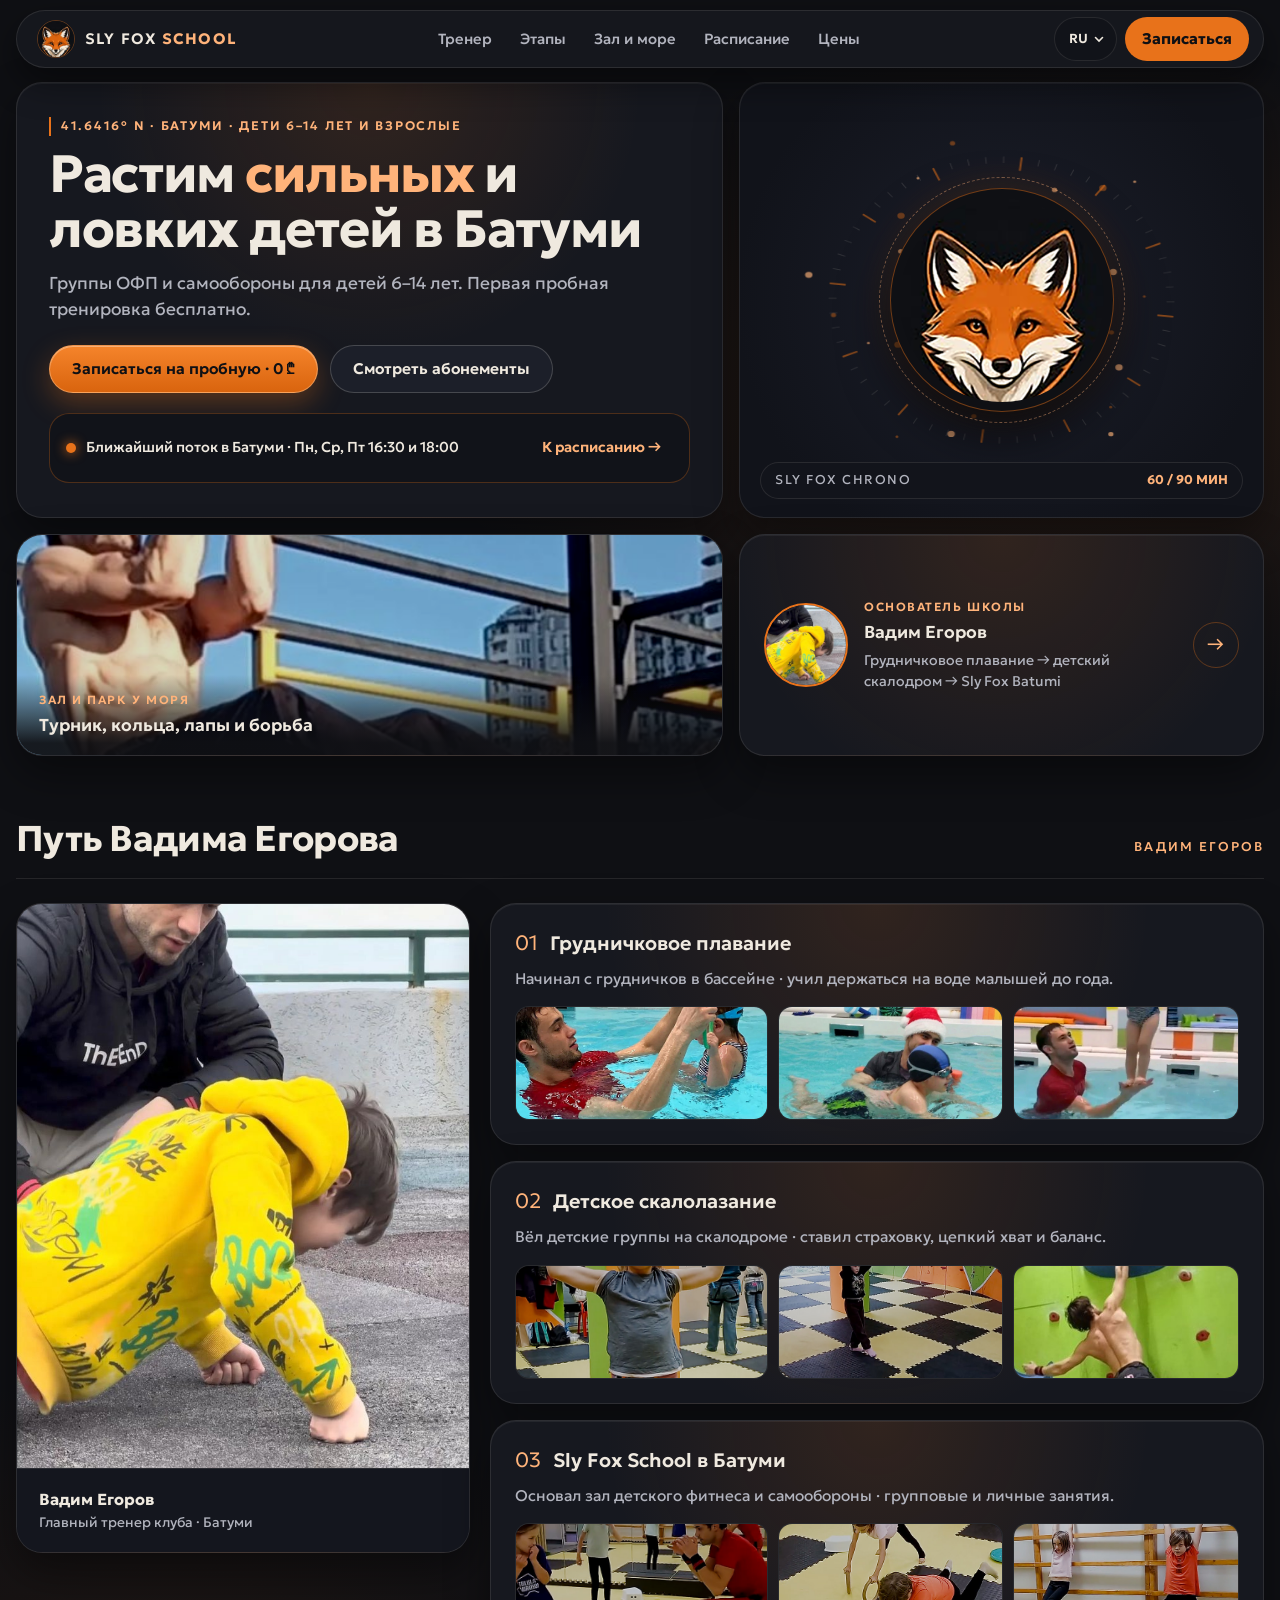
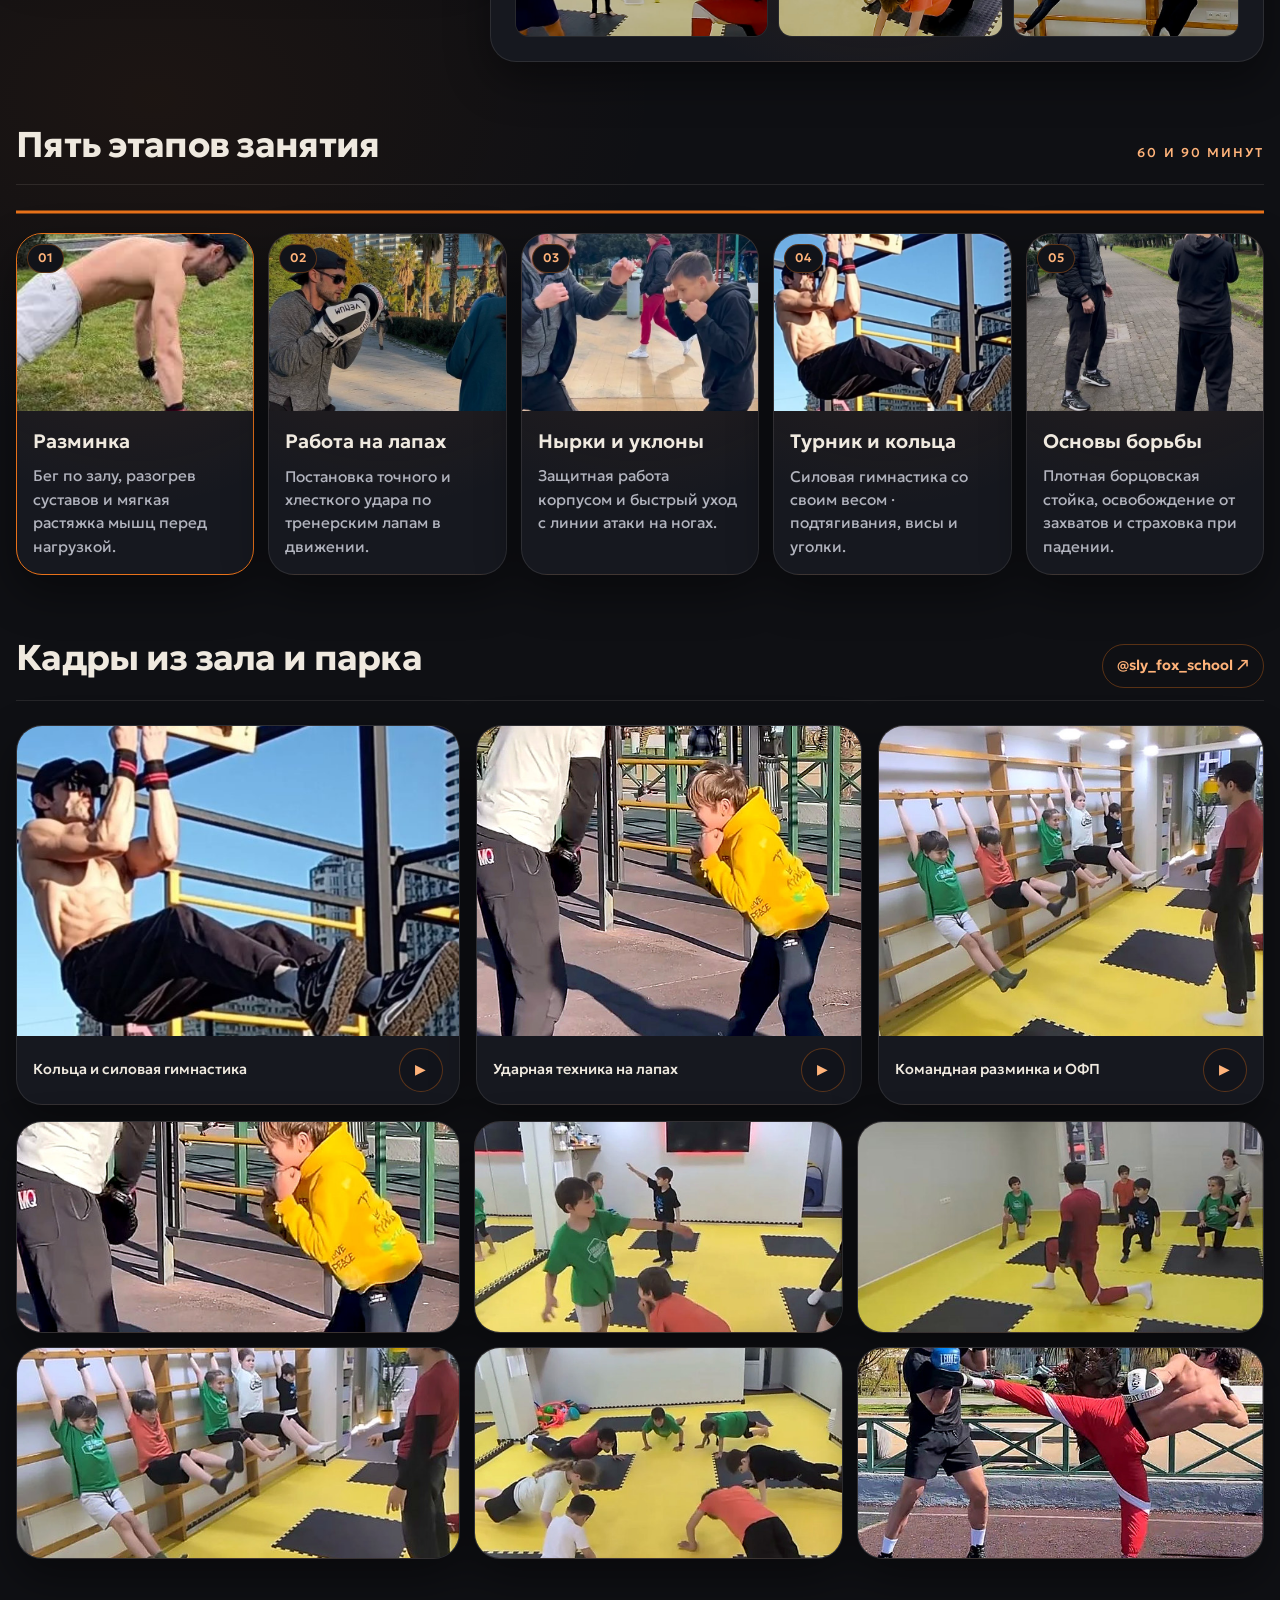
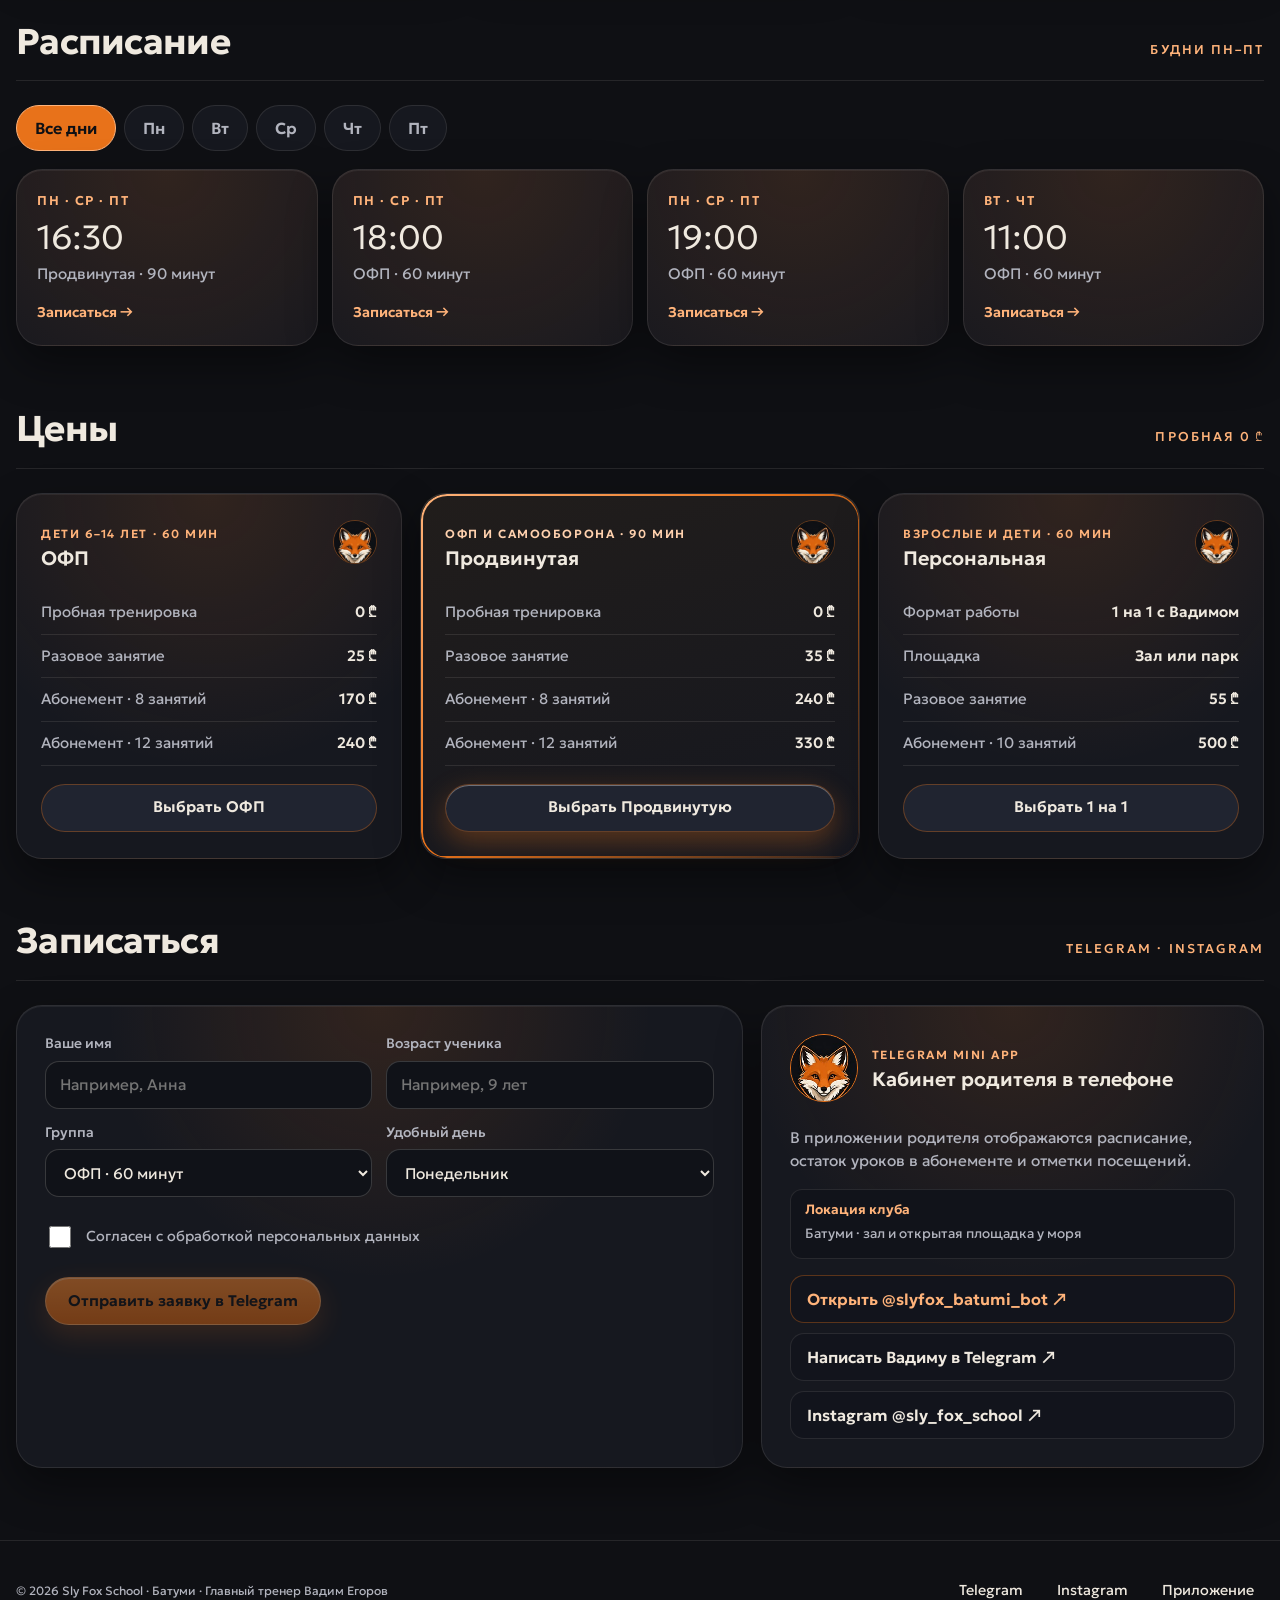
==== commit 5cd81f3b: "Обновление сайта" ====
--- a/index.html
+++ b/index.html
@@ -64,7 +64,7 @@
         <a class="sfa-nav__link" href="#ceny" data-i18n="nav_prices">Цены</a>
       </nav>
       <div class="sfa-header__tools">
-        <nav class="sfa-lang" aria-label="Язык сайта"><a class="sfa-lang__btn is-active" href="./" hreflang="ru" lang="ru" aria-current="page">RU</a><a class="sfa-lang__btn" href="en/" hreflang="en" lang="en">EN</a><a class="sfa-lang__btn" href="ka/" hreflang="ka" lang="ka">KA</a></nav>
+        <details class="sfa-lang"><summary aria-label="Язык сайта">RU<svg class="sfa-lang__chev" viewBox="0 0 10 10" aria-hidden="true"><path d="M1.5 3.5 5 7l3.5-3.5" fill="none" stroke="currentColor" stroke-width="1.6" stroke-linecap="round"/></svg></summary><nav class="sfa-lang__panel" aria-label="Язык сайта"><a class="sfa-lang__item is-active" href="./" hreflang="ru" lang="ru" aria-current="page">Русский<b>RU</b></a><a class="sfa-lang__item" href="en/" hreflang="en" lang="en">English<b>EN</b></a><a class="sfa-lang__item" href="ka/" hreflang="ka" lang="ka">ქართული<b>KA</b></a></nav></details>
 
         <a class="sfa-btn sfa-btn--header" href="#zapis" data-i18n="nav_book">Записаться</a>
       </div>
--- a/site.css
+++ b/site.css
@@ -1531,10 +1531,36 @@
 }
 
 /* ===== рабочий сайт sly-fox.pro: переключатель языка — ссылки (clients/slyfox/prod/build9a.py) ===== */
-a.sfa-lang__btn{text-decoration:none}
 html[lang="ka"]{--font:'Geologica','Noto Sans Georgian',-apple-system,BlinkMacSystemFont,'Segoe UI',Roboto,sans-serif}
 html[lang="ka"] .sfa-h2,html[lang="ka"] .sfa-h3{overflow-wrap:anywhere}
+/* без синего квадрата при нажатии на телефоне (слово Романа 06.11); рамка фокуса — только с клавиатуры */
+*{-webkit-tap-highlight-color:transparent}
+:focus:not(:focus-visible){outline:none}
+:focus-visible{outline:2px solid var(--fox);outline-offset:2px}
+/* язык — одна кнопка с выпадающей панелью (слово Романа 06.11) */
+.sfa-lang{position:relative;display:block;padding:0;background:none;border:0}
+.sfa-lang>summary{list-style:none;display:inline-flex;align-items:center;gap:6px;min-height:44px;padding:0 12px 0 14px;
+  border-radius:var(--radius-pill);background:#111319;border:1px solid var(--line);color:var(--text);font-size:.82rem;font-weight:600;
+  cursor:pointer;user-select:none;transition:border-color .2s var(--ease-out)}
+.sfa-lang>summary::-webkit-details-marker{display:none}
+.sfa-lang>summary:hover,.sfa-lang[open]>summary{border-color:var(--line-fox)}
+.sfa-lang__chev{width:10px;height:10px;transition:transform .25s var(--ease-out)}
+.sfa-lang[open] .sfa-lang__chev{transform:rotate(180deg)}
+.sfa-lang__panel{position:absolute;right:0;top:calc(100% + 8px);min-width:168px;padding:6px;display:grid;gap:2px;
+  background:#15171E;border:1px solid var(--line-fox);border-radius:16px;box-shadow:0 18px 40px rgba(0,0,0,.45);z-index:60}
+.sfa-lang[open] .sfa-lang__panel{animation:sfaLangIn .22s var(--ease-out)}
+@keyframes sfaLangIn{from{opacity:0;transform:translateY(-6px)}to{opacity:1;transform:none}}
+.sfa-lang__item{display:flex;align-items:center;justify-content:space-between;gap:12px;min-height:44px;padding:0 14px;border-radius:11px;
+  color:var(--dim);font-size:.92rem;font-weight:500;text-decoration:none}
+.sfa-lang__item b{font-size:.74rem;letter-spacing:.06em;color:var(--dim)}
+.sfa-lang__item:hover{background:rgba(255,255,255,.06);color:var(--text)}
+.sfa-lang__item.is-active{color:var(--text);background:rgba(255,255,255,.04)}
+.sfa-lang__item.is-active b{color:var(--fox-hi)}
 @media (max-width:640px){
-  .sfa-lang{display:inline-flex}
-  .sfa-lang__btn{min-width:34px;padding:0 6px;font-size:.74rem}
-}
+  .sfa-lang,.sfa-btn--header{display:inline-flex}
+  .sfa-lang>summary{min-height:40px;padding:0 10px 0 12px;font-size:.78rem}
+  .sfa-btn--header{min-height:40px;padding:0 14px;font-size:.84rem;white-space:nowrap}
+  .sfa-header__tools{gap:6px}
+}
+@media (max-width:360px){.sfa-brand__txt{display:none}}
+@media (prefers-reduced-motion:reduce){.sfa-lang[open] .sfa-lang__panel{animation:none}}
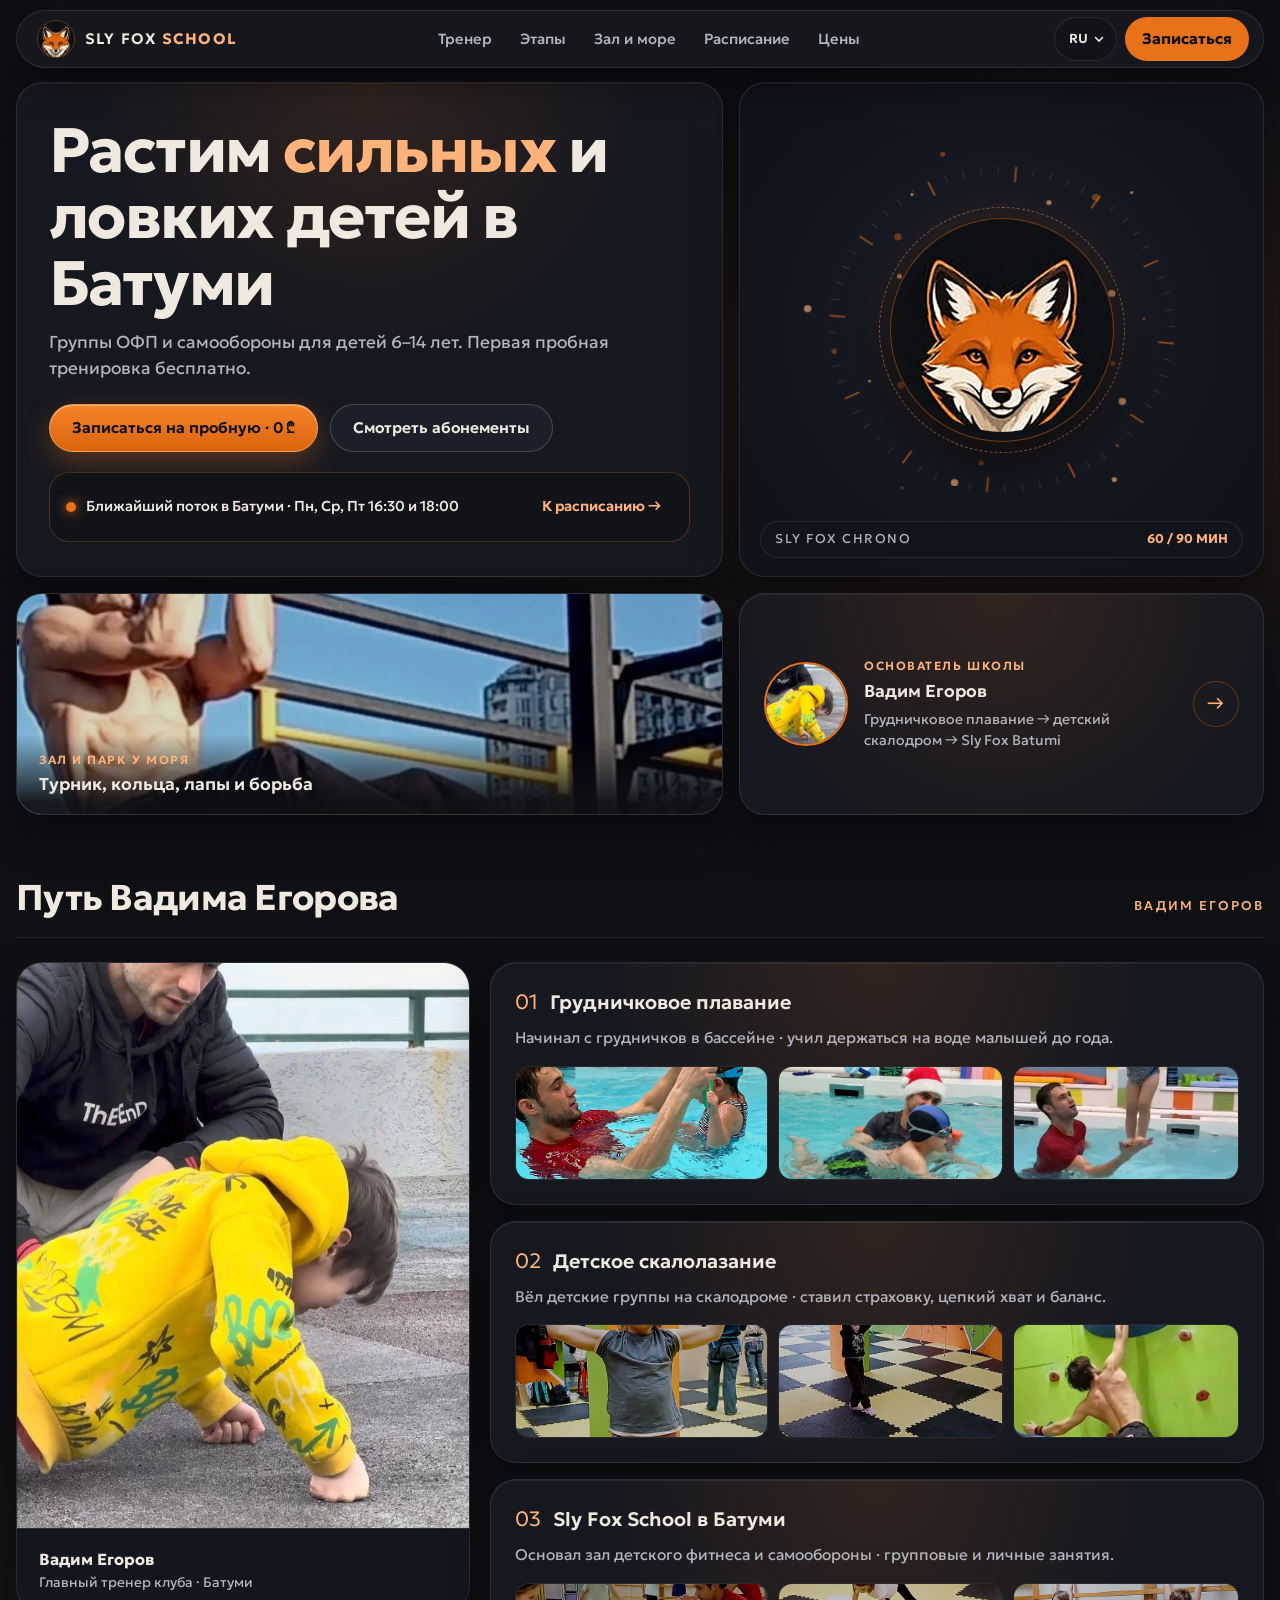
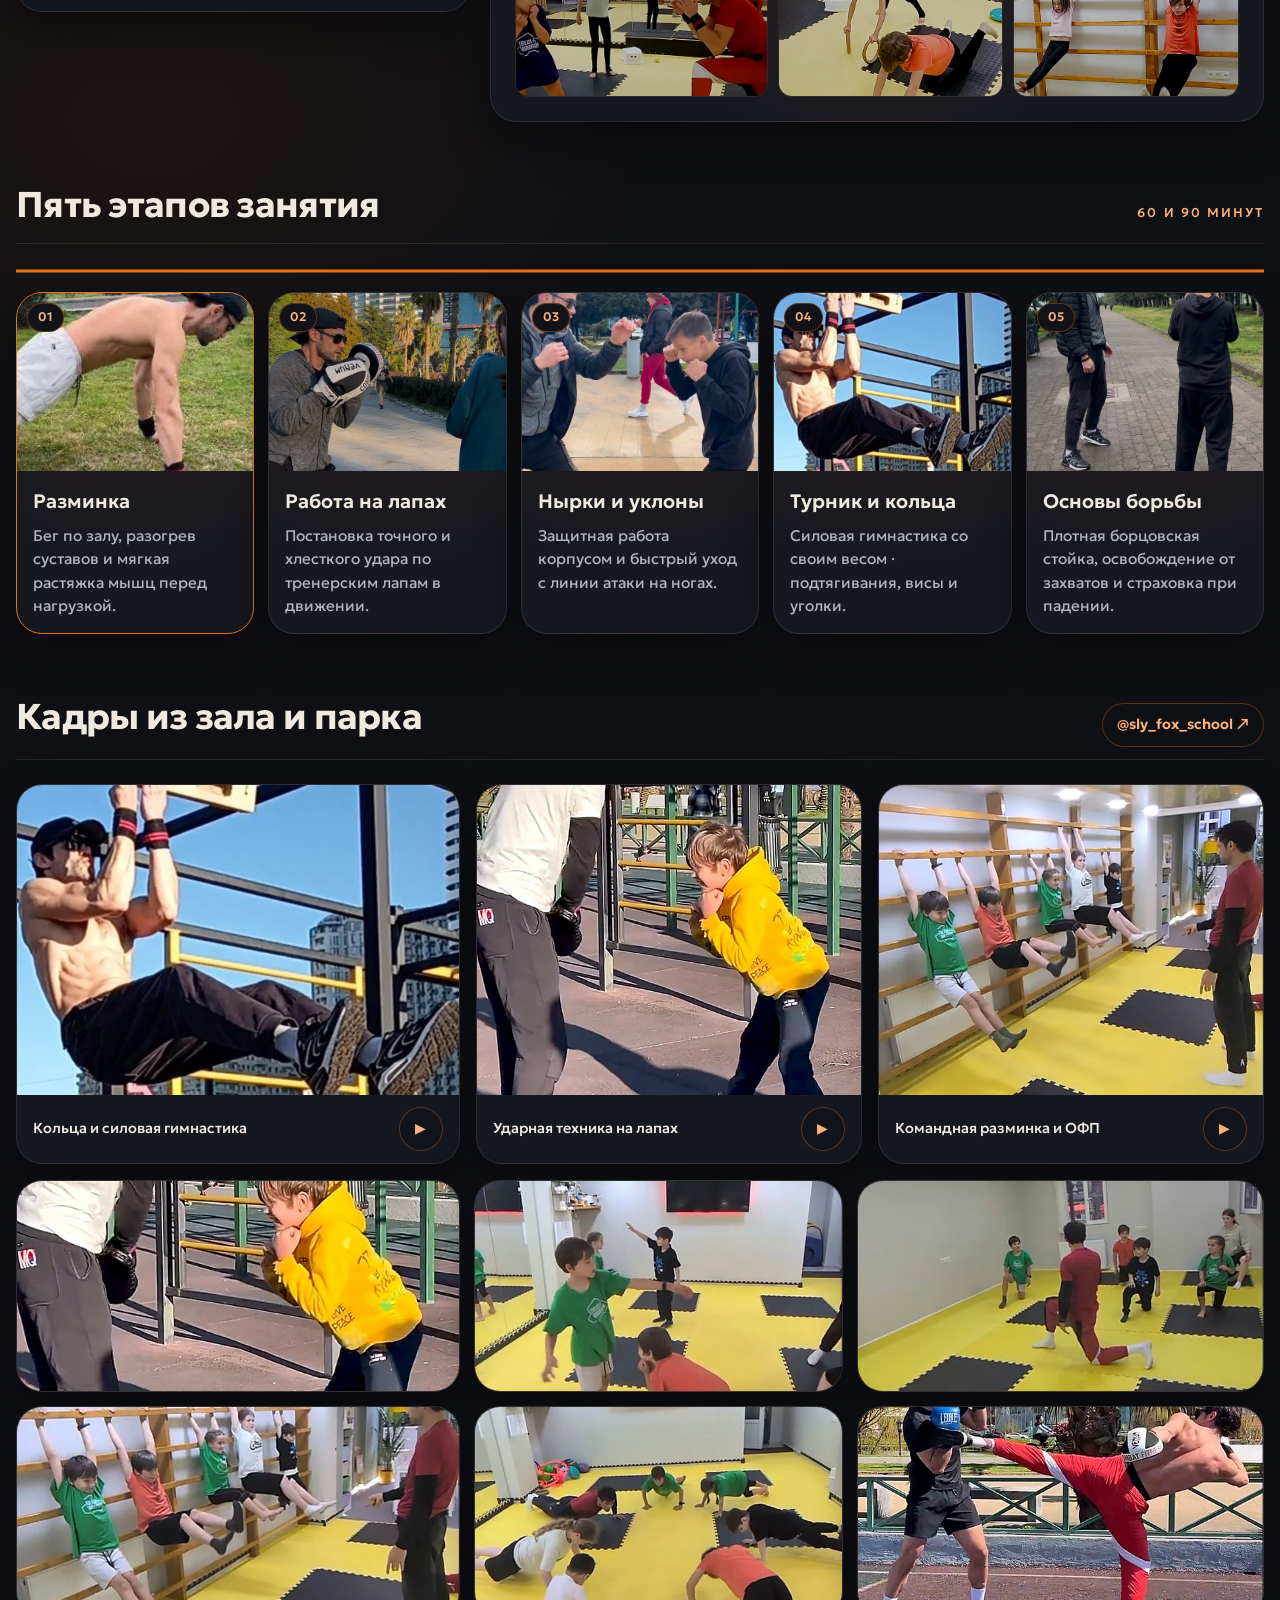
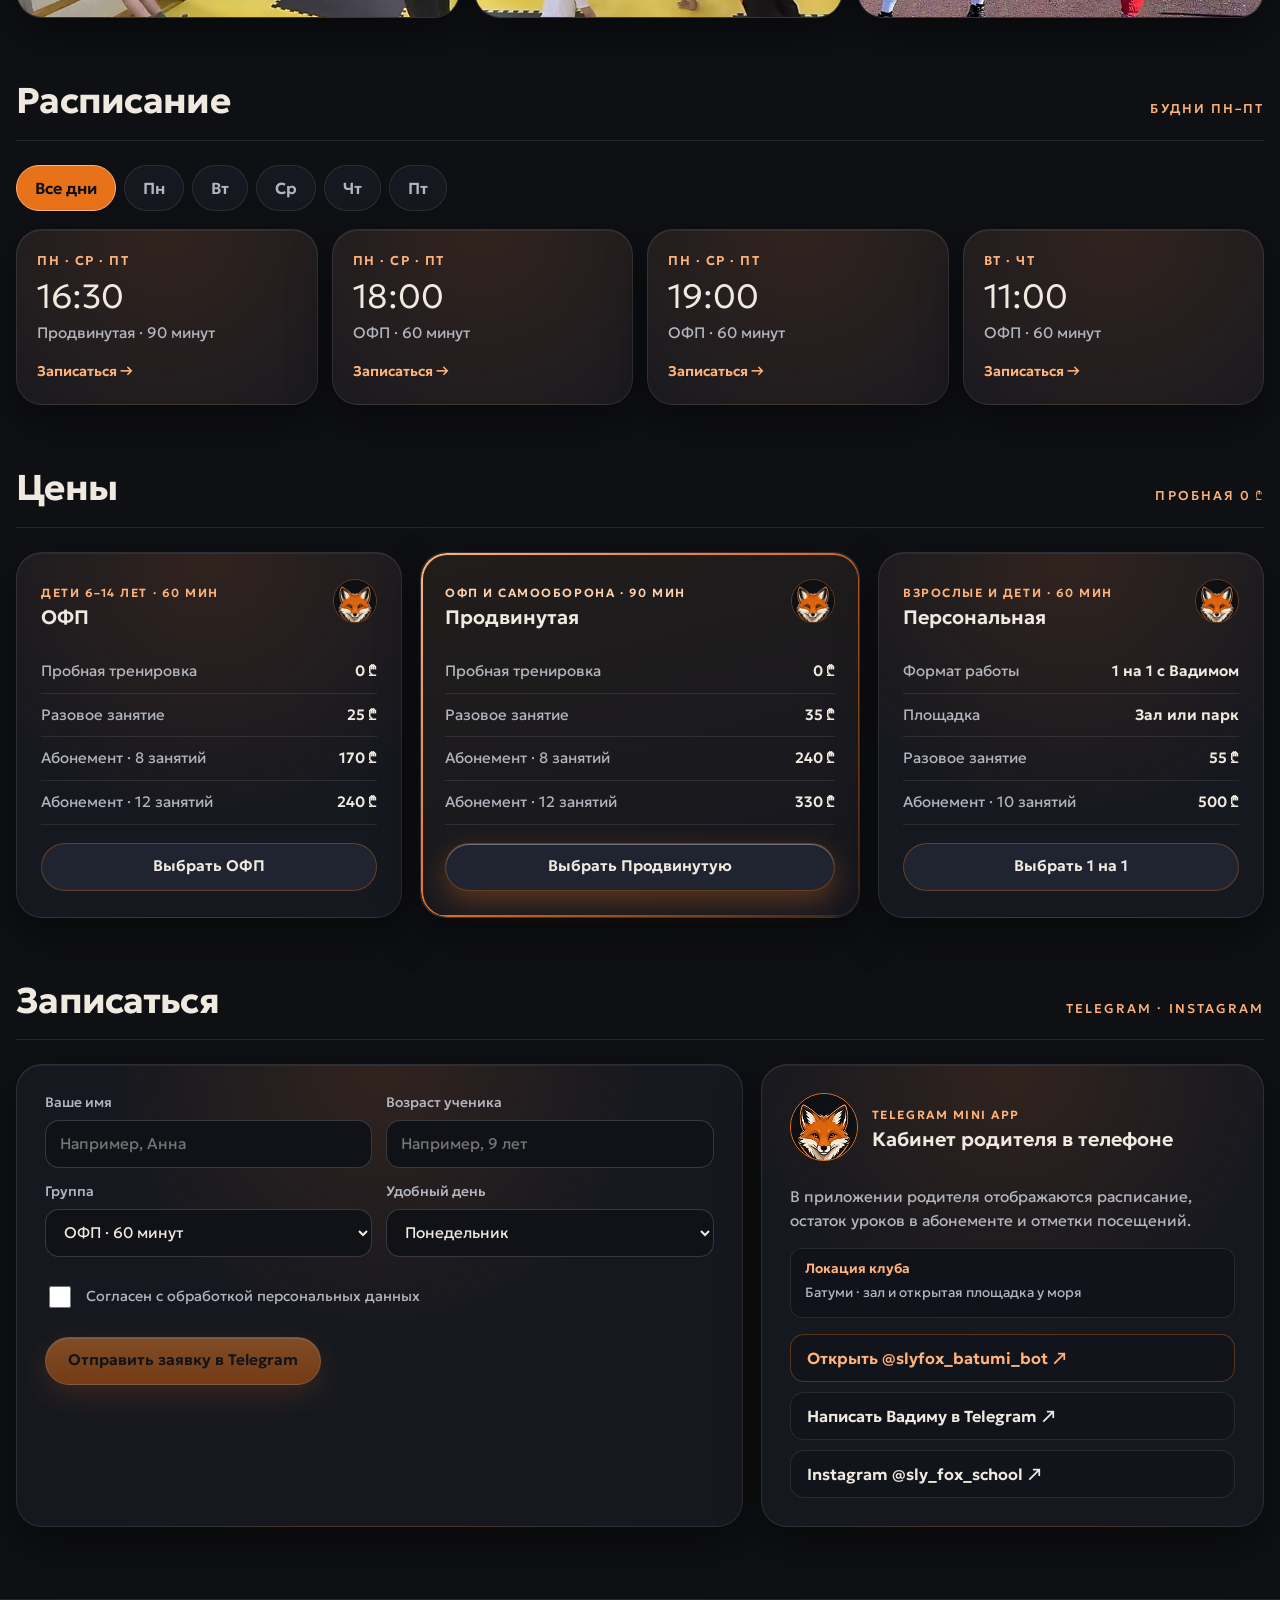
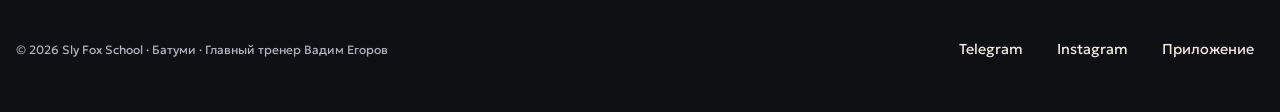
==== commit 126b94c7: "Обновление сайта" ====
--- a/index.html
+++ b/index.html
@@ -76,7 +76,6 @@
       <section class="sfa-hero sfa-hero--a" id="top">
         <div class="sfa-bento">
           <div class="sfa-bento__main sfa-spot">
-            <div class="sfa-coord" data-i18n="coord">41.6416° N · БАТУМИ · ДЕТИ 6–14 ЛЕТ И ВЗРОСЛЫЕ</div>
             <h1 class="sfa-h1" data-i18n-html="h1">Растим <em>сильных</em> и ловких детей в Батуми</h1>
             <p class="sfa-lead" data-i18n="lead">Группы ОФП и самообороны для детей 6–14 лет. Первая пробная тренировка бесплатно.</p>
             <div class="sfa-actions">
--- a/site.css
+++ b/site.css
@@ -310,7 +310,7 @@
 
 .sfa-h1 {
   margin: 0 0 14px;
-  font-size: clamp(2.05rem, 4.1vw, 3.65rem);
+  font-size: clamp(2.4rem, 4.9vw, 4.25rem);
   font-weight: 700;
   line-height: 1.06;
   letter-spacing: -0.025em;
@@ -1500,15 +1500,15 @@
   .sfa-bento__main,
   .sfa-split-b__left,
   .sfa-console-intro {
-    padding: 14px 16px 20px;
+    padding: 10px 16px 20px;
   }
   .sfa-coord {
     margin: 0 0 4px;
     font-size: 0.7rem;
   }
   .sfa-h1 {
-    font-size: 1.85rem;
-    margin-bottom: 10px;
+    font-size: 2.3rem;
+    margin-bottom: 12px;
   }
   .sfa-workout-grid,
   .sfa-sched-board,
@@ -1529,10 +1529,13 @@
     scroll-behavior: auto !important;
   }
 }
+*{-webkit-tap-highlight-color:transparent}
+:focus:not(:focus-visible){outline:none}
 
 /* ===== рабочий сайт sly-fox.pro: переключатель языка — ссылки (clients/slyfox/prod/build9a.py) ===== */
 html[lang="ka"]{--font:'Geologica','Noto Sans Georgian',-apple-system,BlinkMacSystemFont,'Segoe UI',Roboto,sans-serif}
 html[lang="ka"] .sfa-h2,html[lang="ka"] .sfa-h3{overflow-wrap:anywhere}
+html[lang="ka"] .sfa-h1{font-size:clamp(1.85rem,4vw,3.4rem)}
 /* без синего квадрата при нажатии на телефоне (слово Романа 06.11); рамка фокуса — только с клавиатуры */
 *{-webkit-tap-highlight-color:transparent}
 :focus:not(:focus-visible){outline:none}
